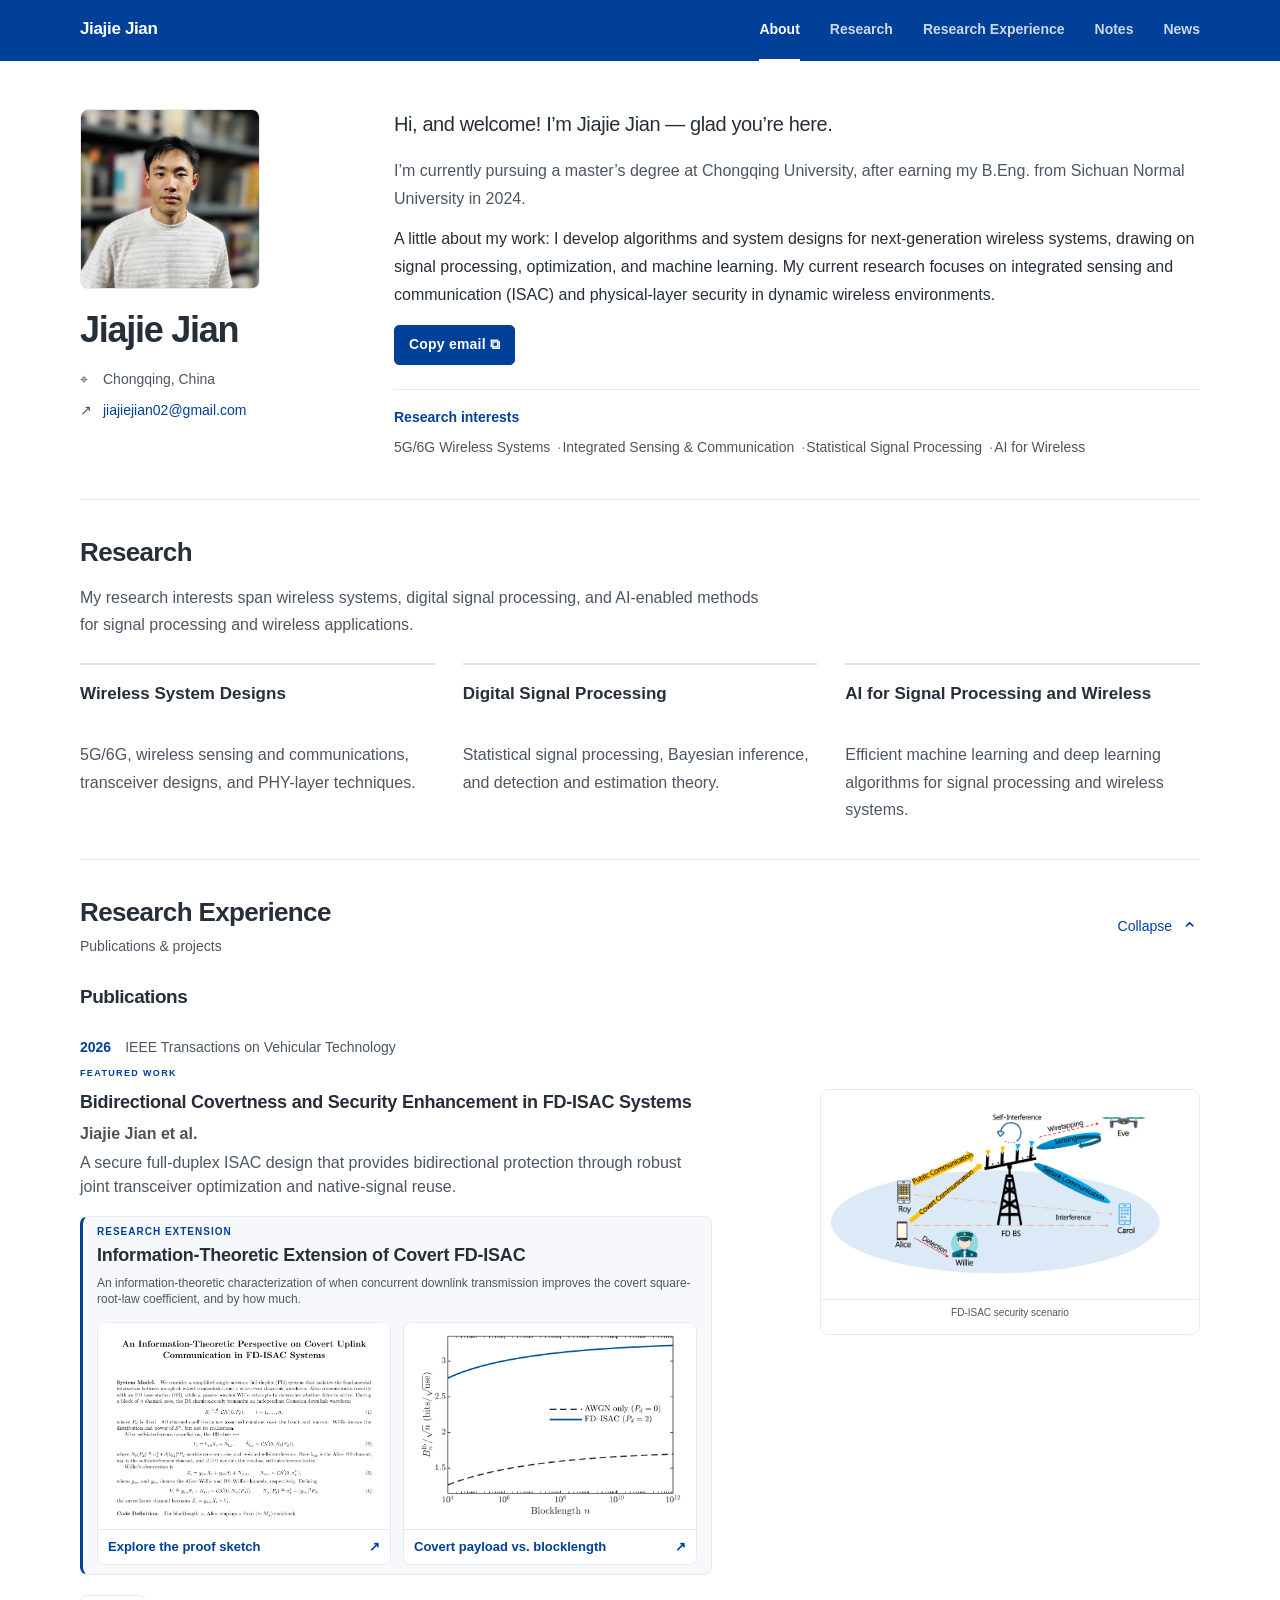
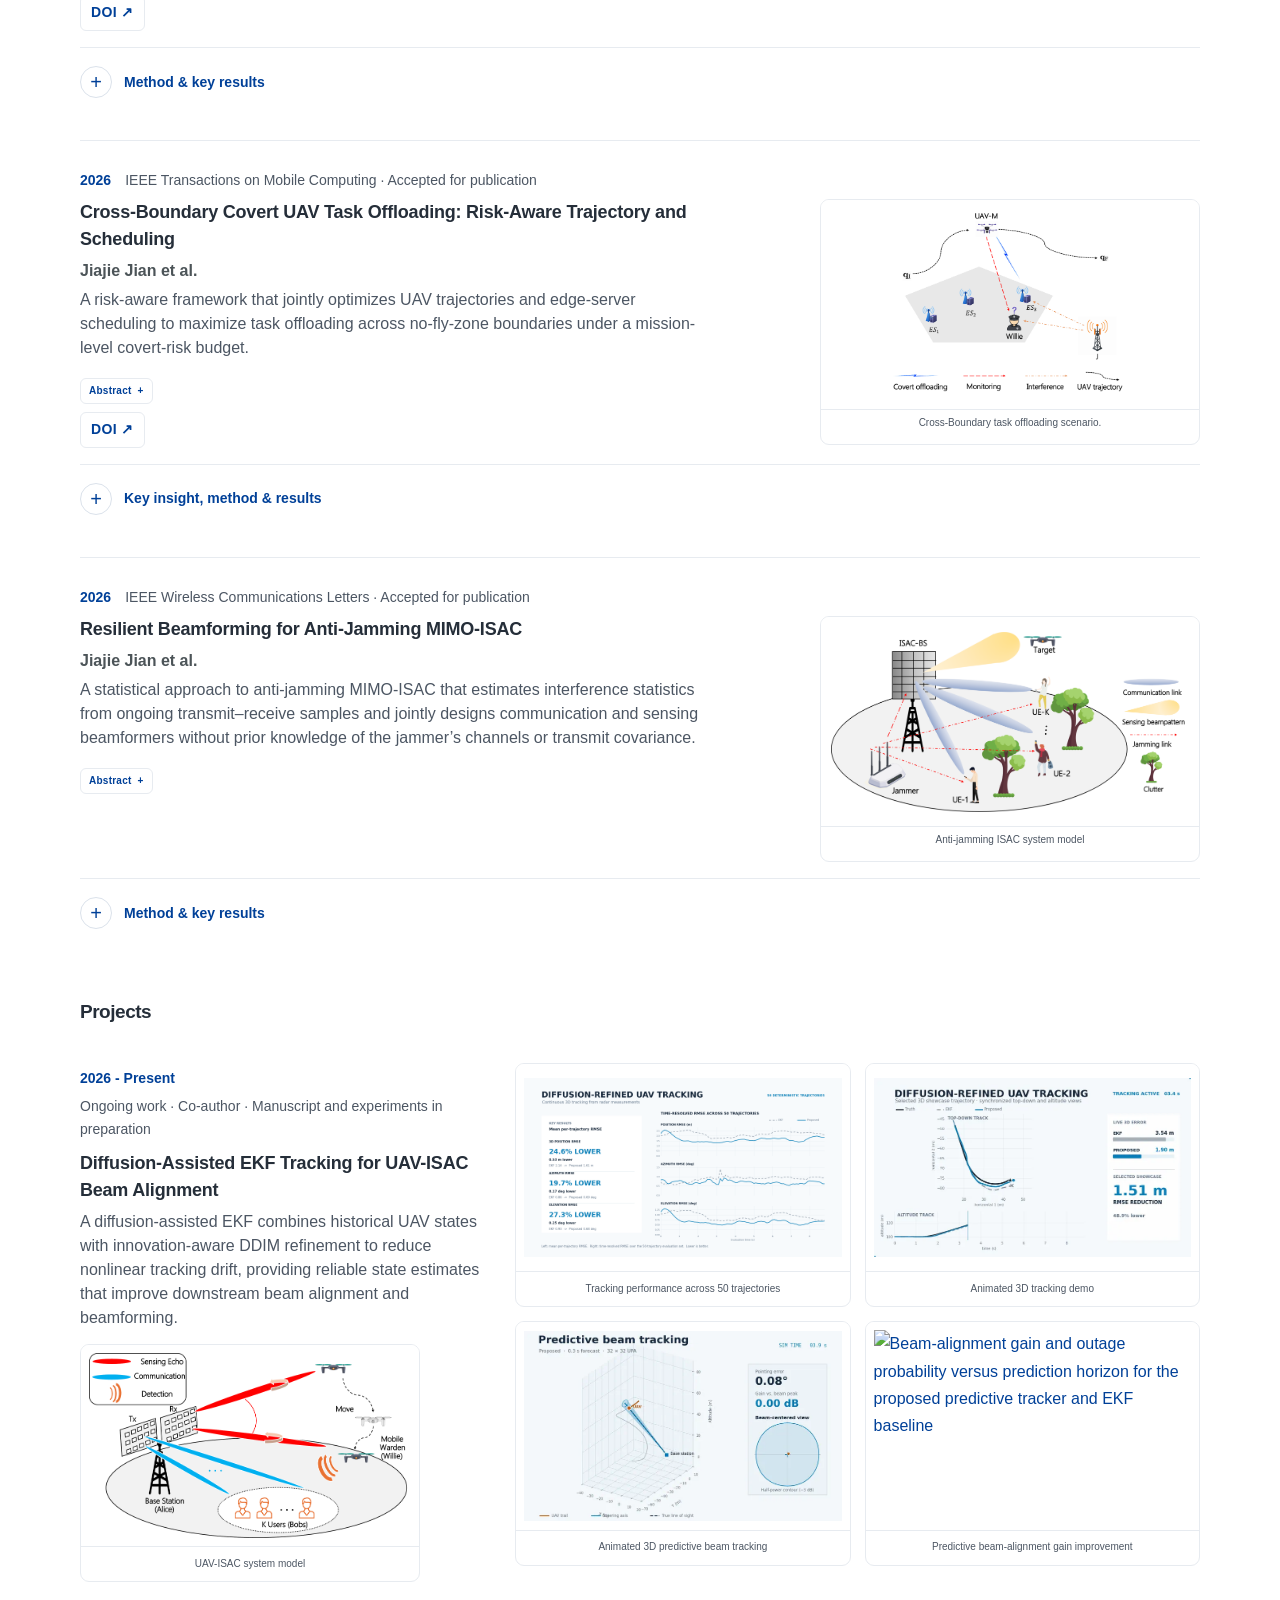
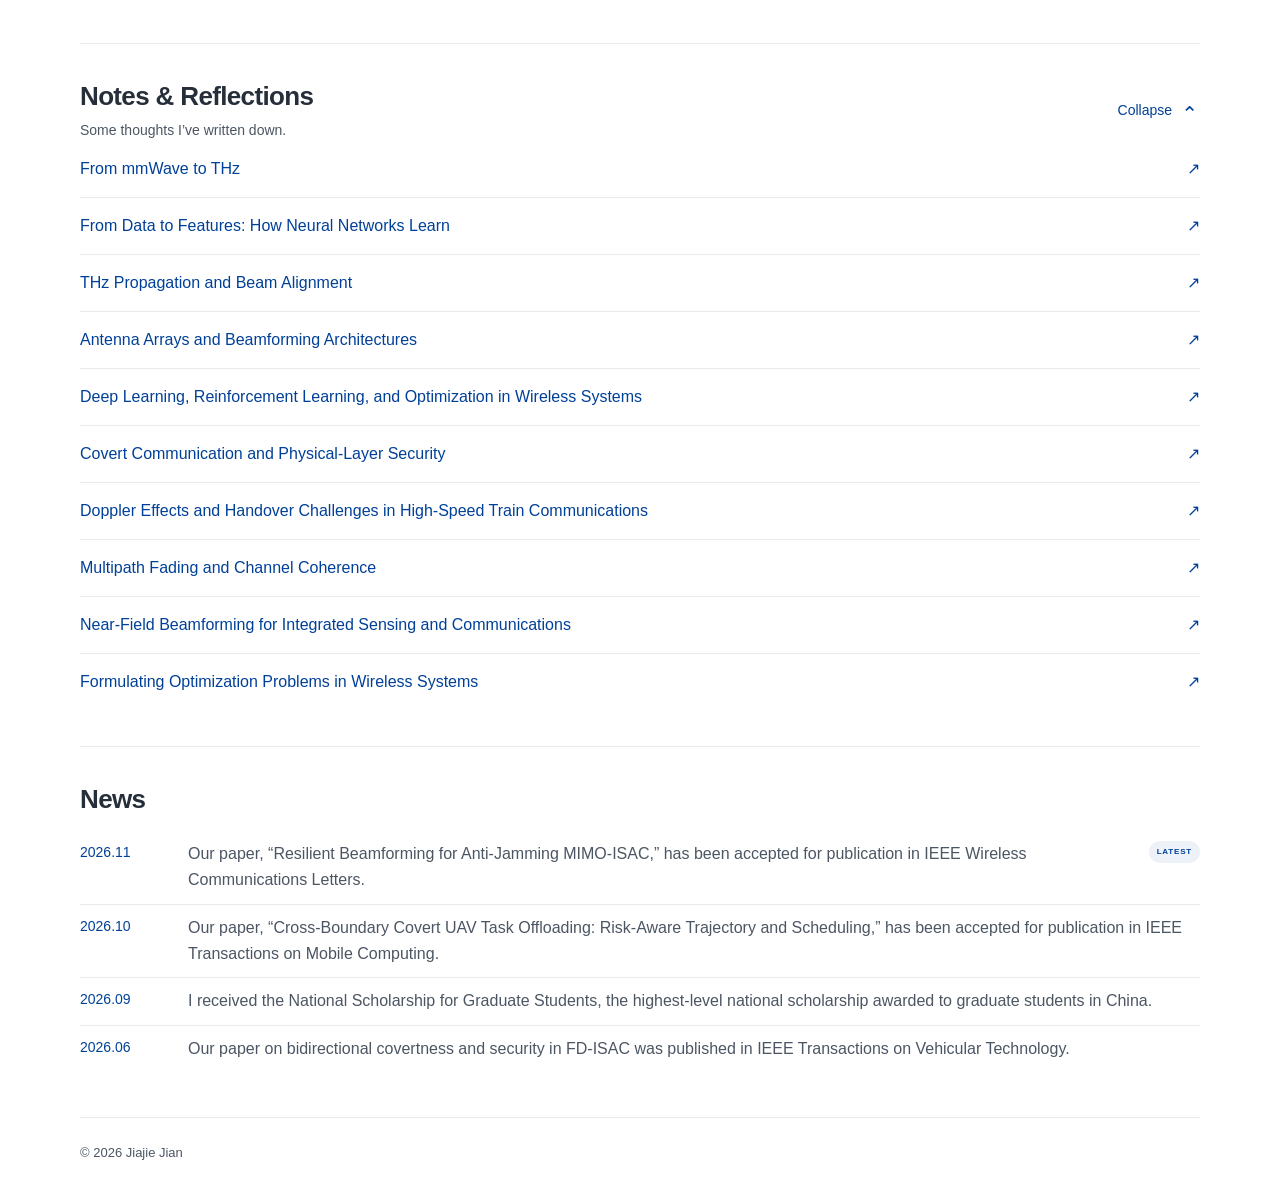
==== index.html @ 9125ae27 "Balance project galleries, enlarge WCL maps, and compact research insights" ====
<!doctype html>
<html lang="en">
  <head>
    <meta charset="UTF-8" />
    <meta name="viewport" content="width=device-width, initial-scale=1.0" />
    <meta
      name="description"
      content="Academic homepage of Jiajie Jian — wireless systems, signal processing, publications, and research."
    />
    <meta name="robots" content="noindex, nofollow, noarchive, nosnippet, noimageindex" />
    <meta name="theme-color" content="#004098" />
    <title>Jian (Jace)</title>
    <link rel="icon" href="assets/favicon.svg?v=6" type="image/svg+xml" />
    <link rel="stylesheet" href="styles.css?v=9" />
    <link rel="stylesheet" href="publication-gallery.css?v=4" />
    <link rel="stylesheet" href="editorial.css?v=66" />
    <link rel="stylesheet" href="homepage-sections.css?v=20261118-risk-insight" />
    <script src="site-data.js?v=20261122-pdf-first-page" defer></script>
    <link rel="stylesheet" href="academic-layout.css?v=20261124-media-balance" />
    <script src="script.js?v=20261121-layout" data-notes-src="blog-data.js?v=20261118-data-to-features-title" defer></script>
  </head>
  <body class="theme-editorial" data-page="home">
    <a class="skip-link" href="#main-content">Skip to content</a>

    <header class="mobile-header">
      <a class="mobile-brand" href="#top" aria-label="Go to the top">
        <span class="brand-mark" data-initials>JJ</span>
        <span data-short-name>Jiajie Jian</span>
      </a>
      <button
        class="menu-button"
        type="button"
        aria-expanded="false"
        aria-controls="mobile-navigation"
        aria-label="Open navigation"
      >
        <span></span><span></span><span></span>
      </button>
    </header>
    <nav class="mobile-nav" id="mobile-navigation" aria-label="Mobile navigation"></nav>

    <nav class="desktop-nav" aria-label="Main navigation">
      <a class="nav-home" href="#top" aria-label="Homepage" data-short-name>Jiajie Jian</a>
      <div class="nav-links" id="desktop-navigation"></div>
    </nav>

    <div class="page-shell">
      <div class="content-column">
        <main id="main-content">
          <div class="profile-intro" id="about" data-section="about">
            <aside class="sidebar" aria-label="Profile">
              <div class="sidebar-inner">
                <a class="brand" href="#top" aria-label="Go to the top">
                  <span class="brand-mark" data-initials>JJ</span>
                  <span class="brand-wordmark">Academic homepage</span>
                </a>

                <div class="profile">
                  <div class="portrait-frame">
                    <img
                      id="profile-photo"
                      src="assets/jiajie-jian-library-portrait-blurred.webp"
                      alt="Professional headshot of Jiajie Jian"
                      width="480"
                      height="640"
                      decoding="async"
                      fetchpriority="high"
                    />
                  </div>
                  <p class="eyebrow">Hello, I’m</p>
                  <h1 id="profile-name">Jiajie Jian</h1>
                </div>

                <div class="profile-meta" id="profile-meta"></div>
                <div class="profile-links" id="profile-links"></div>

              </div>
            </aside>
            <section class="hero section-block" aria-label="About">
              <p class="hero-greeting" id="hero-heading">Hi, and welcome! I’m Jiajie Jian — glad you’re here.</p>
              <div class="intro-copy" id="intro-copy">
                <p>I’m currently pursuing a master’s degree at Chongqing University, after earning my B.Eng. from Sichuan Normal University in 2024.</p>
                <p>A little about my work: I develop algorithms and system designs for next-generation wireless systems, drawing on signal processing, optimization, and machine learning. My current research focuses on integrated sensing and communication (ISAC) and physical-layer security in dynamic wireless environments.</p>
              </div>
              <div class="hero-actions" id="hero-actions"></div>
              <div class="research-strip" id="research-strip"></div>
            </section>
          </div>

          <div id="dynamic-sections"></div>
        </main>

        <footer>
          <p>© <span id="current-year"></span> <span data-short-name>Jiajie Jian</span></p>
        </footer>
      </div>
    </div>

    <noscript>
      <div class="noscript-message">Enable JavaScript to view the research, projects, and notes.</div>
    </noscript>
  </body>
</html>
---- styles.css ----
:root {
  --ink: #4b5055;
  --heading: #454b50;
  --muted: #6d7479;
  --link: #17559a;
  --line: #e5e7e9;
  --soft: #f5f6f7;
  --page-width: 1240px;
  --sidebar-width: 235px;
  --sans: "Trebuchet MS", "Segoe UI", Arial, sans-serif;
}

* {
  box-sizing: border-box;
}

html {
  scroll-behavior: smooth;
  scroll-padding-top: 76px;
}

body {
  margin: 0;
  color: var(--ink);
  background: #fff;
  font-family: var(--sans);
  font-size: 15px;
  line-height: 1.55;
  text-rendering: optimizeLegibility;
}

a {
  color: var(--link);
  text-decoration: none;
}

a:hover {
  text-decoration: underline;
}

a:focus-visible,
button:focus-visible {
  outline: 2px solid var(--link);
  outline-offset: 3px;
}

img {
  display: block;
  max-width: 100%;
}

h1,
h2,
h3,
p {
  margin-top: 0;
}

.skip-link {
  position: fixed;
  z-index: 1000;
  top: 8px;
  left: 8px;
  padding: 7px 12px;
  color: #fff;
  background: var(--link);
  transform: translateY(-160%);
}

.skip-link:focus {
  transform: none;
}

.desktop-nav {
  display: grid;
  grid-template-columns: var(--sidebar-width) 1fr;
  gap: 30px;
  align-items: center;
  width: min(calc(100% - 40px), var(--page-width));
  min-height: 61px;
  margin: 0 auto;
  border-bottom: 1px solid var(--line);
}

.nav-home {
  color: #596068;
  font-weight: 700;
}

.nav-links {
  display: flex;
  flex-wrap: wrap;
  gap: 32px;
  align-items: center;
}

.nav-link {
  position: relative;
  padding: 20px 0 18px;
  color: #596068;
}

.nav-link:hover {
  color: var(--link);
  text-decoration: none;
}

.nav-link.is-active {
  color: #596068;
}

.mobile-header,
.mobile-nav {
  display: none;
}

.page-shell {
  display: grid;
  grid-template-columns: var(--sidebar-width) minmax(0, 1fr);
  gap: 30px;
  width: min(calc(100% - 40px), var(--page-width));
  margin: 30px auto 0;
}

.sidebar {
  min-width: 0;
}

.sidebar-inner {
  position: sticky;
  top: 82px;
}

.sidebar .brand,
.profile .eyebrow,
.sidebar-note {
  display: none;
}

.portrait-frame {
  display: block;
  width: 174px;
  height: 174px;
  margin: 0 0 17px;
  overflow: hidden;
  border: 1px solid #d8dcdf;
  border-radius: 50%;
  background: var(--soft);
  box-shadow: 0 1px 2px rgb(0 0 0 / 8%);
}

.portrait-frame:hover {
  text-decoration: none;
}

.portrait-frame img {
  width: 100%;
  height: 100%;
  object-fit: cover;
}

.profile h1 {
  margin-bottom: 5px;
  color: var(--heading);
  font-size: 22px;
  font-weight: 700;
  line-height: 1.25;
}

.profile-role,
.profile-affiliation {
  max-width: 215px;
  margin-bottom: 3px;
  color: var(--ink);
  font-size: 14px;
  line-height: 1.55;
}

.profile-affiliation {
  color: var(--muted);
}

.profile-meta {
  display: grid;
  gap: 8px;
  margin-top: 19px;
  font-size: 14px;
}

.meta-item {
  display: grid;
  grid-template-columns: 18px minmax(0, 1fr);
  gap: 3px;
  align-items: start;
}

.meta-icon {
  color: #555c61;
  font-size: 14px;
}

.meta-item a {
  overflow-wrap: anywhere;
}

.profile-links {
  display: grid;
  gap: 7px;
  margin-top: 9px;
  font-size: 14px;
}

.profile-link::before {
  margin-right: 7px;
  color: #555c61;
  content: "▣";
}

.content-column {
  min-width: 0;
}

main {
  width: 100%;
}

.section-block {
  padding: 0 0 15px;
  scroll-margin-top: 76px;
}

.hero {
  padding: 0 0 8px;
}

.hero > .section-kicker,
.section-heading .section-kicker,
.section-index,
.hero-actions,
.research-strip {
  display: none;
}

.hero h2 {
  margin: 0 0 10px;
  color: var(--heading);
  font-size: 18px;
  font-weight: 600;
  line-height: 1.6;
}

.intro-copy {
  max-width: 920px;
  color: var(--ink);
  font-size: 15px;
}

.intro-copy p {
  margin-bottom: 7px;
}

.section-heading {
  display: block;
  margin: 9px 0 8px;
  padding-bottom: 7px;
  border-bottom: 1px solid var(--line);
}

.section-title {
  margin: 0;
  color: var(--heading);
  font-size: 22px;
  font-weight: 700;
  line-height: 1.3;
}

.section-intro {
  max-width: 920px;
  margin: 0 0 7px;
}

.timeline {
  display: block;
}

.timeline-item {
  position: relative;
  display: block;
  margin: 7px 0;
  padding-left: 29px;
}

.timeline-item::before,
.award-item::before,
.news-item::before {
  position: absolute;
  left: 11px;
  content: "•";
}

.timeline-date {
  display: inline;
  margin: 0;
  font-style: italic;
}

.timeline-date::after,
.award-year::after {
  content: ", ";
}

.timeline-body {
  display: inline;
}

.timeline-body h3 {
  display: inline;
  margin: 0;
  color: var(--ink);
  font-size: 15px;
  font-weight: 400;
}

.timeline-body h3::after,
.timeline-school::after {
  content: ", ";
}

.timeline-school,
.timeline-location {
  display: inline;
  margin: 0;
}

.timeline-school {
  font-weight: 700;
}

.detail-list {
  margin: 3px 0 4px 29px;
  padding-left: 15px;
  color: #5d6469;
  font-size: 14px;
}

.research-grid,
.simple-list {
  margin: 0;
  padding-left: 29px;
}

.research-card {
  margin: 6px 0;
  padding-left: 0;
}

.research-card strong {
  font-weight: 700;
}

.research-description {
  color: var(--ink);
}

.publication-list {
  display: grid;
}

.publication {
  display: grid;
  grid-template-columns: 112px minmax(0, 1fr);
  gap: 20px;
  padding: 18px 0;
  border-bottom: 1px solid var(--line);
}

.publication:first-child {
  padding-top: 13px;
}

.publication-meta {
  display: flex;
  flex-direction: column;
  gap: 3px;
}

.publication-year {
  color: var(--heading);
  font-size: 14px;
  font-weight: 700;
}

.publication-venue {
  color: var(--muted);
  font-size: 11px;
  font-weight: 700;
  line-height: 1.45;
  text-transform: uppercase;
}

.featured-label {
  display: none;
}

.publication h3 {
  margin: 0 0 7px;
  color: var(--heading);
  font-size: 16px;
  font-weight: 700;
  line-height: 1.42;
}

.publication-authors,
.publication-description {
  margin-bottom: 7px;
  color: var(--ink);
  font-size: 14px;
  line-height: 1.55;
}

.publication-description {
  color: var(--muted);
  font-style: italic;
}

.publication-extension {
  margin: 12px 0;
  padding: 9px 14px;
  border: 1px solid var(--line);
  border-left: 3px solid var(--palette-accent, #315a91);
  border-radius: 8px;
  background: rgba(70, 110, 170, 0.055);
}

.publication-extension .publication-extension-kicker {
  margin: 0 0 4px;
  color: var(--palette-accent, #315a91);
  font-size: 10px;
  line-height: 1.2;
  font-weight: 750;
  letter-spacing: 0.1em;
  text-transform: uppercase;
}

.publication-extension .publication-extension-title {
  margin: 0 0 4px;
  color: var(--palette-primary, #243852);
  font-size: 14px;
  font-weight: 700;
  line-height: 1.3;
}

.publication-extension .publication-extension-description {
  margin: 0 0 5px;
  color: var(--palette-secondary, #43536a);
  font-size: 12px;
  line-height: 1.4;
}

.publication-extension .publication-extension-link {
  display: inline-flex;
  align-items: center;
  min-height: 0;
  line-height: 1.4;
  padding: 0;
  border: 0;
  border-radius: 5px;
  color: var(--palette-accent, #315a91);
  font-size: 12px;
  font-weight: 700;
}

.publication-extension-link:hover,
.publication-extension-link:focus-visible {
  background: rgba(70, 110, 170, 0.1);
  text-decoration: underline;
}

.publication-supplementary {
  margin: 7px 0 1px;
  padding-left: 9px;
  border-left: 2px solid var(--line);
  color: var(--muted);
  font-size: 12px;
  line-height: 1.5;
}

.publication-supplementary-label {
  color: var(--heading);
  font-weight: 700;
}

.publication-supplementary-link {
  font-weight: 700;
  white-space: nowrap;
}

.publication-links {
  display: flex;
  flex-wrap: wrap;
  gap: 5px 12px;
  margin-top: 6px;
  font-size: 14px;
}

.publication-figures {
  display: grid;
  grid-template-columns: repeat(2, minmax(0, 1fr));
  gap: 10px;
  margin: 12px 0 10px;
}

.publication-figures-single {
  grid-template-columns: minmax(0, calc(50% - 5px));
  justify-content: center;
}

.publication-figure {
  min-width: 0;
  margin: 0;
  overflow: hidden;
  border: 1px solid #e0e4e7;
  border-radius: 8px;
  background: #fff;
}

.publication-figure a {
  display: flex;
  min-height: 154px;
  padding: 8px;
  align-items: center;
  justify-content: center;
  border-bottom: 1px solid #edf0f2;
  background: #fafbfc;
}

.publication-figure a:hover {
  background: #f6f8f9;
  text-decoration: none;
}

.publication-figure img {
  display: block;
  width: 100%;
  height: 148px;
  object-fit: contain;
}

.publication-figures-single .publication-figure a {
  min-height: 154px;
  padding: 8px;
}

.publication-figures-single .publication-figure img {
  height: 148px;
  max-height: none;
}

.publication-figure figcaption {
  padding: 7px 9px 8px;
  color: var(--muted);
  font-size: 11px;
  line-height: 1.35;
  text-align: center;
}

.project-list {
  display: grid;
}

.project {
  display: grid;
  grid-template-columns: 112px minmax(0, 1fr);
  gap: 20px;
  padding: 13px 0 18px;
  border-bottom: 1px solid var(--line);
}

.project-meta {
  display: flex;
  flex-direction: column;
  gap: 3px;
}

.project-period {
  color: var(--heading);
  font-size: 14px;
  font-weight: 700;
}

.project-status {
  color: var(--muted);
  font-size: 11px;
  font-weight: 700;
  line-height: 1.45;
  text-transform: uppercase;
}

.project h3 {
  margin: 0 0 7px;
  color: var(--heading);
  font-size: 16px;
  font-weight: 700;
  line-height: 1.42;
}

.project-description {
  margin-bottom: 7px;
  color: var(--muted);
  font-size: 14px;
  font-style: italic;
  line-height: 1.55;
}

.project-figures {
  display: grid;
  grid-template-columns: repeat(3, minmax(0, 1fr));
  gap: 10px;
  margin: 12px 0 0;
}

.project-figure {
  min-width: 0;
  margin: 0;
  overflow: hidden;
  border: 1px solid #e0e4e7;
  border-radius: 8px;
  background: #fff;
}

.project-figure a {
  display: flex;
  min-height: 126px;
  padding: 6px;
  align-items: center;
  justify-content: center;
  border-bottom: 1px solid #edf0f2;
  background: #fafbfc;
}

.project-figure a:hover {
  background: #f6f8f9;
  text-decoration: none;
}

.project-figure img {
  width: 100%;
  height: 120px;
  object-fit: contain;
}

.image-preview-trigger {
  cursor: zoom-in;
}

.image-hover-preview {
  position: fixed;
  z-index: 200;
  overflow: hidden;
  padding: 8px;
  pointer-events: none;
  border: 1px solid #d8dcdf;
  border-radius: 10px;
  background: #fff;
  box-shadow: 0 18px 48px rgb(31 38 45 / 20%), 0 3px 12px rgb(31 38 45 / 12%);
  opacity: 0;
  transform: scale(0.96);
  transform-origin: center;
  transition: opacity 0.16s ease, transform 0.2s ease;
}

.image-hover-preview.is-visible {
  opacity: 1;
  transform: scale(1);
}

.image-hover-preview img {
  width: 100%;
  height: 100%;
  border-radius: 5px;
  object-fit: contain;
}

.image-hover-preview.is-portrait,
.image-hover-preview.is-portrait img {
  border-radius: 50%;
}

.project-figure figcaption {
  padding: 7px 9px 8px;
  color: var(--muted);
  font-size: 11px;
  line-height: 1.35;
  text-align: center;
}

.section-note {
  margin: 7px 0 0;
  color: var(--muted);
  font-size: 13px;
  font-style: italic;
}

.award-list {
  display: block;
}

.award-item {
  position: relative;
  display: block;
  margin: 7px 0;
  padding-left: 29px;
}

.award-year,
.award-item > div,
.award-item h3,
.award-item p {
  display: inline;
  margin: 0;
  font-size: 15px;
}

.award-year {
  font-style: italic;
}

.award-item h3 {
  font-weight: 400;
}

.award-item h3::after {
  content: ", ";
}

.award-item p {
  font-weight: 700;
}

.news-list {
  display: block;
}

.news-item {
  position: relative;
  display: grid;
  grid-template-columns: 78px minmax(0, 1fr);
  gap: 12px;
  margin: 7px 0;
  padding-left: 29px;
}

.news-date {
  color: var(--ink);
  font-style: italic;
}

.news-item p {
  margin: 0;
}

.new-badge {
  display: none;
}

footer {
  display: flex;
  justify-content: center;
  gap: 5px;
  margin-top: 6px;
  padding: 17px 0 20px;
  border-top: 1px solid var(--line);
  color: var(--muted);
  font-size: 12px;
}

footer p {
  margin: 0;
}

footer p:last-child::before {
  content: "· ";
}

.noscript-message {
  position: fixed;
  z-index: 100;
  right: 16px;
  bottom: 16px;
  padding: 10px 14px;
  color: #fff;
  background: #7d2d20;
}

@media (max-width: 820px) {
  html {
    scroll-padding-top: 66px;
  }

  body.menu-open {
    overflow: hidden;
  }

  .desktop-nav {
    display: none;
  }

  .mobile-header {
    position: sticky;
    z-index: 50;
    top: 0;
    display: flex;
    align-items: center;
    justify-content: space-between;
    height: 57px;
    padding: 0 20px;
    border-bottom: 1px solid var(--line);
    background: rgb(255 255 255 / 96%);
    backdrop-filter: blur(10px);
  }

  .mobile-brand {
    display: inline-flex;
    align-items: center;
    gap: 9px;
    color: var(--heading);
    font-size: 13px;
    font-weight: 700;
  }

  .mobile-brand:hover {
    text-decoration: none;
  }

  .brand-mark {
    display: inline-grid;
    width: 30px;
    height: 30px;
    place-items: center;
    border: 1px solid #aeb4b8;
    border-radius: 50%;
    color: #596068;
    font-size: 10px;
  }

  .menu-button {
    display: grid;
    width: 38px;
    height: 38px;
    padding: 10px;
    border: 0;
    background: transparent;
    cursor: pointer;
  }

  .menu-button span {
    display: block;
    height: 2px;
    margin: auto 0;
    background: #697076;
    transition: transform 0.2s ease, opacity 0.2s ease;
  }

  .menu-button[aria-expanded="true"] span:nth-child(1) {
    transform: translateY(6px) rotate(45deg);
  }

  .menu-button[aria-expanded="true"] span:nth-child(2) {
    opacity: 0;
  }

  .menu-button[aria-expanded="true"] span:nth-child(3) {
    transform: translateY(-6px) rotate(-45deg);
  }

  .mobile-nav {
    position: fixed;
    z-index: 40;
    top: 57px;
    right: 0;
    bottom: 0;
    left: 0;
    display: flex;
    flex-direction: column;
    padding: 20px 26px;
    visibility: hidden;
    background: #fff;
    opacity: 0;
    transform: translateY(-5px);
    transition: opacity 0.2s ease, transform 0.2s ease, visibility 0.2s ease;
  }

  .mobile-nav.is-open {
    visibility: visible;
    opacity: 1;
    transform: none;
  }

  .mobile-nav .nav-link {
    padding: 12px 2px;
    border-bottom: 1px solid var(--line);
    color: var(--heading);
    font-size: 17px;
  }

  .mobile-nav .nav-link::after {
    display: none;
  }

  .page-shell {
    display: block;
    width: min(calc(100% - 36px), 720px);
    margin-top: 23px;
  }

  .sidebar-inner {
    position: static;
    padding-bottom: 24px;
    border-bottom: 1px solid var(--line);
  }

  .profile {
    display: grid;
    grid-template-columns: 126px minmax(0, 1fr);
    column-gap: 19px;
    align-items: start;
  }

  .portrait-frame {
    grid-row: 1 / 5;
    width: 126px;
    height: 126px;
    margin: 0;
  }

  .profile h1,
  .profile-role,
  .profile-affiliation {
    grid-column: 2;
  }

  .profile h1 {
    align-self: end;
    margin: 7px 0 4px;
    font-size: 21px;
  }

  .profile-role,
  .profile-affiliation {
    max-width: none;
  }

  .profile-meta {
    grid-template-columns: repeat(2, minmax(0, max-content));
    gap: 8px 22px;
    margin-top: 15px;
  }

  .profile-links {
    margin-top: 8px;
  }

  .content-column {
    margin-top: 22px;
  }

  .section-block {
    scroll-margin-top: 66px;
  }
}

@media (max-width: 520px) {
  body {
    font-size: 14px;
  }

  .page-shell {
    width: calc(100% - 30px);
  }

  .profile {
    grid-template-columns: 98px minmax(0, 1fr);
    column-gap: 15px;
  }

  .portrait-frame {
    width: 98px;
    height: 98px;
  }

  .profile h1 {
    margin-top: 0;
    font-size: 19px;
  }

  .profile-role,
  .profile-affiliation,
  .profile-meta,
  .profile-links {
    font-size: 13px;
  }

  .profile-meta {
    grid-template-columns: 1fr;
  }

  .hero h2,
  .intro-copy,
  .timeline-body h3,
  .award-year,
  .award-item h3,
  .award-item p {
    font-size: 14px;
  }

  .hero h2 {
    font-size: 16px;
  }

  .section-title {
    font-size: 20px;
  }

  .timeline-item,
  .research-grid,
  .simple-list,
  .award-item,
  .news-item {
    padding-left: 24px;
  }

  .timeline-item::before,
  .award-item::before,
  .news-item::before {
    left: 8px;
  }

  .detail-list {
    margin-left: 10px;
    font-size: 13px;
  }

  .publication {
    display: block;
    padding: 15px 0;
  }

  .publication-meta {
    display: flex;
    flex-direction: row;
    gap: 8px;
    align-items: baseline;
    margin-bottom: 5px;
  }

  .publication h3 {
    font-size: 15px;
  }

  .publication-authors,
  .publication-description,
  .publication-links,
  .project-description {
    font-size: 13px;
  }

  .publication-supplementary {
    font-size: 12px;
  }

  .project {
    display: block;
    padding: 15px 0;
  }

  .project-meta {
    display: flex;
    flex-direction: row;
    gap: 8px;
    align-items: baseline;
    margin-bottom: 5px;
  }

  .project h3 {
    font-size: 15px;
  }

  .project-figures {
    grid-template-columns: minmax(0, 1fr);
  }

  .project-figure a {
    min-height: 0;
  }

  .project-figure img {
    height: auto;
    max-height: 270px;
  }

  .news-item {
    grid-template-columns: 65px minmax(0, 1fr);
    gap: 8px;
  }

  footer {
    display: block;
    text-align: center;
  }

  footer p:last-child::before {
    content: "";
  }
}

@media (prefers-reduced-motion: reduce) {
  *,
  *::before,
  *::after {
    scroll-behavior: auto !important;
    transition-duration: 0.01ms !important;
  }
}
---- publication-gallery.css ----
@media (max-width: 560px) {
  .publication-figures,
  .project-figures {
    grid-template-columns: minmax(0, 1fr);
  }

  .publication-figure a,
  .project-figure a {
    min-height: 0;
  }

  .publication-figure img,
  .project-figure img {
    height: auto;
    max-height: 270px;
  }
}

/* Equal-width, equal-height panels with Tx and Rx stacked on the right. */
.theme-editorial .content-column .publication-figures:has(a[href*="wcl-transmit-receive-beampatterns.png"]) {
  grid-template-columns: repeat(2, minmax(0, 1fr));
  align-items: stretch;
}
.theme-editorial .content-column .publication-figures:has(a[href*="wcl-transmit-receive-beampatterns.png"]) .publication-figure {
  display: flex;
  flex-direction: column;
}
.theme-editorial .content-column .publication-figures:has(a[href*="wcl-transmit-receive-beampatterns.png"]) .publication-figure a {
  height: auto;
  min-height: 0;
  padding: 0;
  aspect-ratio: 1.9;
}
.theme-editorial .content-column .publication-figures:has(a[href*="wcl-transmit-receive-beampatterns.png"]) .publication-figure a[href*="wcl-transmit-receive-beampatterns.png"] {
  aspect-ratio: 1.9;
}
.theme-editorial .content-column .publication-figures:has(a[href*="wcl-transmit-receive-beampatterns.png"]) .publication-figure img {
  width: 100%;
  height: 100%;
  max-height: none;
  object-fit: contain;
}
.theme-editorial .content-column .publication-figures:has(a[href*="wcl-transmit-receive-beampatterns.png"]) figcaption {
  flex: 1;
}
---- editorial.css ----
/*
 * Fresh academic theme.
 * Keeps the editorial information hierarchy while restoring the light,
 * approachable character of the original homepage.
 */

:root {
  --palette-bg: #fdfdfc;
  --palette-surface: #ffffff;
  --palette-primary: #3f4549;
  --palette-secondary: #596267;
  --palette-accent: #224b8d;
  --palette-highlight: #224b8d;
  --palette-bg-rgb: 253 253 252;
  --palette-surface-rgb: 255 255 255;
  --palette-primary-rgb: 63 69 73;
  --palette-secondary-rgb: 89 98 103;
  --palette-accent-rgb: 34 75 141;
  --palette-highlight-rgb: 34 75 141;
  --paper: var(--palette-bg);
  --paper-deep: #f2f3f3;
  --surface: var(--palette-surface);
  --surface-muted: #f7f8f8;
  --ink: var(--palette-primary);
  --heading: var(--palette-primary);
  --muted: var(--palette-secondary);
  --link: var(--palette-accent);
  --accent: var(--palette-accent);
  --accent-dark: var(--palette-accent);
  --accent-soft: rgb(var(--palette-accent-rgb) / 12%);
  --line: #eef0f1;
  --line-strong: #dfe2e3;
  --page-width: 1280px;
  --sidebar-width: 190px;
  --sans: "Segoe UI", "Trebuchet MS", Arial, sans-serif;
  --display: var(--sans);
  --shadow-soft: 0 14px 36px rgb(var(--palette-primary-rgb) / 7%);
}

body.theme-editorial {
  min-height: 100vh;
  color: var(--ink);
  background:
    radial-gradient(circle at 8% 2%, rgb(var(--palette-surface-rgb) / 94%), transparent 31rem),
    linear-gradient(180deg, var(--palette-surface) 0, var(--paper) 28rem, #f3f1eb 100%);
  font-size: 15px;
  line-height: 1.68;
}

body.theme-editorial::before {
  position: fixed;
  z-index: 90;
  top: 0;
  right: 0;
  left: 0;
  height: 2px;
  background: linear-gradient(90deg, var(--palette-highlight), var(--accent) 48%, transparent 82%);
  content: "";
}

.theme-editorial a {
  text-underline-offset: 3px;
  text-decoration-thickness: 1px;
}

.theme-editorial a:hover {
  color: var(--accent-dark);
}

.theme-editorial .desktop-nav {
  position: sticky;
  z-index: 50;
  top: 0;
  grid-template-columns: var(--sidebar-width) minmax(0, 1fr);
  gap: 38px;
  min-height: 72px;
  border-bottom-color: rgb(189 181 170 / 72%);
  background: rgb(247 244 238 / 90%);
  box-shadow: 0 -18px 0 18px rgb(247 244 238 / 90%);
  backdrop-filter: blur(18px);
}

.theme-editorial .nav-home {
  color: var(--heading);
  font-family: var(--display);
  font-size: 16px;
  letter-spacing: 0.01em;
}

.theme-editorial .nav-links {
  gap: clamp(18px, 2.4vw, 34px);
}

.theme-editorial .nav-link {
  padding: 25px 0 20px;
  color: #58666f;
  font-size: 11px;
  font-weight: 700;
  letter-spacing: 0.09em;
  text-transform: uppercase;
}

.theme-editorial .nav-link::after {
  position: absolute;
  right: 0;
  bottom: -1px;
  left: 0;
  height: 2px;
  background: var(--accent);
  content: "";
  opacity: 0;
  transform: scaleX(0.45);
  transition: opacity 0.2s ease, transform 0.25s ease;
}

.theme-editorial .nav-link:hover,
.theme-editorial .nav-link.is-active {
  color: var(--heading);
  text-decoration: none;
}

.theme-editorial .nav-link:hover::after,
.theme-editorial .nav-link.is-active::after {
  opacity: 1;
  transform: scaleX(1);
}

.theme-editorial .page-shell {
  grid-template-columns: var(--sidebar-width) minmax(0, 1fr);
  gap: 38px;
  margin-top: 42px;
}

.theme-editorial .sidebar-inner {
  position: static;
  overflow: hidden;
  padding: 22px;
  border: 1px solid var(--line);
  border-radius: 3px;
  background: rgb(255 254 250 / 82%);
  box-shadow: var(--shadow-soft);
  backdrop-filter: blur(8px);
}

.theme-editorial .sidebar-inner::before {
  position: absolute;
  top: 0;
  right: 0;
  left: 0;
  height: 4px;
  background: linear-gradient(90deg, var(--heading) 0 70%, var(--accent) 70%);
  content: "";
}

.theme-editorial .portrait-frame {
  width: calc(100% - 10px);
  height: auto;
  aspect-ratio: 1;
  margin: 2px auto 22px;
  border-color: #c9c0b5;
  border-radius: 50%;
  background: var(--paper-deep);
  box-shadow: none;
}

.theme-editorial .portrait-frame img {
  object-position: center 50%;
  filter: saturate(0.92) contrast(1.02);
  transition: filter 0.35s ease, transform 0.45s ease;
}

.theme-editorial .portrait-frame:hover img {
  filter: saturate(1) contrast(1.02);
  transform: scale(1.018);
}

.theme-editorial .profile h1 {
  margin-bottom: 8px;
  color: var(--heading);
  font-family: var(--display);
  font-size: 28px;
  font-weight: 600;
  letter-spacing: -0.025em;
  line-height: 1.12;
}

.theme-editorial .profile-role {
  margin-bottom: 6px;
  color: #59676e;
  font-size: 13px;
  line-height: 1.55;
}

.theme-editorial .profile-affiliation {
  color: var(--accent-dark);
  font-size: 12px;
  font-weight: 700;
  letter-spacing: 0.035em;
  text-transform: uppercase;
}

.theme-editorial .profile-meta {
  gap: 9px;
  margin-top: 19px;
  padding-top: 17px;
  border-top: 1px solid var(--line);
  font-size: 12px;
}

.theme-editorial .meta-item {
  grid-template-columns: 17px minmax(0, 1fr);
  gap: 6px;
}

.theme-editorial .meta-icon {
  color: var(--accent);
}

.theme-editorial .profile-links {
  margin-top: 16px;
  font-size: 12px;
}

.theme-editorial .profile-link {
  display: flex;
  align-items: center;
  justify-content: space-between;
  padding: 9px 11px;
  border: 1px solid var(--line);
  color: var(--heading);
  font-weight: 700;
  letter-spacing: 0.02em;
  transition: border-color 0.2s ease, background 0.2s ease, transform 0.2s ease;
}

.theme-editorial .profile-link::before {
  display: none;
}

.theme-editorial .profile-link::after {
  color: var(--accent);
  content: "↗";
}

.theme-editorial .profile-link:hover {
  border-color: var(--accent);
  background: var(--surface-muted);
  text-decoration: none;
  transform: translateY(-1px);
}

.theme-editorial .sidebar-note {
  display: block;
  margin: 17px 0 0;
  padding-top: 15px;
  border-top: 1px solid var(--line);
  color: var(--muted);
  font-family: var(--display);
  font-size: 12px;
  font-style: italic;
  line-height: 1.55;
}

.theme-editorial .content-column {
  padding-bottom: 8px;
}

.theme-editorial .section-block {
  padding-bottom: 58px;
  scroll-margin-top: 14px;
}

.theme-editorial .hero {
  position: relative;
  overflow: hidden;
  margin-bottom: 56px;
  padding: clamp(32px, 4.5vw, 58px);
  border: 1px solid var(--line);
  background:
    linear-gradient(135deg, rgb(255 255 255 / 78%), transparent 55%),
    var(--surface);
  box-shadow: var(--shadow-soft);
  animation: editorial-rise 0.55s ease-out both;
}

.theme-editorial .hero::before {
  position: absolute;
  top: 0;
  bottom: 0;
  left: 0;
  width: 5px;
  background: var(--accent);
  content: "";
}

.theme-editorial .hero::after {
  position: absolute;
  top: -78px;
  right: -65px;
  width: 210px;
  height: 210px;
  border: 1px solid rgb(164 95 60 / 18%);
  border-radius: 50%;
  content: "";
}

.theme-editorial .hero > .section-kicker,
.theme-editorial .section-heading .section-kicker {
  display: block;
}

.theme-editorial .hero > .section-kicker {
  margin-bottom: 15px;
  color: var(--accent-dark);
  font-size: 10px;
  font-weight: 700;
  letter-spacing: 0.18em;
  text-transform: uppercase;
}

.theme-editorial .hero h2 {
  position: relative;
  z-index: 1;
  max-width: 790px;
  margin: 0 0 22px;
  color: var(--heading);
  font-family: var(--display);
  font-size: clamp(31px, 3.45vw, 46px);
  font-weight: 500;
  letter-spacing: -0.032em;
  line-height: 1.17;
}

.theme-editorial .intro-copy {
  position: relative;
  z-index: 1;
  max-width: 820px;
  color: #43515a;
  font-size: 15px;
  line-height: 1.72;
}

.theme-editorial .intro-copy p {
  margin-bottom: 10px;
}

.theme-editorial .intro-copy p:last-child {
  margin-bottom: 0;
  color: var(--heading);
  font-weight: 700;
}

.theme-editorial .hero-actions {
  position: relative;
  z-index: 1;
  display: flex;
  flex-wrap: wrap;
  gap: 10px;
  margin-top: 25px;
}

.theme-editorial .button {
  appearance: none;
  display: inline-flex;
  min-height: 40px;
  padding: 10px 15px;
  align-items: center;
  justify-content: center;
  border: 1px solid var(--heading);
  color: var(--heading);
  background: transparent;
  cursor: pointer;
  font-family: var(--sans);
  font-size: 11px;
  font-weight: 700;
  letter-spacing: 0.075em;
  text-transform: uppercase;
  transition: color 0.2s ease, background 0.2s ease, transform 0.2s ease;
}

.theme-editorial .button-primary {
  color: #fff;
  background: var(--heading);
}

.theme-editorial .button.is-copied {
  border-color: #4f725f;
  color: #fff;
  background: #4f725f;
}

.theme-editorial .button:disabled {
  cursor: default;
}

.theme-editorial .button:hover {
  color: #fff;
  background: var(--accent-dark);
  text-decoration: none;
  transform: translateY(-2px);
}

.theme-editorial .research-strip {
  position: relative;
  z-index: 1;
  display: grid;
  grid-template-columns: 120px minmax(0, 1fr);
  gap: 18px;
  margin-top: 29px;
  padding-top: 20px;
  border-top: 1px solid var(--line);
}

.theme-editorial .strip-label {
  margin: 0;
  color: var(--accent-dark);
  font-size: 10px;
  font-weight: 700;
  letter-spacing: 0.11em;
  text-transform: uppercase;
}

.theme-editorial .interest-tags {
  display: flex;
  flex-wrap: wrap;
  gap: 4px 18px;
}

.theme-editorial .interest-tag {
  position: relative;
  color: #47555e;
  font-family: var(--display);
  font-size: 12px;
}

.theme-editorial .interest-tag:not(:last-child)::after {
  position: absolute;
  right: -11px;
  color: var(--accent);
  content: "·";
}

.theme-editorial .section-heading {
  display: grid;
  grid-template-columns: minmax(0, 1fr) auto;
  gap: 24px;
  align-items: end;
  margin: 0 0 24px;
  padding: 0 0 13px;
  border-bottom: 1px solid var(--line-strong);
}

.theme-editorial .section-heading > div {
  display: flex;
  gap: 16px;
  align-items: baseline;
}

.theme-editorial .section-heading .section-kicker {
  min-width: 82px;
  margin: 0;
  color: var(--accent-dark);
  font-size: 9px;
  font-weight: 700;
  letter-spacing: 0.17em;
  text-transform: uppercase;
}

.theme-editorial .section-title {
  margin: 0;
  color: var(--heading);
  font-family: var(--display);
  font-size: 31px;
  font-weight: 500;
  letter-spacing: -0.025em;
  line-height: 1.15;
}

.theme-editorial .section-index {
  display: inline-block;
  padding-bottom: 3px;
  color: var(--accent);
  font-size: 10px;
  font-weight: 700;
  letter-spacing: 0.12em;
}

.theme-editorial .section-intro {
  max-width: 780px;
  margin: -4px 0 22px 98px;
  color: var(--muted);
  font-family: var(--display);
  font-size: 14px;
  font-style: italic;
  line-height: 1.62;
}

.theme-editorial .timeline {
  border-top: 1px solid var(--line);
}

.theme-editorial .timeline-item {
  display: grid;
  grid-template-columns: 190px minmax(0, 1fr);
  gap: 28px;
  margin: 0;
  padding: 23px 0;
  border-bottom: 1px solid var(--line);
}

.theme-editorial .timeline-item::before,
.theme-editorial .award-item::before,
.theme-editorial .news-item::before {
  display: none;
}

.theme-editorial .timeline-date {
  display: block;
  margin: 2px 0 0;
  color: var(--accent-dark);
  font-size: 10px;
  font-style: normal;
  font-weight: 700;
  letter-spacing: 0.075em;
  line-height: 1.55;
  text-transform: uppercase;
}

.theme-editorial .timeline-date::after,
.theme-editorial .timeline-body h3::after,
.theme-editorial .timeline-school::after,
.theme-editorial .award-year::after,
.theme-editorial .award-item h3::after {
  content: none;
}

.theme-editorial .timeline-body {
  display: block;
}

.theme-editorial .timeline-body h3 {
  display: block;
  margin: 0 0 6px;
  color: var(--heading);
  font-family: var(--display);
  font-size: 18px;
  font-weight: 600;
  line-height: 1.35;
}

.theme-editorial .timeline-school,
.theme-editorial .timeline-location {
  display: inline;
  color: #64727a;
  font-size: 13px;
}

.theme-editorial .timeline-school::after {
  content: " · ";
}

.theme-editorial .detail-list {
  margin: 10px 0 0;
  padding-left: 18px;
  color: var(--muted);
  font-size: 12px;
}

.theme-editorial .research-grid {
  display: grid;
  grid-template-columns: repeat(3, minmax(0, 1fr));
  gap: 14px;
  margin: 0;
  padding: 0;
  list-style: none;
}

.theme-editorial .research-card {
  min-width: 0;
  min-height: 190px;
  margin: 0;
  padding: 21px 20px 19px;
  border: 1px solid var(--line);
  border-top: 3px solid var(--heading);
  background: rgb(255 254 250 / 70%);
  transition: border-color 0.25s ease, box-shadow 0.25s ease, transform 0.25s ease;
}

.theme-editorial .research-card:hover {
  border-color: #c1b6aa;
  box-shadow: 0 12px 34px rgb(48 40 31 / 7%);
  transform: translateY(-3px);
}

.theme-editorial .research-number {
  display: block;
  margin-bottom: 28px;
  color: var(--accent);
  font-family: var(--display);
  font-size: 12px;
  font-style: italic;
}

.theme-editorial .research-card strong {
  display: block;
  margin-bottom: 9px;
  color: var(--heading);
  font-family: var(--display);
  font-size: 17px;
  font-weight: 600;
  line-height: 1.3;
}

.theme-editorial .research-description {
  color: var(--muted);
  font-size: 12px;
  line-height: 1.62;
}

.theme-editorial .publication-list,
.theme-editorial .project-list {
  border-top: 1px solid var(--line);
}

.theme-editorial .publication,
.theme-editorial .project {
  grid-template-columns: 104px minmax(0, 1fr);
  gap: 30px;
  padding: 29px 0 31px;
  border-bottom-color: var(--line);
}

.theme-editorial .publication:first-child {
  padding-top: 29px;
}

.theme-editorial .publication-meta,
.theme-editorial .project-meta {
  gap: 5px;
  padding-top: 4px;
}

.theme-editorial .publication-year,
.theme-editorial .project-period {
  color: var(--accent-dark);
  font-family: var(--display);
  font-size: 19px;
  font-weight: 500;
}

.theme-editorial .publication-venue,
.theme-editorial .project-status {
  color: var(--muted);
  font-size: 9px;
  letter-spacing: 0.08em;
}

.theme-editorial .featured-label {
  display: block;
  margin: 0 0 7px;
  color: var(--accent);
  font-size: 9px;
  font-weight: 700;
  letter-spacing: 0.15em;
  text-transform: uppercase;
}

.theme-editorial .publication h3,
.theme-editorial .project h3 {
  margin-bottom: 10px;
  color: var(--heading);
  font-family: var(--display);
  font-size: 21px;
  font-weight: 600;
  letter-spacing: -0.012em;
  line-height: 1.34;
}

.theme-editorial .publication-authors,
.theme-editorial .publication-description,
.theme-editorial .project-description {
  margin-bottom: 8px;
  font-size: 12px;
  line-height: 1.65;
}

.theme-editorial .publication-description,
.theme-editorial .project-description {
  color: var(--muted);
  font-family: var(--display);
  font-style: italic;
}

.theme-editorial .publication-supplementary {
  margin: 7px 0 1px;
  padding-left: 9px;
  border-left-color: rgb(var(--palette-accent-rgb) / 28%);
  color: var(--muted);
  font-size: 11px;
  line-height: 1.55;
}

.theme-editorial .publication-supplementary-label {
  color: var(--palette-secondary);
  font-weight: 650;
}

.theme-editorial .publication-supplementary-link {
  color: var(--palette-accent);
  font-weight: 650;
}

.theme-editorial .publication-links {
  gap: 7px 9px;
  margin-top: 12px;
  font-size: 10px;
}

.theme-editorial .publication-links a {
  padding: 5px 8px;
  border: 1px solid var(--line);
  color: var(--heading);
  font-weight: 700;
  letter-spacing: 0.06em;
  text-transform: uppercase;
  transition: border-color 0.2s ease, background 0.2s ease;
}

.theme-editorial .publication-links a:hover {
  border-color: var(--accent);
  background: var(--surface);
  text-decoration: none;
}

.theme-editorial .publication-figures,
.theme-editorial .project-figures {
  gap: 12px;
  margin: 17px 0 12px;
}

.theme-editorial .publication-figure,
.theme-editorial .project-figure {
  border-color: var(--line);
  border-radius: 2px;
  background: var(--surface);
  box-shadow: 0 6px 22px rgb(48 40 31 / 5%);
}

.theme-editorial .publication-figure a,
.theme-editorial .project-figure a {
  border-bottom-color: var(--line);
  background:
    linear-gradient(135deg, rgb(255 255 255 / 70%), transparent),
    var(--surface-muted);
  transition: background 0.2s ease;
}

.theme-editorial .publication-figure a:hover,
.theme-editorial .project-figure a:hover {
  background: var(--surface);
}

.theme-editorial .publication-figure figcaption,
.theme-editorial .project-figure figcaption {
  padding: 9px 10px 10px;
  color: var(--muted);
  font-family: var(--display);
  font-size: 10px;
  font-style: italic;
}

.theme-editorial .image-hover-preview {
  border-color: var(--line-strong);
  border-radius: 3px;
  background: var(--surface);
  box-shadow: 0 26px 70px rgb(29 40 48 / 22%), 0 5px 18px rgb(29 40 48 / 12%);
}

.theme-editorial .image-hover-preview img,
.theme-editorial .image-hover-preview.is-portrait,
.theme-editorial .image-hover-preview.is-portrait img {
  border-radius: 1px;
}

.theme-editorial .award-list {
  display: grid;
  grid-template-columns: repeat(2, minmax(0, 1fr));
  gap: 14px;
}

.theme-editorial .award-item {
  display: block;
  margin: 0;
  padding: 22px;
  border: 1px solid var(--line);
  background: rgb(255 254 250 / 62%);
}

.theme-editorial .award-year,
.theme-editorial .award-item > div,
.theme-editorial .award-item h3,
.theme-editorial .award-item p {
  display: block;
}

.theme-editorial .award-year {
  margin: 0 0 23px;
  color: var(--accent);
  font-family: var(--display);
  font-size: 13px;
  font-style: italic;
}

.theme-editorial .award-item h3 {
  margin: 0 0 6px;
  color: var(--heading);
  font-family: var(--display);
  font-size: 17px;
  font-weight: 600;
  line-height: 1.35;
}

.theme-editorial .award-item p {
  color: var(--muted);
  font-size: 11px;
  font-weight: 400;
}

.theme-editorial .news-list {
  border-top: 1px solid var(--line);
}

.theme-editorial .news-item {
  grid-template-columns: 92px minmax(0, 1fr) auto;
  gap: 22px;
  margin: 0;
  padding: 21px 0;
  border-bottom: 1px solid var(--line);
}

.theme-editorial .news-date {
  color: var(--accent-dark);
  font-size: 10px;
  font-style: normal;
  font-weight: 700;
  letter-spacing: 0.08em;
}

.theme-editorial .news-item p {
  color: #606e75;
  font-family: var(--display);
  font-size: 13px;
  line-height: 1.55;
}

.theme-editorial .new-badge {
  display: inline-flex;
  height: 22px;
  padding: 0 8px;
  align-items: center;
  border: 1px solid var(--accent-soft);
  color: var(--accent-dark);
  font-size: 8px;
  font-weight: 700;
  letter-spacing: 0.1em;
  text-transform: uppercase;
}

.theme-editorial footer {
  justify-content: space-between;
  margin-top: 8px;
  padding: 23px 0 30px;
  border-top-color: var(--line-strong);
  color: var(--muted);
  font-size: 10px;
  letter-spacing: 0.025em;
}

.theme-editorial footer p:last-child::before {
  content: "";
}

@keyframes editorial-rise {
  from {
    opacity: 0;
    transform: translateY(10px);
  }

  to {
    opacity: 1;
    transform: none;
  }
}

@media (max-width: 1080px) {
  :root {
    --sidebar-width: 176px;
  }

  .theme-editorial .desktop-nav,
  .theme-editorial .page-shell {
    gap: 30px;
  }

  .theme-editorial .sidebar-inner {
    padding: 18px;
  }

  .theme-editorial .research-card {
    min-height: 210px;
  }
}

@media (max-width: 820px) {
  body.theme-editorial {
    background: var(--paper);
  }

  body.theme-editorial::before {
    z-index: 60;
  }

  .theme-editorial .mobile-header {
    height: 64px;
    padding: 0 18px;
    border-bottom-color: var(--line);
    background: rgb(247 244 238 / 94%);
    backdrop-filter: blur(16px);
  }

  .theme-editorial .mobile-brand {
    color: var(--heading);
    font-family: var(--display);
    font-size: 14px;
  }

  .theme-editorial .brand-mark {
    border-color: var(--accent);
    border-radius: 2px;
    color: var(--accent-dark);
    font-family: var(--sans);
    letter-spacing: 0.06em;
  }

  .theme-editorial .menu-button span {
    background: var(--heading);
  }

  .theme-editorial .mobile-nav {
    top: 64px;
    padding: 18px 22px;
    background: var(--surface);
  }

  .theme-editorial .mobile-nav .nav-link {
    padding: 13px 2px;
    border-bottom-color: var(--line);
    color: var(--heading);
    font-family: var(--display);
    font-size: 18px;
    text-transform: none;
  }

  .theme-editorial .page-shell {
    width: min(calc(100% - 34px), 720px);
    margin-top: 25px;
  }

  .theme-editorial .sidebar-inner {
    overflow: visible;
    padding: 19px;
    border-color: var(--line);
    background: rgb(255 254 250 / 72%);
  }

  .theme-editorial .profile {
    grid-template-columns: 120px minmax(0, 1fr);
    column-gap: 20px;
  }

  .theme-editorial .portrait-frame {
    width: 120px;
    height: 120px;
    aspect-ratio: 1;
  }

  .theme-editorial .profile h1 {
    font-size: 25px;
  }

  .theme-editorial .profile-role,
  .theme-editorial .profile-affiliation {
    font-size: 12px;
  }

  .theme-editorial .profile-meta {
    grid-template-columns: repeat(2, minmax(0, max-content));
    margin-top: 17px;
  }

  .theme-editorial .sidebar-note {
    display: none;
  }

  .theme-editorial .content-column {
    margin-top: 28px;
  }

  .theme-editorial .hero {
    margin-bottom: 47px;
    padding: 34px;
  }

  .theme-editorial .section-block {
    padding-bottom: 49px;
    scroll-margin-top: 12px;
  }

  .theme-editorial .research-grid {
    grid-template-columns: minmax(0, 1fr);
  }

  .theme-editorial .research-card {
    min-height: 0;
  }

  .theme-editorial .research-number {
    margin-bottom: 16px;
  }
}

@media (max-width: 560px) {
  .theme-editorial .page-shell {
    width: calc(100% - 26px);
  }

  .theme-editorial .sidebar-inner {
    padding: 15px;
  }

  .theme-editorial .profile {
    grid-template-columns: 96px minmax(0, 1fr);
    column-gap: 15px;
  }

  .theme-editorial .portrait-frame {
    width: 96px;
    height: 96px;
  }

  .theme-editorial .profile h1 {
    font-size: 21px;
  }

  .theme-editorial .profile-role,
  .theme-editorial .profile-affiliation,
  .theme-editorial .profile-meta,
  .theme-editorial .profile-links {
    font-size: 11px;
  }

  .theme-editorial .profile-meta {
    grid-template-columns: minmax(0, 1fr);
  }

  .theme-editorial .hero {
    margin-bottom: 42px;
    padding: 28px 23px 25px;
  }

  .theme-editorial .hero h2 {
    margin-bottom: 17px;
    font-size: 29px;
  }

  .theme-editorial .intro-copy {
    font-size: 13px;
  }

  .theme-editorial .research-strip {
    display: block;
    margin-top: 23px;
    padding-top: 16px;
  }

  .theme-editorial .interest-tags {
    margin-top: 10px;
  }

  .theme-editorial .section-heading {
    gap: 12px;
    margin-bottom: 20px;
  }

  .theme-editorial .section-heading > div {
    display: block;
  }

  .theme-editorial .section-heading .section-kicker {
    margin-bottom: 5px;
  }

  .theme-editorial .section-title {
    font-size: 27px;
  }

  .theme-editorial .section-intro {
    margin: -3px 0 19px;
    font-size: 13px;
  }

  .theme-editorial .timeline-item {
    display: block;
    padding: 20px 0;
  }

  .theme-editorial .timeline-date {
    margin-bottom: 8px;
  }

  .theme-editorial .publication,
  .theme-editorial .project {
    display: block;
    padding: 25px 0 27px;
  }

  .theme-editorial .publication-meta,
  .theme-editorial .project-meta {
    flex-direction: row;
    gap: 10px;
    align-items: baseline;
    margin-bottom: 9px;
  }

  .theme-editorial .publication-year,
  .theme-editorial .project-period {
    font-size: 17px;
  }

  .theme-editorial .publication h3,
  .theme-editorial .project h3 {
    font-size: 19px;
  }

  .theme-editorial .publication-figures,
  .theme-editorial .project-figures {
    grid-template-columns: minmax(0, 1fr);
  }

  .theme-editorial .award-list {
    grid-template-columns: minmax(0, 1fr);
  }

  .theme-editorial .news-item {
    grid-template-columns: 72px minmax(0, 1fr);
    gap: 13px;
  }

  .theme-editorial .new-badge {
    display: none;
  }

  .theme-editorial footer {
    display: block;
    text-align: left;
  }
}

@media (prefers-reduced-motion: reduce) {
  .theme-editorial .hero {
    animation: none;
  }
}

/*
 * Fresh academic refinement
 * A visual midpoint between the original minimal site and the editorial layout.
 */

.theme-editorial .desktop-nav {
  min-height: 68px;
  border-bottom-color: rgb(229 235 237 / 80%);
  background: rgb(255 255 255 / 94%);
  box-shadow: 0 -18px 0 18px rgb(255 255 255 / 94%);
}

.theme-editorial .nav-home {
  font-size: 15px;
  font-weight: 700;
}

.theme-editorial .nav-link {
  padding: 23px 0 19px;
  color: #748289;
  font-size: 12px;
  font-weight: 600;
  letter-spacing: 0.015em;
  text-transform: none;
}

.theme-editorial .sidebar-inner {
  overflow: hidden;
  border-color: var(--line);
  border-radius: 12px;
  background: rgb(255 255 255 / 91%);
  box-shadow: var(--shadow-soft);
}

.theme-editorial .sidebar-inner::before {
  display: none;
}

.theme-editorial .portrait-frame {
  border-color: #eaf0f1;
  border-radius: 50%;
  background: var(--paper-deep);
  box-shadow: 0 7px 20px rgb(37 75 97 / 7%);
}

.theme-editorial .profile h1 {
  font-size: 27px;
  font-weight: 700;
  letter-spacing: -0.025em;
}

.theme-editorial .profile-affiliation {
  color: var(--accent-dark);
  font-weight: 650;
  letter-spacing: 0.015em;
  text-transform: none;
}

.theme-editorial .profile-link {
  border-radius: 7px;
  background: var(--surface-muted);
  font-weight: 650;
}

.theme-editorial .profile-link:hover {
  border-color: #dfeaed;
  background: #fafcfc;
}

.theme-editorial .sidebar-note {
  font-style: normal;
}

.theme-editorial .hero {
  margin-bottom: 52px;
  padding: clamp(31px, 4vw, 50px);
  border-color: #eef2f3;
  border-radius: 14px;
  background:
    radial-gradient(circle at 95% 8%, rgb(245 249 250 / 78%), transparent 18rem),
    linear-gradient(135deg, #ffffff 0%, #fefefe 68%, #fafcfc 100%);
  box-shadow: 0 16px 42px rgb(37 75 97 / 7%);
}

.theme-editorial .hero::before,
.theme-editorial .hero::after {
  display: none;
}

.theme-editorial .hero > .section-kicker {
  margin-bottom: 12px;
  color: var(--accent-dark);
  font-size: 10px;
  letter-spacing: 0.11em;
}

.theme-editorial .hero h2 {
  max-width: 760px;
  margin-bottom: 19px;
  font-size: clamp(30px, 3.1vw, 40px);
  font-weight: 720;
  letter-spacing: -0.035em;
  line-height: 1.18;
}

.theme-editorial .intro-copy {
  color: #5f6e75;
}

.theme-editorial .button {
  min-height: 39px;
  border-color: var(--accent-dark);
  border-radius: 7px;
  color: var(--accent-dark);
  font-size: 12px;
  font-weight: 650;
  letter-spacing: 0.015em;
  text-transform: none;
}

.theme-editorial .button-primary {
  border-color: #d8e7eb;
  color: var(--heading);
  background: #f2f7f8;
}

.theme-editorial .button:hover {
  border-color: #cddfe4;
  color: var(--heading);
  background: #eaf3f5;
  box-shadow: 0 7px 18px rgb(117 153 166 / 8%);
}

.theme-editorial .strip-label {
  letter-spacing: 0.07em;
}

.theme-editorial .interest-tag {
  color: #69777e;
  font-size: 12px;
  font-weight: 500;
}

.theme-editorial .section-heading {
  margin-bottom: 22px;
  padding-bottom: 12px;
  border-bottom-color: var(--line);
}

.theme-editorial .section-heading .section-kicker {
  color: var(--muted);
  letter-spacing: 0.11em;
}

.theme-editorial .section-title {
  font-size: 29px;
  font-weight: 710;
  letter-spacing: -0.025em;
}

.theme-editorial .section-index {
  min-width: 29px;
  padding: 4px 7px;
  border-radius: 999px;
  color: var(--accent-dark);
  background: var(--accent-soft);
  font-size: 9px;
  letter-spacing: 0.06em;
  text-align: center;
}

.theme-editorial .section-intro {
  color: #738188;
  font-size: 13px;
  font-style: normal;
}

.theme-editorial .timeline-date {
  color: var(--accent-dark);
  letter-spacing: 0.045em;
}

.theme-editorial .timeline-body h3 {
  font-weight: 680;
}

.theme-editorial .research-card {
  min-height: 184px;
  border-color: var(--line);
  border-top: 3px solid #69a7c1;
  border-radius: 10px;
  background: rgb(255 255 255 / 86%);
  box-shadow: 0 5px 18px rgb(37 75 97 / 4%);
}

.theme-editorial .research-card:hover {
  border-color: #bdd2dd;
  box-shadow: 0 13px 30px rgb(37 75 97 / 9%);
}

.theme-editorial .research-number {
  margin-bottom: 24px;
  color: var(--accent-dark);
  font-size: 11px;
  font-style: normal;
  font-weight: 650;
}

.theme-editorial .research-card strong {
  font-weight: 680;
}

.theme-editorial .publication-year,
.theme-editorial .project-period {
  color: var(--accent-dark);
  font-size: 18px;
  font-weight: 650;
}

.theme-editorial .publication h3,
.theme-editorial .project h3 {
  font-size: 20px;
  font-weight: 680;
}

.theme-editorial .publication-description,
.theme-editorial .project-description {
  font-style: normal;
}

.theme-editorial .publication-links a {
  border-radius: 6px;
  color: var(--accent-dark);
  font-weight: 650;
  letter-spacing: 0.025em;
  text-transform: none;
}

.theme-editorial .publication-links a:hover {
  border-color: #dfeaed;
  background: #fafcfc;
}

.theme-editorial .publication-figure,
.theme-editorial .project-figure {
  overflow: hidden;
  border-radius: 9px;
  box-shadow: 0 6px 20px rgb(37 75 97 / 6%);
}

.theme-editorial .publication-figure figcaption,
.theme-editorial .project-figure figcaption {
  font-family: var(--sans);
  font-style: normal;
}

.theme-editorial .image-hover-preview,
.theme-editorial .image-hover-preview img {
  border-radius: 10px;
}

.theme-editorial .image-hover-preview.is-portrait,
.theme-editorial .image-hover-preview.is-portrait img {
  border-radius: 50%;
}

.theme-editorial .image-hover-preview.is-portrait img {
  object-fit: cover;
  object-position: center 50%;
}

.theme-editorial .award-item {
  border-radius: 10px;
  background: rgb(255 255 255 / 82%);
  box-shadow: 0 5px 18px rgb(37 75 97 / 4%);
}

.theme-editorial .award-year {
  margin-bottom: 19px;
  color: var(--accent-dark);
  font-style: normal;
  font-weight: 650;
}

.theme-editorial .award-item h3 {
  font-weight: 680;
}

.theme-editorial .news-item p {
  font-family: var(--sans);
}

.theme-editorial .new-badge {
  border: 0;
  border-radius: 999px;
  background: var(--accent-soft);
}

@media (max-width: 820px) {
  .theme-editorial .mobile-header {
    background: rgb(255 255 255 / 97%);
  }

  .theme-editorial .brand-mark {
    border-color: #8bb8cb;
    border-radius: 6px;
  }

  .theme-editorial .mobile-nav .nav-link {
    font-family: var(--sans);
    font-size: 16px;
    font-weight: 650;
  }

  .theme-editorial .sidebar-inner {
    border-radius: 12px;
    background: rgb(255 255 255 / 88%);
  }
}

@media (max-width: 560px) {
  .theme-editorial .hero {
    border-radius: 12px;
  }

  .theme-editorial .hero h2 {
    font-size: 28px;
  }

  .theme-editorial .section-title {
    font-size: 26px;
  }
}

/*
 * Reduced-chrome refinement.
 * Preserve the hierarchy, but let whitespace do more of the separating.
 */

.theme-editorial .sidebar-inner {
  overflow: visible;
  padding: 12px 4px;
  border-color: transparent;
  border-radius: 0;
  background: transparent;
  box-shadow: none;
  backdrop-filter: none;
}

.theme-editorial .profile-meta,
.theme-editorial .sidebar-note {
  border-top: 0;
}

.theme-editorial .profile-link {
  padding-right: 2px;
  padding-left: 2px;
  border-color: transparent;
  background: transparent;
}

.theme-editorial .profile-link:hover {
  border-color: transparent;
  background: transparent;
  transform: translateX(2px);
}

.theme-editorial .hero {
  border-color: var(--line);
  background:
    radial-gradient(circle at 96% 8%, rgb(245 249 250 / 62%), transparent 18rem),
    linear-gradient(135deg, rgb(255 255 255 / 88%) 0%, rgb(254 254 254 / 80%) 72%, rgb(250 252 252 / 84%) 100%);
  box-shadow: none;
}

.theme-editorial .research-strip {
  margin-top: 24px;
  padding-top: 9px;
  border-top: 0;
}

.theme-editorial .section-heading {
  padding-bottom: 0;
  border-bottom: 0;
}

.theme-editorial .section-index {
  min-width: 0;
  padding: 0;
  border-radius: 0;
  color: #a4bdc5;
  background: transparent;
}

.theme-editorial .timeline,
.theme-editorial .publication-list,
.theme-editorial .project-list,
.theme-editorial .news-list {
  border-top: 0;
}

.theme-editorial .timeline-item,
.theme-editorial .publication,
.theme-editorial .project,
.theme-editorial .news-item {
  border-bottom-color: var(--line);
}

.theme-editorial .timeline-item:last-child,
.theme-editorial .publication:last-child,
.theme-editorial .project:last-child,
.theme-editorial .news-item:last-child {
  border-bottom-color: transparent;
}

.theme-editorial .research-card {
  border: 1px solid var(--line);
  background: rgb(255 255 255 / 52%);
  box-shadow: none;
}

.theme-editorial .research-card:hover {
  border-color: var(--line-strong);
  background: rgb(255 255 255 / 82%);
  box-shadow: 0 10px 26px rgb(37 75 97 / 6%);
}

.theme-editorial .award-item {
  border: 1px solid var(--line);
  background: rgb(255 255 255 / 42%);
  box-shadow: none;
}

@media (max-width: 820px) {
  .theme-editorial .sidebar-inner {
    padding: 4px 0;
    border-color: transparent;
    background: transparent;
  }
}

@media (max-width: 560px) {
  .theme-editorial .research-card {
    padding: 17px 15px;
  }

  .theme-editorial .award-item {
    padding: 17px 15px;
  }
}

/*
 * Main supporting copy is one step larger for easier reading.
 * Labels, buttons, captions, and navigation retain their compact scale.
 */

.theme-editorial .section-intro {
  font-size: 15px;
}

.theme-editorial .timeline-school,
.theme-editorial .timeline-location {
  font-size: 14px;
}

.theme-editorial .detail-list {
  font-size: 13px;
}

.theme-editorial .publication-authors {
  font-size: 14px;
}

.theme-editorial .research-description,
.theme-editorial .publication-description,
.theme-editorial .project-description {
  font-size: 15px;
}

.theme-editorial .publication-supplementary {
  font-size: 11px;
}

.theme-editorial .award-item p {
  font-size: 12px;
}

.theme-editorial .news-item p {
  font-size: 14px;
}

/*
 * The profile rail is a primary identity area, so it keeps stronger contrast
 * than the supporting copy in the main content.
 */

.theme-editorial .sidebar-inner .profile h1 {
  color: #1f3946;
}

.theme-editorial .sidebar-inner .profile-role {
  color: #354852;
}

.theme-editorial .sidebar-inner .profile-affiliation {
  color: #2e687e;
}

.theme-editorial .sidebar-inner .meta-item {
  color: #3c505a;
}

.theme-editorial .sidebar-inner .meta-item a {
  color: #316f88;
}

.theme-editorial .sidebar-inner .meta-icon {
  color: #5b91a2;
}

.theme-editorial .sidebar-inner .profile-link {
  color: #223f4c;
}

.theme-editorial .sidebar-inner .profile-link::after {
  color: #56889a;
}

.theme-editorial .sidebar-inner .sidebar-note {
  color: #4e626c;
}

/*
 * Reference-led academic palette: neutral first, blue used sparingly.
 * Paper: #fdfdfc · Surface: #ffffff · Ink: #3f4549
 * Secondary: #596267 · Accent: #224b8d
 */

body.theme-editorial {
  color: var(--palette-primary);
  background: var(--palette-bg);
}

body.theme-editorial::before {
  background: linear-gradient(
    90deg,
    var(--palette-highlight),
    rgb(var(--palette-accent-rgb) / 38%) 48%,
    transparent 82%
  );
}

.theme-editorial a {
  color: var(--palette-accent);
}

.theme-editorial a:hover {
  color: var(--palette-primary);
}

.theme-editorial .desktop-nav,
.theme-editorial .mobile-header {
  border-color: var(--line);
  background: rgb(var(--palette-surface-rgb) / 96%);
  box-shadow: 0 -18px 0 18px rgb(var(--palette-surface-rgb) / 96%);
}

.theme-editorial .nav-home,
.theme-editorial .mobile-brand {
  color: var(--palette-primary);
}

.theme-editorial .nav-link {
  color: var(--palette-secondary);
}

.theme-editorial .nav-link:hover,
.theme-editorial .nav-link.is-active {
  color: var(--palette-primary);
}

.theme-editorial .nav-link::after,
.theme-editorial .menu-button span {
  background: var(--palette-highlight);
}

.theme-editorial .brand-mark {
  border-color: var(--palette-highlight);
  color: var(--palette-highlight);
}

.theme-editorial .mobile-nav {
  background: var(--palette-surface);
}

.theme-editorial .mobile-nav .nav-link {
  border-color: var(--line);
  color: var(--palette-primary);
}

.theme-editorial .sidebar-inner {
  background: transparent;
}

.theme-editorial .portrait-frame {
  border-color: var(--line);
  background: rgb(var(--palette-accent-rgb) / 8%);
  box-shadow: 0 7px 20px rgb(var(--palette-primary-rgb) / 7%);
}

.theme-editorial .sidebar-inner .profile h1,
.theme-editorial .sidebar-inner .profile-role,
.theme-editorial .sidebar-inner .meta-item,
.theme-editorial .sidebar-inner .profile-link {
  color: var(--palette-primary);
}

.theme-editorial .sidebar-inner .profile-affiliation,
.theme-editorial .sidebar-inner .meta-item a,
.theme-editorial .sidebar-inner .meta-icon,
.theme-editorial .sidebar-inner .profile-link::after {
  color: var(--palette-highlight);
}

.theme-editorial .sidebar-inner .sidebar-note {
  color: var(--palette-secondary);
}

.theme-editorial .profile-meta,
.theme-editorial .sidebar-note {
  border-color: var(--line);
}

.theme-editorial .profile-link:hover {
  border-color: var(--line);
  color: var(--palette-primary);
  background: rgb(var(--palette-accent-rgb) / 6%);
}

.theme-editorial .hero {
  border-color: var(--line);
  background:
    radial-gradient(circle at 96% 8%, rgb(var(--palette-highlight-rgb) / 4%), transparent 18rem),
    linear-gradient(
      135deg,
      rgb(var(--palette-surface-rgb) / 98%),
      rgb(var(--palette-accent-rgb) / 4%)
    );
  box-shadow: none;
}

.theme-editorial .hero > .section-kicker,
.theme-editorial .strip-label,
.theme-editorial .timeline-date,
.theme-editorial .publication-year,
.theme-editorial .project-period,
.theme-editorial .featured-label,
.theme-editorial .research-number,
.theme-editorial .award-year,
.theme-editorial .news-date,
.theme-editorial .section-index {
  color: var(--palette-highlight);
}

.theme-editorial .hero h2,
.theme-editorial .intro-copy p:last-child,
.theme-editorial .section-title,
.theme-editorial .timeline-body h3,
.theme-editorial .research-card strong,
.theme-editorial .publication h3,
.theme-editorial .project h3,
.theme-editorial .award-item h3 {
  color: var(--palette-primary);
}

.theme-editorial .intro-copy,
.theme-editorial .interest-tag,
.theme-editorial .section-heading .section-kicker,
.theme-editorial .section-intro,
.theme-editorial .timeline-school,
.theme-editorial .timeline-location,
.theme-editorial .detail-list,
.theme-editorial .research-description,
.theme-editorial .publication-authors,
.theme-editorial .publication-description,
.theme-editorial .publication-supplementary,
.theme-editorial .project-description,
.theme-editorial .award-item p,
.theme-editorial .news-item p,
.theme-editorial footer {
  color: var(--palette-secondary);
}

.theme-editorial .interest-tag:not(:last-child)::after {
  color: rgb(var(--palette-accent-rgb) / 62%);
}

.theme-editorial .button {
  border-color: var(--palette-accent);
  color: var(--palette-primary);
  background: var(--palette-surface);
}

.theme-editorial .button-primary {
  border-color: var(--palette-accent);
  color: #fff;
  background: var(--palette-accent);
}

.theme-editorial .button:hover,
.theme-editorial .button.is-copied {
  border-color: var(--palette-accent);
  color: var(--palette-primary);
  background: rgb(var(--palette-accent-rgb) / 18%);
  box-shadow: 0 7px 18px rgb(var(--palette-primary-rgb) / 8%);
}

.theme-editorial .button-primary:hover,
.theme-editorial .button-primary.is-copied {
  border-color: var(--palette-highlight);
  color: #fff;
  background: var(--palette-highlight);
}

.theme-editorial .research-strip,
.theme-editorial .section-heading,
.theme-editorial .timeline,
.theme-editorial .timeline-item,
.theme-editorial .publication-list,
.theme-editorial .publication,
.theme-editorial .project-list,
.theme-editorial .project,
.theme-editorial .news-list,
.theme-editorial .news-item,
.theme-editorial footer {
  border-color: var(--line);
}

.theme-editorial .research-card,
.theme-editorial .award-item {
  border-color: var(--line);
  background: rgb(var(--palette-surface-rgb) / 88%);
  box-shadow: none;
}

.theme-editorial .research-card:hover {
  border-color: var(--line-strong);
  background: var(--palette-surface);
  box-shadow: 0 10px 26px rgb(var(--palette-primary-rgb) / 6%);
}

.theme-editorial .publication-venue,
.theme-editorial .project-status {
  color: var(--palette-secondary);
}

.theme-editorial .publication-links a {
  border-color: var(--line);
  color: var(--palette-accent);
  background: transparent;
}

.theme-editorial .publication-links a:hover {
  border-color: var(--line-strong);
  color: var(--palette-primary);
  background: rgb(var(--palette-accent-rgb) / 8%);
}

.theme-editorial .publication-figure,
.theme-editorial .project-figure,
.theme-editorial .image-hover-preview {
  border-color: var(--line);
  background: var(--palette-surface);
}

.theme-editorial .publication-figure a,
.theme-editorial .project-figure a {
  border-color: var(--line);
  background: rgb(var(--palette-accent-rgb) / 4%);
}

.theme-editorial .publication-figure a:hover,
.theme-editorial .project-figure a:hover {
  background: rgb(var(--palette-accent-rgb) / 8%);
}

.theme-editorial .publication-figure figcaption,
.theme-editorial .project-figure figcaption {
  color: var(--palette-secondary);
}

.theme-editorial .image-hover-preview {
  box-shadow:
    0 26px 70px rgb(var(--palette-primary-rgb) / 18%),
    0 5px 18px rgb(var(--palette-primary-rgb) / 10%);
}

.theme-editorial .new-badge {
  border-color: rgb(var(--palette-highlight-rgb) / 35%);
  color: var(--palette-highlight);
  background: rgb(var(--palette-highlight-rgb) / 7%);
}

/* Keep each profile-rail block internally consistent in color. */

.theme-editorial .sidebar-inner .profile-affiliation {
  color: var(--palette-primary);
  font-weight: 600;
}

.theme-editorial .sidebar-inner .profile-meta .meta-item,
.theme-editorial .sidebar-inner .profile-meta .meta-item a,
.theme-editorial .sidebar-inner .profile-meta .meta-icon {
  color: var(--palette-primary);
}

.theme-editorial .sidebar-inner .profile-link,
.theme-editorial .sidebar-inner .profile-link::after {
  color: var(--palette-primary);
}

.theme-editorial .sidebar-inner .profile h1 {
  margin-bottom: 0;
}

.theme-editorial .sidebar-inner .profile-meta {
  gap: 12px;
  margin-top: 17px;
  padding-top: 0;
}

.theme-editorial .sidebar-inner .meta-item {
  grid-template-columns: 18px minmax(0, 1fr);
  gap: 9px;
  align-items: center;
}

.theme-editorial .sidebar-inner .profile-links {
  margin-top: 19px;
}

.theme-editorial .sidebar-inner .sidebar-note {
  margin-top: 23px;
  padding-top: 0;
}

.theme-editorial .timeline-school,
.theme-editorial .timeline-location {
  color: #555d62;
}

.theme-editorial .publication-authors {
  color: #4c5458;
  font-weight: 600;
}

.theme-editorial .publication-author-self {
  color: inherit;
  font-weight: 700;
}

.theme-editorial .publication-description {
  color: var(--palette-secondary);
}

.theme-editorial .publication-manuscript-note {
  margin: 3px 0 0;
  color: var(--palette-secondary);
  font-size: 12px;
  font-weight: 500;
  line-height: 1.5;
}

.theme-editorial .publication-abstract {
  margin: 10px 0 0;
}

.theme-editorial .publication-abstract-toggle {
  display: inline-flex;
  gap: 6px;
  align-items: center;
  padding: 5px 8px;
  border: 1px solid var(--line);
  border-radius: 6px;
  color: var(--palette-accent);
  background: transparent;
  font-size: 10px;
  font-weight: 650;
  letter-spacing: 0.025em;
  line-height: 1.35;
  cursor: pointer;
  list-style: none;
  user-select: none;
}

.theme-editorial .publication-abstract-toggle::-webkit-details-marker {
  display: none;
}

.theme-editorial .publication-abstract-toggle::marker {
  content: "";
}

.theme-editorial .publication-abstract-toggle::after {
  color: var(--palette-accent);
  content: "+";
}

.theme-editorial .publication-abstract[open] .publication-abstract-toggle::after {
  content: "−";
}

.theme-editorial .publication-abstract-toggle:hover {
  border-color: var(--line-strong);
  color: var(--palette-primary);
  background: rgb(var(--palette-accent-rgb) / 8%);
}

.theme-editorial .publication-abstract-toggle:focus-visible {
  outline: 2px solid rgb(var(--palette-accent-rgb) / 42%);
  outline-offset: 2px;
}

.theme-editorial .publication-abstract-copy {
  margin: 10px 0 0;
  padding: 12px 14px;
  border-left: 2px solid rgb(var(--palette-accent-rgb) / 58%);
  color: var(--palette-secondary);
  background: rgb(var(--palette-accent-rgb) / 5%);
  font-size: 14px;
  line-height: 1.65;
}

/*
 * Compact desktop reading flow.
 * Every selector is scoped to the right content column so the profile remains unchanged.
 */

@media (min-width: 821px) {
  .theme-editorial .content-column .hero {
    margin-bottom: 16px;
    padding: 20px 30px 16px;
  }

  .theme-editorial .content-column .hero > .section-kicker {
    margin-bottom: 7px;
  }

  .theme-editorial .content-column .hero-actions {
    margin-top: 10px;
  }

  .theme-editorial .content-column .research-strip {
    margin-top: 9px;
    padding-top: 4px;
  }

  .theme-editorial .content-column .hero h2 {
    margin-bottom: 10px;
  }

  .theme-editorial .content-column .section-block {
    padding-bottom: 10px;
  }

  .theme-editorial .content-column .section-heading {
    margin-bottom: 7px;
  }

  .theme-editorial .content-column .section-intro {
    margin-bottom: 9px;
  }

  .theme-editorial .content-column .timeline-item {
    padding: 7px 0;
  }

  .theme-editorial .content-column .research-card {
    min-height: 142px;
    padding: 14px;
  }

  .theme-editorial .content-column .research-number {
    margin-bottom: 11px;
  }

  .theme-editorial .content-column .publication,
  .theme-editorial .content-column .project {
    gap: 22px;
    padding: 9px 0;
  }

  .theme-editorial .content-column .publication:first-child {
    padding-top: 9px;
  }

  .theme-editorial .content-column .publication h3,
  .theme-editorial .content-column .project h3 {
    margin-bottom: 6px;
  }

  .theme-editorial .content-column .publication-authors,
  .theme-editorial .content-column .publication-description,
  .theme-editorial .content-column .project-description {
    margin-bottom: 5px;
    line-height: 1.5;
  }

  .theme-editorial .content-column .publication-links {
    margin-top: 6px;
  }

  .theme-editorial .content-column .project-figure a {
    min-height: 96px;
  }

  .theme-editorial .content-column .project-figure img {
    height: 90px;
  }

  .theme-editorial .content-column .project-figure figcaption {
    padding: 5px 8px 6px;
  }

  .theme-editorial .content-column .award-item {
    padding: 9px 16px;
  }

  .theme-editorial .content-column .news-item {
    padding: 7px 0;
  }
}

@media (min-width: 1100px) {
  .theme-editorial .content-column .publication-body,
  .theme-editorial .content-column .project-body {
    display: grid;
    grid-template-columns: minmax(0, 1fr) 520px;
    column-gap: 22px;
    align-items: start;
  }

  .theme-editorial .content-column .publication-body > :not(.publication-figures),
  .theme-editorial .content-column .project-body > :not(.project-figures) {
    grid-column: 1;
  }

  .theme-editorial .content-column .publication-body > .publication-figures,
  .theme-editorial .content-column .project-body > .project-figures {
    grid-column: 2;
    grid-row: 1 / span 8;
    grid-template-columns: repeat(2, minmax(0, 1fr));
    gap: 10px;
    margin: 0;
  }

  .theme-editorial .content-column .publication-featured .publication-body > .publication-figures {
    grid-row: 2 / span 8;
  }

  .theme-editorial .content-column .publication-figure a,
  .theme-editorial .content-column .project-figure a {
    aspect-ratio: 1.9 / 1;
    min-height: 0;
    padding: 5px;
  }

  .theme-editorial .content-column .publication-figure img,
  .theme-editorial .content-column .project-figure img {
    width: 100%;
    height: 100%;
    object-fit: contain;
  }

  .theme-editorial .content-column .publication-figure figcaption,
  .theme-editorial .content-column .project-figure figcaption {
    min-height: 34px;
    padding: 6px 8px 7px;
  }

  .theme-editorial .content-column .publication-links {
    margin-top: 8px;
  }
}

/* Keep the four project results balanced and equally legible. */

.theme-editorial .content-column .project-figures {
  grid-template-columns: repeat(2, minmax(0, 1fr));
  gap: 10px;
}

.theme-editorial .content-column .project-figure {
  display: flex;
  min-width: 0;
  flex-direction: column;
}

.theme-editorial .content-column .project-figure a {
  aspect-ratio: 1.9 / 1;
  min-height: 0;
  padding: 7px;
}

.theme-editorial .content-column .project-figure img {
  width: 100%;
  height: 100%;
  max-height: none;
  object-fit: contain;
}

.theme-editorial .content-column .project-figure figcaption {
  display: flex;
  min-height: 34px;
  padding: 7px 10px 8px;
  align-items: center;
  justify-content: center;
  text-align: center;
}

@media (max-width: 820px) {
  .theme-editorial .content-column .project-figures {
    grid-template-columns: minmax(0, 1fr);
  }

  .theme-editorial .content-column .project-figure a {
    aspect-ratio: auto;
  }

  .theme-editorial .content-column .project-figure img {
    height: auto;
    max-height: 270px;
  }
}

/*
 * Phone-only density pass.
 * Keep every piece of content while shortening the page through tighter
 * vertical rhythm and compact two-column figure galleries.
 */

@media (max-width: 560px) {
  .theme-editorial .page-shell {
    width: calc(100% - 24px);
    margin-top: 14px;
  }

  .theme-editorial .sidebar-inner {
    padding-bottom: 14px;
  }

  .theme-editorial .profile {
    grid-template-columns: 76px minmax(0, 1fr);
    column-gap: 14px;
  }

  .theme-editorial .portrait-frame {
    width: 76px;
    height: 76px;
    aspect-ratio: 1;
  }

  .theme-editorial .profile-meta {
    grid-template-columns: repeat(2, minmax(0, max-content));
    gap: 6px 12px;
    margin-top: 10px;
  }

  .theme-editorial .profile-links {
    margin-top: 8px;
  }

  .theme-editorial .profile-link {
    padding: 6px 8px;
  }

  .theme-editorial .hero {
    margin-bottom: 26px;
    padding: 22px 20px 20px;
  }

  .theme-editorial .hero-actions {
    margin-top: 10px;
  }

  .theme-editorial .research-strip {
    margin-top: 10px;
    padding-top: 8px;
  }

  .theme-editorial .section-block {
    padding-bottom: 28px;
  }

  .theme-editorial .section-heading {
    margin-bottom: 10px;
  }

  .theme-editorial .timeline-item,
  .theme-editorial .publication,
  .theme-editorial .project,
  .theme-editorial .news-item {
    padding-top: 12px;
    padding-bottom: 12px;
  }

  .theme-editorial .research-card,
  .theme-editorial .award-item {
    min-height: 0;
    padding-top: 13px;
    padding-bottom: 13px;
  }

  .theme-editorial .content-column .publication-figures,
  .theme-editorial .content-column .project-figures {
    grid-template-columns: repeat(2, minmax(0, 1fr));
    gap: 8px;
  }

  .theme-editorial .content-column .publication-figures-single {
    grid-template-columns: minmax(0, 1fr);
  }

  .theme-editorial .content-column .publication-figure a,
  .theme-editorial .content-column .project-figure a {
    height: 116px;
    min-height: 0;
    padding: 5px;
    aspect-ratio: auto;
  }

  .theme-editorial .content-column .publication-figure img,
  .theme-editorial .content-column .project-figure img {
    width: 100%;
    height: 106px;
    max-height: 106px;
    object-fit: contain;
  }

  .theme-editorial .content-column .publication-figure figcaption,
  .theme-editorial .content-column .project-figure figcaption {
    min-height: 30px;
    padding: 5px 4px;
    font-size: 10px;
    line-height: 1.3;
  }
}
---- homepage-sections.css ----
.theme-editorial .disclosure-section { padding-bottom: 24px; scroll-margin-top: 90px; }
.section-disclosure { border: 1px solid var(--line-strong); border-radius: 12px; background: var(--surface); overflow: clip; }
.disclosure-toggle { display: flex; align-items: center; justify-content: space-between; gap: 20px; padding: 22px 24px; cursor: pointer; list-style: none; background: rgb(var(--palette-accent-rgb) / 3%); }
.disclosure-toggle::-webkit-details-marker { display: none; }
.disclosure-toggle::marker { content: ""; }
.disclosure-toggle:hover { background: rgb(var(--palette-accent-rgb) / 6%); }
.disclosure-toggle:focus-visible { outline: 2px solid var(--accent); outline-offset: -4px; border-radius: 10px; }
.disclosure-copy h2 { margin: 0; color: var(--heading); font-size: 23px; line-height: 1.3; font-weight: 650; letter-spacing: -.02em; }
.disclosure-copy p { margin: 6px 0 0; color: var(--muted); font-size: 14px; line-height: 1.5; }
.disclosure-action { display: flex; align-items: center; gap: 12px; min-height: 44px; flex-shrink: 0; color: var(--link); font-size: 16px; font-weight: 600; }
.disclosure-chevron { display: grid; place-items: center; width: 38px; height: 38px; border: 1px solid rgb(var(--palette-accent-rgb) / 20%); border-radius: 50%; font-size: 24px; line-height: 1; padding-bottom: 5px; }
.disclosure-hide, .section-disclosure[open] > summary .disclosure-show { display: none; }
.section-disclosure[open] > summary .disclosure-hide { display: inline; }
.section-disclosure[open] > summary .disclosure-chevron { transform: rotate(180deg); }
.section-disclosure[open] > summary { border-bottom: 1px solid var(--line-strong); }
.disclosure-content { padding: 4px 24px 10px; }
.theme-editorial .disclosure-content .section-block { margin: 0; padding: 24px 0 10px; }
.disclosure-content .section-index { display: none; }
.theme-editorial .disclosure-content .section-title { font-size: 19px; }
.theme-editorial .disclosure-content .publication h4,
.theme-editorial .disclosure-content .project h4 { margin: 0 0 6px; color: var(--heading); font-family: var(--display); font-size: 20px; font-weight: 680; letter-spacing: -.012em; line-height: 1.34; }

.theme-editorial .content-column .project:has(.project-body-with-scene) {
  display: block;
}

.theme-editorial .content-column .project-intro > .project-figure {
  margin-top: 14px;
}

.theme-editorial .content-column .project-intro .project-figure a {
  height: auto;
  aspect-ratio: auto;
}

.theme-editorial .content-column .project-intro .project-figure img {
  height: auto;
  max-height: 300px;
}

@media (min-width: 1100px) {
  .theme-editorial .content-column .project-body-with-scene {
    grid-template-columns: minmax(0, 1fr) minmax(min(540px, 72%), 2fr);
  }

  .theme-editorial .content-column .project-intro .project-meta {
    margin-bottom: 10px;
  }

  .theme-editorial .content-column .project-body-with-scene > .project-figures {
    grid-row: 1;
  }

  .theme-editorial .content-column .project-body-with-scene > .project-figures .project-figure a {
    aspect-ratio: 1.68;
  }
}
.publication-extension-previews {
  display: grid;
  grid-template-columns: repeat(2, minmax(0, 1fr));
  gap: 12px;
  margin-top: 14px;
}
.publication-extension-preview {
  display: flex;
  flex-direction: column;
  border: 1px solid var(--line);
  border-radius: 8px;
  background: var(--surface);
  color: var(--link);
  overflow: hidden;
  text-decoration: none;
}
.publication-extension-preview:hover { border-color: var(--link); }
.publication-extension-preview:focus-visible { outline: 2px solid var(--accent); outline-offset: 2px; }
.publication-extension-preview img {
  display: block;
  width: 100%;
  height: auto;
  aspect-ratio: 1.42;
  object-fit: contain;
  padding: 8px;
  background: #fff;
}
.publication-extension-preview-caption {
  display: flex;
  align-items: baseline;
  justify-content: space-between;
  flex: 1;
  gap: 8px;
  padding: 8px 10px;
  border-top: 1px solid var(--line);
  font-size: 13px;
  font-weight: 650;
  line-height: 1.4;
}
.publication-extension-preview:hover .publication-extension-preview-caption { text-decoration: underline; }
.theme-editorial .content-column .publication-body > .publication-highlights { grid-column: 1 / -1; grid-row: 12; margin-top: 16px; border-top: 1px solid var(--line); }
.publication-highlights-toggle { padding: 12px 0; color: var(--link); font-size: 13px; font-weight: 600; cursor: pointer; }
.publication-highlights-toggle:focus-visible { outline: 2px solid var(--accent); outline-offset: 3px; }
.publication-highlights-intro { margin: 0 0 16px; color: var(--muted); font-size: 14px; line-height: 1.6; }
.publication-highlights-grid { display: grid; grid-template-columns: repeat(2, minmax(0, 1fr)); gap: 18px; align-items: start; padding-bottom: 8px; }
.theme-editorial .content-column .publication-highlights .highlight-figure { margin: 0; min-width: 0; }
.theme-editorial .content-column .publication-highlights .highlight-figure a { display: flex; align-items: center; justify-content: center; height: auto; min-height: 0; aspect-ratio: auto; padding: 12px; background: #fff; }
.theme-editorial .content-column .publication-highlights .highlight-figure img { width: 100%; height: auto; max-height: none; object-fit: contain; }
.theme-editorial .content-column .publication-highlights .highlight-figure figcaption { padding: 12px; font-size: 13px; line-height: 1.6; text-align: left; }
.highlight-title { display: block; color: var(--heading); font-size: 14px; font-weight: 600; line-height: 1.5; }
.highlight-figure figcaption p { margin: 6px 0; }
.highlight-source { color: var(--muted); font-size: 11px; }
.method-flow { margin: 0; padding: 18px; border: 1px solid var(--line); border-radius: 8px; background: rgb(var(--palette-accent-rgb) / 3%); }
.method-flow-steps { list-style: none; counter-reset: method-step; margin: 18px 0 0; padding: 0; }
.method-flow-steps li { position: relative; counter-increment: method-step; padding: 0 0 22px 40px; font-size: 13px; line-height: 1.6; }
.method-flow-steps li::before { content: counter(method-step); position: absolute; left: 0; top: 0; width: 27px; height: 27px; display: grid; place-items: center; border-radius: 50%; background: var(--surface); border: 1px solid var(--line-strong); color: var(--link); font-weight: 600; }
.method-flow-steps li:not(:last-child)::after { content: "↓"; position: absolute; left: 8px; bottom: 0; color: var(--muted); }
.method-flow-steps strong, .method-flow-steps span { display: block; }
.method-flow-steps strong { color: var(--heading); }
.method-flow-steps span { color: var(--muted); margin-top: 3px; }
@media (max-width: 700px) { .publication-highlights-grid { grid-template-columns: minmax(0, 1fr); } }
/* One scene above the fold; a cohesive methods/results gallery below. */
.theme-editorial .content-column .publication-body { grid-template-columns: minmax(0, 1fr) minmax(260px, 38%); }
.theme-editorial .content-column .publication-body > .publication-figures-single { grid-template-columns: minmax(0, 1fr); width: 100%; max-width: 380px; justify-self: end; }
.theme-editorial .content-column .publication-figures-single .publication-figure a { height: 210px; padding: 10px; aspect-ratio: auto; }
.theme-editorial .content-column .publication-figures-single .publication-figure img { height: 100%; max-height: none; width: 100%; object-fit: contain; }
.publication-highlights-toggle { display: flex; align-items: center; gap: 12px; list-style: none; padding: 18px 0; min-height: 44px; font-size: 16px; line-height: 1.5; }
.publication-highlights-toggle::-webkit-details-marker { display: none; }
.publication-highlights-toggle::before { content: "+"; display: grid; place-items: center; width: 30px; height: 30px; flex-shrink: 0; border: 1px solid var(--line-strong); border-radius: 50%; font-size: 20px; font-weight: 400; }
.publication-highlights[open] > summary::before { content: "−"; }
.publication-highlights-content { padding: 4px 0 12px; }
.publication-highlights-grid { align-items: stretch; gap: 20px; }
.theme-editorial .content-column .publication-highlights .highlight-figure { display: flex; flex-direction: column; border: 1px solid var(--line); border-radius: 10px; overflow: hidden; box-shadow: none; background: var(--surface); }
.theme-editorial .content-column .publication-highlights .highlight-figure a { height: 250px; padding: 16px; flex-shrink: 0; border: 0; }
.theme-editorial .content-column .publication-highlights .highlight-figure img { height: 100%; max-height: 100%; width: 100%; }
.theme-editorial .content-column .publication-highlights .highlight-figure figcaption { padding: 16px 18px; border-top: 1px solid var(--line); flex: 1; }
.theme-editorial .content-column .publication-highlights .highlight-featured { grid-column: 1 / -1; display: grid; grid-template-columns: minmax(0, 1.7fr) minmax(0, 1fr); align-items: center; }
.theme-editorial .content-column .publication-highlights .highlight-featured a { height: 330px; }
.theme-editorial .content-column .publication-highlights .highlight-featured figcaption { border-top: 0; border-left: 1px solid var(--line); padding: 24px; }
.method-flow { border-radius: 10px; padding: 20px; }
@media (max-width: 1099px) {
  .theme-editorial .content-column .publication-body > .publication-figures-single { margin: 16px 0; max-width: 360px; }
}
@media (max-width: 700px) {
  .theme-editorial .content-column .publication-highlights .highlight-featured { display: flex; }
  .theme-editorial .content-column .publication-highlights .highlight-featured a { height: auto; }
  .theme-editorial .content-column .publication-highlights .highlight-featured img { height: auto; }
  .theme-editorial .content-column .publication-highlights .highlight-featured figcaption { border-left: 0; border-top: 1px solid var(--line); padding: 16px 18px; }
  .theme-editorial .content-column .publication-highlights .highlight-figure a { padding: 12px; }
}
.homepage-notes { margin: 0; padding: 0; list-style: none; }
.homepage-notes li + li { border-top: 1px solid var(--line); }
.homepage-notes a { display: flex; align-items: center; justify-content: space-between; gap: 16px; padding: 17px 0; color: var(--link); font-size: 16px; line-height: 1.5; text-decoration: none; }
.homepage-notes a:hover { text-decoration: underline; }
.homepage-notes a:focus-visible { outline: 2px solid var(--accent); outline-offset: 3px; }
.homepage-notes a span { flex-shrink: 0; }
@media (max-width: 560px) {
  .publication-extension-previews { grid-template-columns: minmax(0, 1fr); }
  .disclosure-toggle { padding: 18px 16px; gap: 12px; }
  .disclosure-copy h2 { font-size: 20px; }
  .disclosure-action { gap: 8px; font-size: 14px; }
  .disclosure-chevron { width: 32px; height: 32px; font-size: 22px; }
  .disclosure-content { padding: 2px 16px 8px; }
  .homepage-notes a { font-size: 15px; }
  .theme-editorial .disclosure-content .publication h4,
  .theme-editorial .disclosure-content .project h4 { font-size: 17px; }
}

/* TMC: explain the rare-event insight before the methods gallery. */
.publication-insight { margin: 0 0 28px; padding: 24px; border: 1px solid var(--line-strong); border-radius: 10px; background: rgb(var(--palette-accent-rgb) / 3%); }
.publication-insight-kicker { margin: 0 0 8px; color: var(--link); font-size: 11px; font-weight: 650; letter-spacing: .09em; text-transform: uppercase; }
.theme-editorial .disclosure-content .publication .publication-insight-title { margin: 0 0 10px; font-size: 23px; line-height: 1.3; }
.publication-insight-intro { max-width: 70ch; margin: 0 0 22px; color: var(--muted); font-size: 15px; line-height: 1.7; }
.publication-insight-charts { display: grid; grid-template-columns: repeat(2, minmax(0, 1fr)); gap: 24px; }
.publication-insight-chart { display: flex; flex-direction: column; min-width: 0; margin: 0; padding: 18px; border: 1px solid var(--line); border-radius: 8px; background: var(--surface); }
.publication-insight-chart figcaption { flex: 1; }
.publication-insight-chart h5 { margin: 0 0 8px; color: var(--heading); font-family: var(--display); font-size: 18px; font-weight: 650; line-height: 1.4; }
.publication-insight-chart figcaption p { margin: 0 0 16px; color: var(--muted); font-size: 14px; line-height: 1.65; }
.publication-insight-chart a { display: block; padding: 8px; border-radius: 4px; background: #fff; }
.publication-insight-chart a:focus-visible { outline: 2px solid var(--accent); outline-offset: 3px; }
.publication-insight-chart img { display: block; width: 100%; height: auto; }
.publication-insight-source { margin: 10px 0 0; color: var(--muted); font-size: 11px; }
.publication-insight-takeaway { margin: 22px 0 0; padding-left: 16px; border-left: 3px solid var(--accent); color: var(--heading); font-size: 15px; line-height: 1.75; }
.publication-insight-note { margin: 12px 0 0; color: var(--muted); font-size: 11px; line-height: 1.6; }
@media (max-width: 760px) {
  .publication-insight { padding: 18px 16px; }
  .publication-insight-charts { grid-template-columns: minmax(0, 1fr); gap: 16px; }
  .publication-insight-chart { padding: 16px; }
  .theme-editorial .disclosure-content .publication .publication-insight-title { font-size: 21px; }
}
---- academic-layout.css ----
/* A shared opening composition, followed by full-width research sections. */
html { scroll-padding-top: 88px; }

body.theme-editorial {
  /* Screen palette inspired by CQU's blue; the official standard is CMYK. */
  --palette-bg: #ffffff;
  --palette-surface: #ffffff;
  --palette-primary: #252e39;
  --palette-secondary: #4c5663;
  --palette-accent: #004098;
  --palette-highlight: #004098;
  --palette-bg-rgb: 255 255 255;
  --palette-surface-rgb: 255 255 255;
  --palette-primary-rgb: 37 46 57;
  --palette-secondary-rgb: 76 86 99;
  --palette-accent-rgb: 0 64 152;
  --palette-highlight-rgb: 0 64 152;
  --paper: #ffffff;
  --surface: #ffffff;
  --surface-muted: #f6f8fb;
  --ink: var(--palette-primary);
  --heading: var(--palette-primary);
  --muted: var(--palette-secondary);
  --link: var(--palette-accent);
  --accent: var(--palette-accent);
  --accent-dark: #002d6b;
  --accent-soft: rgb(0 64 152 / 6%);
  --page-width: 1120px;
  --sidebar-width: 190px;
  --line: #e7ebf0;
  --line-strong: #dbe2eb;
  background: #fff;
  font-size: 16px;
  line-height: 1.7;
}

body.theme-editorial::before { display: none; }

.theme-editorial .desktop-nav {
  width: 100%;
  grid-template-columns: auto minmax(0, 1fr);
  min-height: 60px;
  padding-inline: max(28px, calc((100% - var(--page-width)) / 2));
  gap: 40px;
  border-bottom: 1px solid var(--accent);
  background: var(--accent);
  box-shadow: none;
  backdrop-filter: none;
}

.theme-editorial .nav-links { justify-content: flex-end; gap: 30px; }
.theme-editorial .nav-home { font-size: 17px; letter-spacing: -.02em; }
.theme-editorial .nav-link {
  padding: 18px 0;
  color: var(--muted);
  font-size: 14px;
  font-weight: 600;
  letter-spacing: 0;
}
.theme-editorial .nav-link.is-active { color: var(--link); }

.theme-editorial .page-shell {
  width: min(calc(100% - 56px), var(--page-width));
  grid-template-columns: minmax(0, 1fr);
  gap: 0;
  margin-top: 48px;
}

/* Profile and introduction share only the opening row. */
.theme-editorial .profile-intro {
  display: grid;
  grid-template-columns: 250px minmax(0, 1fr);
  align-items: start;
  gap: 64px;
  padding-bottom: 40px;
  scroll-margin-top: 88px;
}
.theme-editorial .sidebar::after { content: none; }
.theme-editorial .sidebar { position: static; }
.theme-editorial .content-column { margin-top: 0; }
.theme-editorial .sidebar-inner .profile-links:empty { display: none; }

.theme-editorial .sidebar-inner {
  position: static;
  padding: 0;
  border: 0;
  background: transparent;
  box-shadow: none;
}
.theme-editorial .portrait-frame {
  width: 180px;
  height: 180px;
  margin: 0 0 20px;
  border: 1px solid var(--line);
  border-radius: 8px;
  box-shadow: none;
}
.theme-editorial .profile h1 { margin-bottom: 12px; font-size: 36px; font-weight: 700; letter-spacing: -.035em; line-height: 1.15; }
.theme-editorial .sidebar-inner .profile-meta {
  gap: 8px;
  margin-top: 18px;
  font-size: 14px;
  line-height: 1.6;
}
.theme-editorial .sidebar-inner .meta-item { grid-template-columns: 17px minmax(0, 1fr); gap: 6px; }
.theme-editorial .sidebar-inner .profile-links { font-size: 14px; }
.theme-editorial .profile-link::after { content: none; }
.theme-editorial .image-hover-preview.is-portrait,
.theme-editorial .image-hover-preview.is-portrait img { border-radius: 8px; }

.theme-editorial .content-column .section-block {
  margin: 0;
  padding: 36px 0;
  scroll-margin-top: 84px;
}
.theme-editorial .content-column .hero {
  margin: 0;
  padding: 0;
  border: 0;
  border-radius: 0;
  background: transparent;
  box-shadow: none;
  animation: none;
}
.theme-editorial .hero-greeting {
  margin: 0 0 18px;
  color: var(--heading);
  font-size: 20px;
  font-weight: 500;
  letter-spacing: -.02em;
  line-height: 1.5;
}
.theme-editorial .intro-copy { max-width: none; font-size: 16px; line-height: 1.75; }
.theme-editorial .intro-copy p { margin-bottom: 12px; }
.theme-editorial .intro-copy p:last-child { font-weight: 400; }
.theme-editorial .content-column .hero-actions { margin-top: 16px; }
.theme-editorial .button { min-height: 40px; padding: 8px 14px; font-size: 14px; border-radius: 5px; }
.theme-editorial .content-column .research-strip { display: block; margin-top: 24px; padding-top: 16px; border-top: 1px solid var(--line); }
.theme-editorial .interest-tags { margin-top: 6px; gap: 6px 12px; }
.theme-editorial .strip-label { font-size: 14px; font-weight: 600; text-transform: none; letter-spacing: 0; }
.theme-editorial .interest-tag { font-size: 14px; }

.theme-editorial #dynamic-sections > .section-block { border-top: 1px solid var(--line); }
.theme-editorial .content-column .section-heading {
  display: block;
  margin: 0 0 14px;
  padding: 0;
  border: 0;
}
.theme-editorial .section-title,
.theme-editorial .disclosure-copy h2 { font-size: 26px; font-weight: 650; letter-spacing: -.025em; line-height: 1.3; }
.theme-editorial .section-index { display: none; }
.theme-editorial .section-heading .section-kicker { display: none; }
.theme-editorial .content-column .section-intro { max-width: 78ch; margin: 0 0 24px; font-size: 16px; line-height: 1.7; }
.theme-editorial .research-grid { display: grid; grid-template-columns: repeat(3, minmax(0, 1fr)); gap: 28px; padding: 0; }
.theme-editorial .content-column .research-card {
  position: relative;
  min-height: 0;
  margin: 0;
  padding: 16px 0 0;
  border: 0;
  border-top: 2px solid var(--line-strong);
  border-radius: 0;
  background: transparent;
  box-shadow: none;
}
.theme-editorial .research-card:hover { background: transparent; box-shadow: none; transform: none; border-color: var(--link); }
.theme-editorial .research-number { display: none; }
.theme-editorial .research-card strong { min-height: 3.1em; margin-bottom: 8px; font-size: 17px; line-height: 1.55; }
.theme-editorial .research-description { font-size: 16px; line-height: 1.65; }

.theme-editorial .section-disclosure { overflow: visible; border: 0; border-radius: 0; background: transparent; }
.theme-editorial .disclosure-toggle { gap: 16px; padding: 0; background: transparent; }
.theme-editorial .disclosure-toggle:hover { background: transparent; }
.theme-editorial .section-disclosure[open] > summary { border: 0; }
.theme-editorial .disclosure-copy p { margin-top: 6px; font-size: 14px; }
.theme-editorial .disclosure-action { min-height: 44px; gap: 6px; font-size: 14px; font-weight: 500; }
.theme-editorial .disclosure-chevron { width: 22px; height: 24px; padding-bottom: 4px; border: 0; border-radius: 0; font-size: 20px; }
.theme-editorial .disclosure-content { padding: 0; }
.theme-editorial .disclosure-content .section-block { padding: 28px 0 0; }
.theme-editorial .disclosure-content .section-title { font-size: 19px; }

.theme-editorial .content-column .publication,
.theme-editorial .content-column .project {
  grid-template-columns: minmax(0, 1fr);
  gap: 8px;
  padding: 24px 0;
}
.theme-editorial .content-column .publication:first-child { padding-top: 8px; }
.theme-editorial .publication-meta,
.theme-editorial .project-meta { flex-direction: row; flex-wrap: wrap; align-items: baseline; gap: 6px 14px; }
.theme-editorial .publication-year,
.theme-editorial .project-period { font-size: 14px; font-weight: 650; line-height: 1.6; }
.theme-editorial .publication-venue,
.theme-editorial .project-status { font-size: 14px; font-weight: 500; line-height: 1.6; letter-spacing: 0; text-transform: none; }
.theme-editorial .disclosure-content .publication h4,
.theme-editorial .disclosure-content .project h4 { font-size: 18px; line-height: 1.5; }
.theme-editorial .publication-authors,
.theme-editorial .publication-description,
.theme-editorial .project-description { font-size: 16px; }
.theme-editorial .publication-links { gap: 8px; }
.theme-editorial .publication-links a { min-height: 36px; padding: 5px 10px; font-size: 14px; }
.theme-editorial .publication-figure,
.theme-editorial .project-figure { box-shadow: none; }
.theme-editorial .publication-highlights-toggle { font-size: 14px; }
.theme-editorial .homepage-notes a { padding: 16px 0; font-size: 16px; }
.theme-editorial .news-item { gap: 16px; grid-template-columns: 92px minmax(0, 1fr) auto; }
.theme-editorial .content-column .news-item { padding: 10px 0; }
.theme-editorial .news-date { font-size: 14px; font-weight: 500; letter-spacing: 0; }
.theme-editorial .news-item p { font-size: 16px; line-height: 1.65; }
.theme-editorial footer { margin-top: 8px; padding: 24px 0; font-size: 13px; letter-spacing: 0; }

/* One blue navigation band, with neutral surfaces throughout the content. */
.theme-editorial .desktop-nav .nav-home,
.theme-editorial .desktop-nav .nav-home:hover,
.theme-editorial .desktop-nav .nav-link,
.theme-editorial .desktop-nav .nav-link:hover,
.theme-editorial .desktop-nav .nav-link.is-active { color: #fff; }
.theme-editorial .desktop-nav .nav-link { opacity: .8; }
.theme-editorial .desktop-nav .nav-link:hover,
.theme-editorial .desktop-nav .nav-link.is-active { opacity: 1; }
.theme-editorial .desktop-nav .nav-link::after { background: #fff; }
.theme-editorial .desktop-nav a:focus-visible { outline-color: #fff; }
.theme-editorial .mobile-header { background: var(--accent); border-color: var(--accent); box-shadow: none; backdrop-filter: none; }
.theme-editorial .mobile-header .mobile-brand,
.theme-editorial .mobile-header .brand-mark { color: #fff; }
.theme-editorial .mobile-header .brand-mark { border-color: rgb(255 255 255 / 55%); }
.theme-editorial .mobile-header .menu-button span { background: #fff; }
.theme-editorial .mobile-header a:focus-visible,
.theme-editorial .mobile-header button:focus-visible { outline-color: #fff; }
.theme-editorial .mobile-nav { background: #fff; }
.theme-editorial .mobile-nav .nav-link.is-active { color: var(--link); }
.theme-editorial .sidebar-inner .profile h1 { color: var(--heading); }
.theme-editorial .sidebar-inner .profile-meta .meta-item { color: var(--muted); }
.theme-editorial .sidebar-inner .profile-meta .meta-item a { color: var(--link); }
.theme-editorial .sidebar-inner .profile-meta .meta-icon { color: var(--muted); }
.theme-editorial .button { box-shadow: none; }
.theme-editorial .button-primary { color: #fff; background: var(--accent); border-color: var(--accent); }
.theme-editorial .button-primary:hover,
.theme-editorial .button-primary.is-copied { color: #fff; background: var(--accent-dark); border-color: var(--accent-dark); box-shadow: none; }
.theme-editorial .publication-extension,
.theme-editorial .publication-insight,
.theme-editorial .method-flow { background: var(--surface-muted); box-shadow: none; }
.theme-editorial .publication-figure a,
.theme-editorial .project-figure a,
.theme-editorial .publication-extension-preview { background: #fff; }
.theme-editorial .publication-figure a:hover,
.theme-editorial .project-figure a:hover { background: var(--surface-muted); }
.theme-editorial .publication-extension-preview-caption { background: #fff; }

/* Match the text and figure proportions across publications and projects. */
@media (min-width: 1100px) {
  .theme-editorial .content-column .publication-body,
  .theme-editorial .content-column .project-body {
    grid-template-columns: minmax(0, 1fr) minmax(0, 40%);
    column-gap: 40px;
  }
}

/* Projects give the results gallery more space than the introductory scene. */
.theme-editorial .content-column .project-intro > .project-figure {
  width: 100%;
  max-width: 340px;
}
.theme-editorial .content-column .project-intro .project-figure a {
  height: auto;
  aspect-ratio: auto;
  padding: 8px;
}
.theme-editorial .content-column .project-intro .project-figure img {
  height: auto;
  max-height: 190px;
  object-fit: contain;
}
@media (min-width: 1100px) {
  .theme-editorial .content-column .project-body.project-body-with-scene {
    grid-template-columns: minmax(0, 36%) minmax(0, 1fr);
    column-gap: 32px;
  }
  .theme-editorial .content-column .project-body-with-scene > .project-figures {
    gap: 14px;
  }
  .theme-editorial .content-column .project-body-with-scene > .project-figures .project-figure a {
    aspect-ratio: 16 / 10;
    padding: 8px;
  }
}

/* The stacked Tx/Rx maps need their natural portrait proportions. */
.theme-editorial .content-column .publication-highlights .highlight-featured:has(img[src*="wcl-transmit-receive-beampatterns"]) {
  width: 100%;
  max-width: 900px;
  grid-template-columns: minmax(0, 430px) minmax(0, 1fr);
}
.theme-editorial .content-column .publication-highlights .highlight-featured:has(img[src*="wcl-transmit-receive-beampatterns"]) a {
  height: auto;
  padding: 16px;
}
.theme-editorial .content-column .publication-highlights .highlight-featured:has(img[src*="wcl-transmit-receive-beampatterns"]) img {
  width: 100%;
  height: auto;
  max-height: none;
}

/* Keep the expanded risk insight compact, with readable charts and copy. */
.theme-editorial .publication-insight {
  max-width: 900px;
  margin-bottom: 22px;
  padding: 18px;
}
.theme-editorial .disclosure-content .publication .publication-insight-title {
  margin-bottom: 8px;
  font-size: 20px;
}
.theme-editorial .publication-insight-intro {
  max-width: none;
  margin-bottom: 16px;
  font-size: 14px;
  line-height: 1.6;
}
.theme-editorial .publication-insight-charts { gap: 16px; }
.theme-editorial .publication-insight-chart { padding: 12px; }
.theme-editorial .publication-insight-chart h5 { margin-bottom: 6px; font-size: 16px; }
.theme-editorial .publication-insight-chart figcaption p { margin-bottom: 10px; }
.theme-editorial .publication-insight-chart a { padding: 0; }
.theme-editorial .publication-insight-chart img {
  width: 100%;
  height: 220px;
  object-fit: contain;
}
.theme-editorial .publication-insight-takeaway { margin-top: 16px; font-size: 14px; line-height: 1.6; }
.theme-editorial .publication-insight-note { margin-top: 10px; }

@media (max-width: 700px) {
  .theme-editorial .publication-insight { padding: 16px; }
  .theme-editorial .publication-insight-charts { grid-template-columns: minmax(0, 1fr); }
  .theme-editorial .publication-insight-chart img { height: auto; max-height: 220px; }
}
@media (max-width: 560px) {
  .theme-editorial .content-column .project-body-with-scene > .project-figures {
    grid-template-columns: minmax(0, 1fr);
    gap: 14px;
  }
  .theme-editorial .content-column .project-body-with-scene > .project-figures .project-figure a {
    height: auto;
    aspect-ratio: 16 / 10;
    padding: 8px;
  }
  .theme-editorial .content-column .project-body-with-scene > .project-figures .project-figure img {
    height: 100%;
    max-height: none;
  }
  .theme-editorial .content-column .project-body-with-scene > .project-figures .project-figure figcaption {
    font-size: 13px;
    line-height: 1.4;
  }
}

@media (min-width: 821px) and (max-width: 1099px) {
  .theme-editorial .desktop-nav { gap: 24px; }
  .theme-editorial .nav-links { gap: 22px; }
  .theme-editorial .profile-intro { grid-template-columns: 220px minmax(0, 1fr); gap: 40px; }
  .theme-editorial .research-grid { gap: 22px; }
}

@media (max-width: 820px) {
  .theme-editorial .page-shell {
    width: min(calc(100% - 40px), 680px);
    margin-top: 28px;
  }
  .theme-editorial .profile-intro { grid-template-columns: minmax(0, 1fr); gap: 28px; padding-bottom: 32px; }
  .theme-editorial .sidebar-inner { position: static; padding: 0; border: 0; }
  .theme-editorial .profile { grid-template-columns: 104px minmax(0, 1fr); gap: 0 22px; }
  .theme-editorial .portrait-frame { grid-column: 1; grid-row: 1; width: 104px; height: 104px; margin: 0; }
  .theme-editorial .profile h1 { grid-column: 2; grid-row: 1; align-self: center; margin: 0; font-size: 32px; }
  .theme-editorial .sidebar-inner .profile-meta { grid-template-columns: repeat(2, minmax(0, max-content)); margin-top: 16px; gap: 6px 20px; }
  .theme-editorial .mobile-header { height: 60px; }
  .theme-editorial .mobile-brand { font-size: 16px; }
  .theme-editorial .mobile-nav { top: 60px; }
  .theme-editorial .content-column .section-block { padding: 28px 0; }
  .theme-editorial .content-column .hero { padding: 0; }
  .theme-editorial .research-grid { grid-template-columns: minmax(0, 1fr); gap: 20px; }
  .theme-editorial .research-card strong { min-height: 0; margin-bottom: 6px; }
  .theme-editorial .disclosure-toggle { align-items: start; }
  .theme-editorial .disclosure-action { min-height: 34px; }
  .theme-editorial .content-column .publication-body > .publication-figures-single { justify-self: start; }
}

@media (max-width: 560px) {
  .theme-editorial .page-shell { width: calc(100% - 40px); margin-top: 24px; }
  .theme-editorial .profile { grid-template-columns: 88px minmax(0, 1fr); gap: 0 20px; }
  .theme-editorial .portrait-frame { width: 88px; height: 88px; }
  .theme-editorial .profile h1 { font-size: 30px; }
  .theme-editorial .sidebar-inner .profile-meta { grid-template-columns: minmax(0, 1fr); gap: 6px; }
  .theme-editorial .hero-greeting { font-size: 19px; }
  .theme-editorial .section-title,
  .theme-editorial .disclosure-copy h2 { font-size: 24px; }
  .theme-editorial .disclosure-copy p { max-width: 26ch; }
  .theme-editorial .disclosure-action { font-size: 14px; }
  .theme-editorial .content-column .publication-body { display: block; }
  .theme-editorial .news-item { grid-template-columns: 76px minmax(0, 1fr); gap: 12px; }
  .theme-editorial .news-date { font-size: 13px; }
  .theme-editorial .publication-venue { font-size: 13px; }
}

@media (prefers-reduced-motion: reduce) {
  html { scroll-behavior: auto; }
  .theme-editorial .portrait-frame img,
  .theme-editorial .nav-link::after { transition: none; }
}
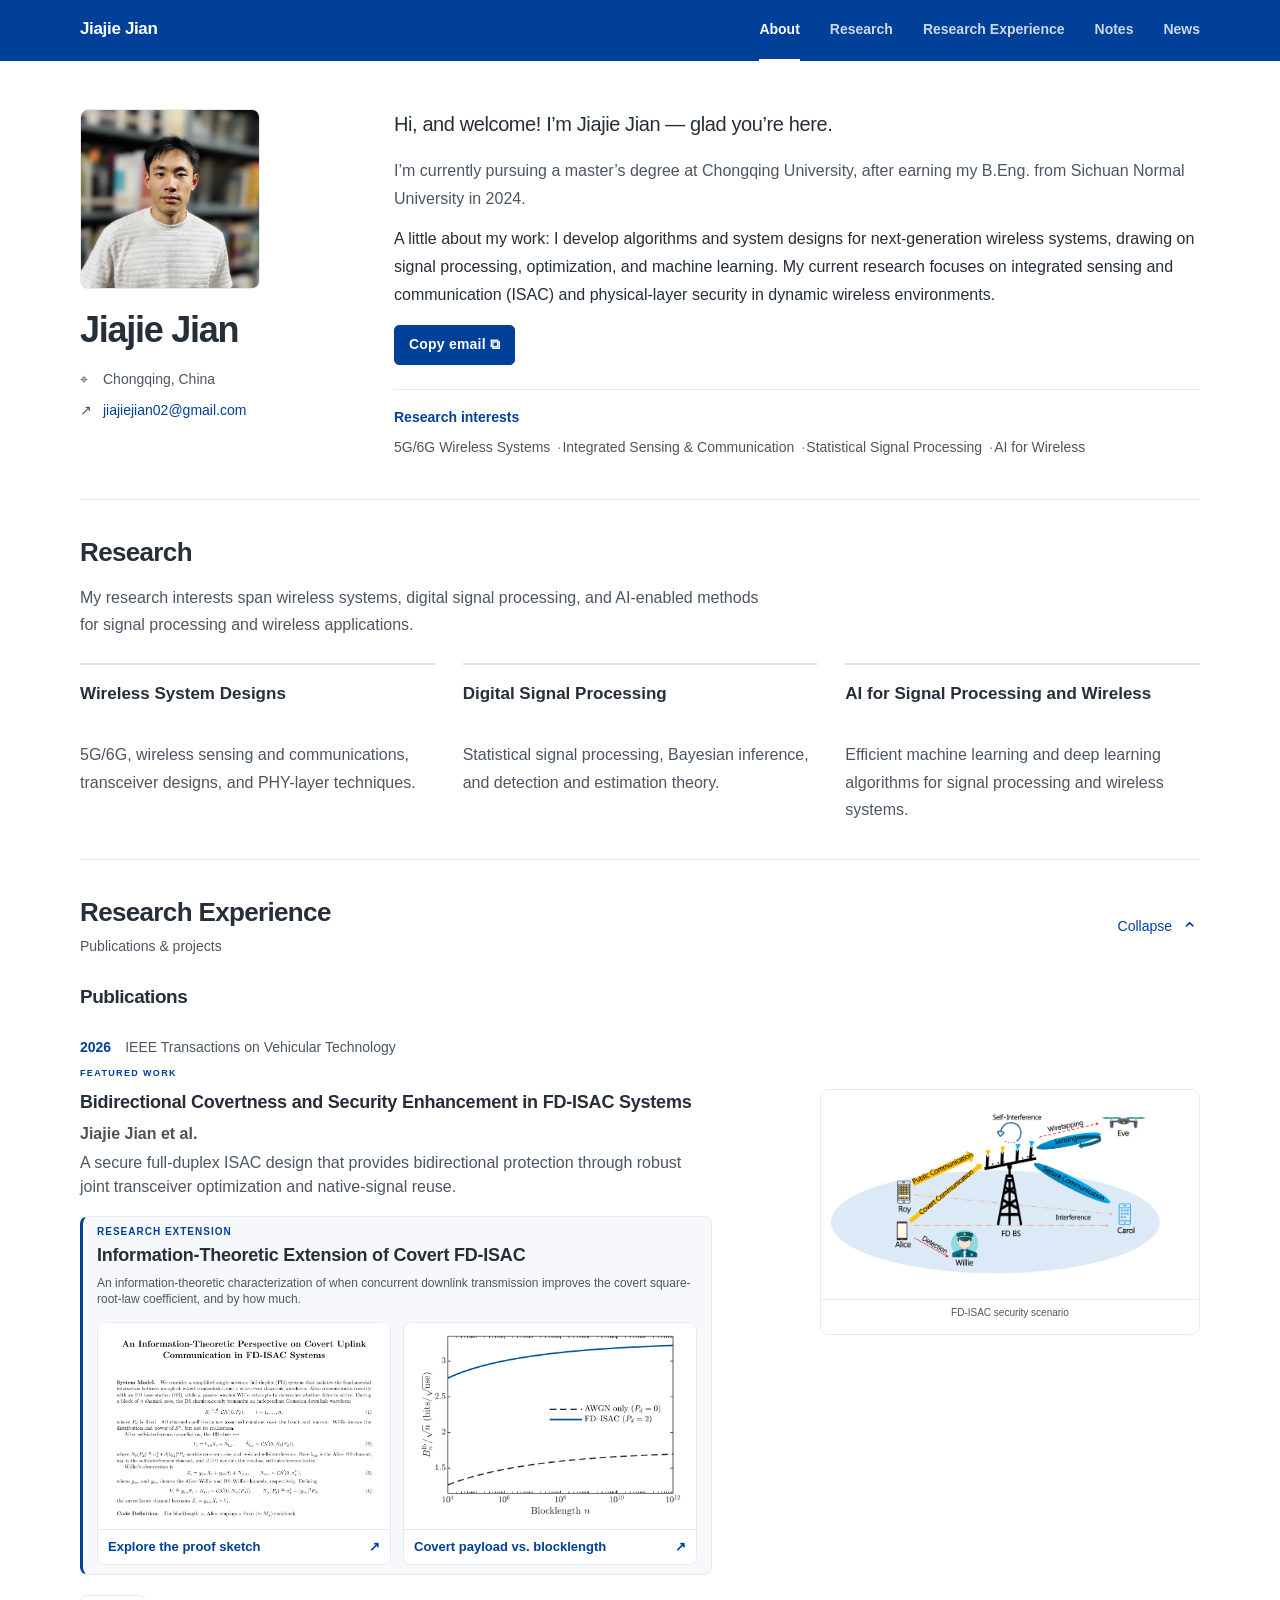
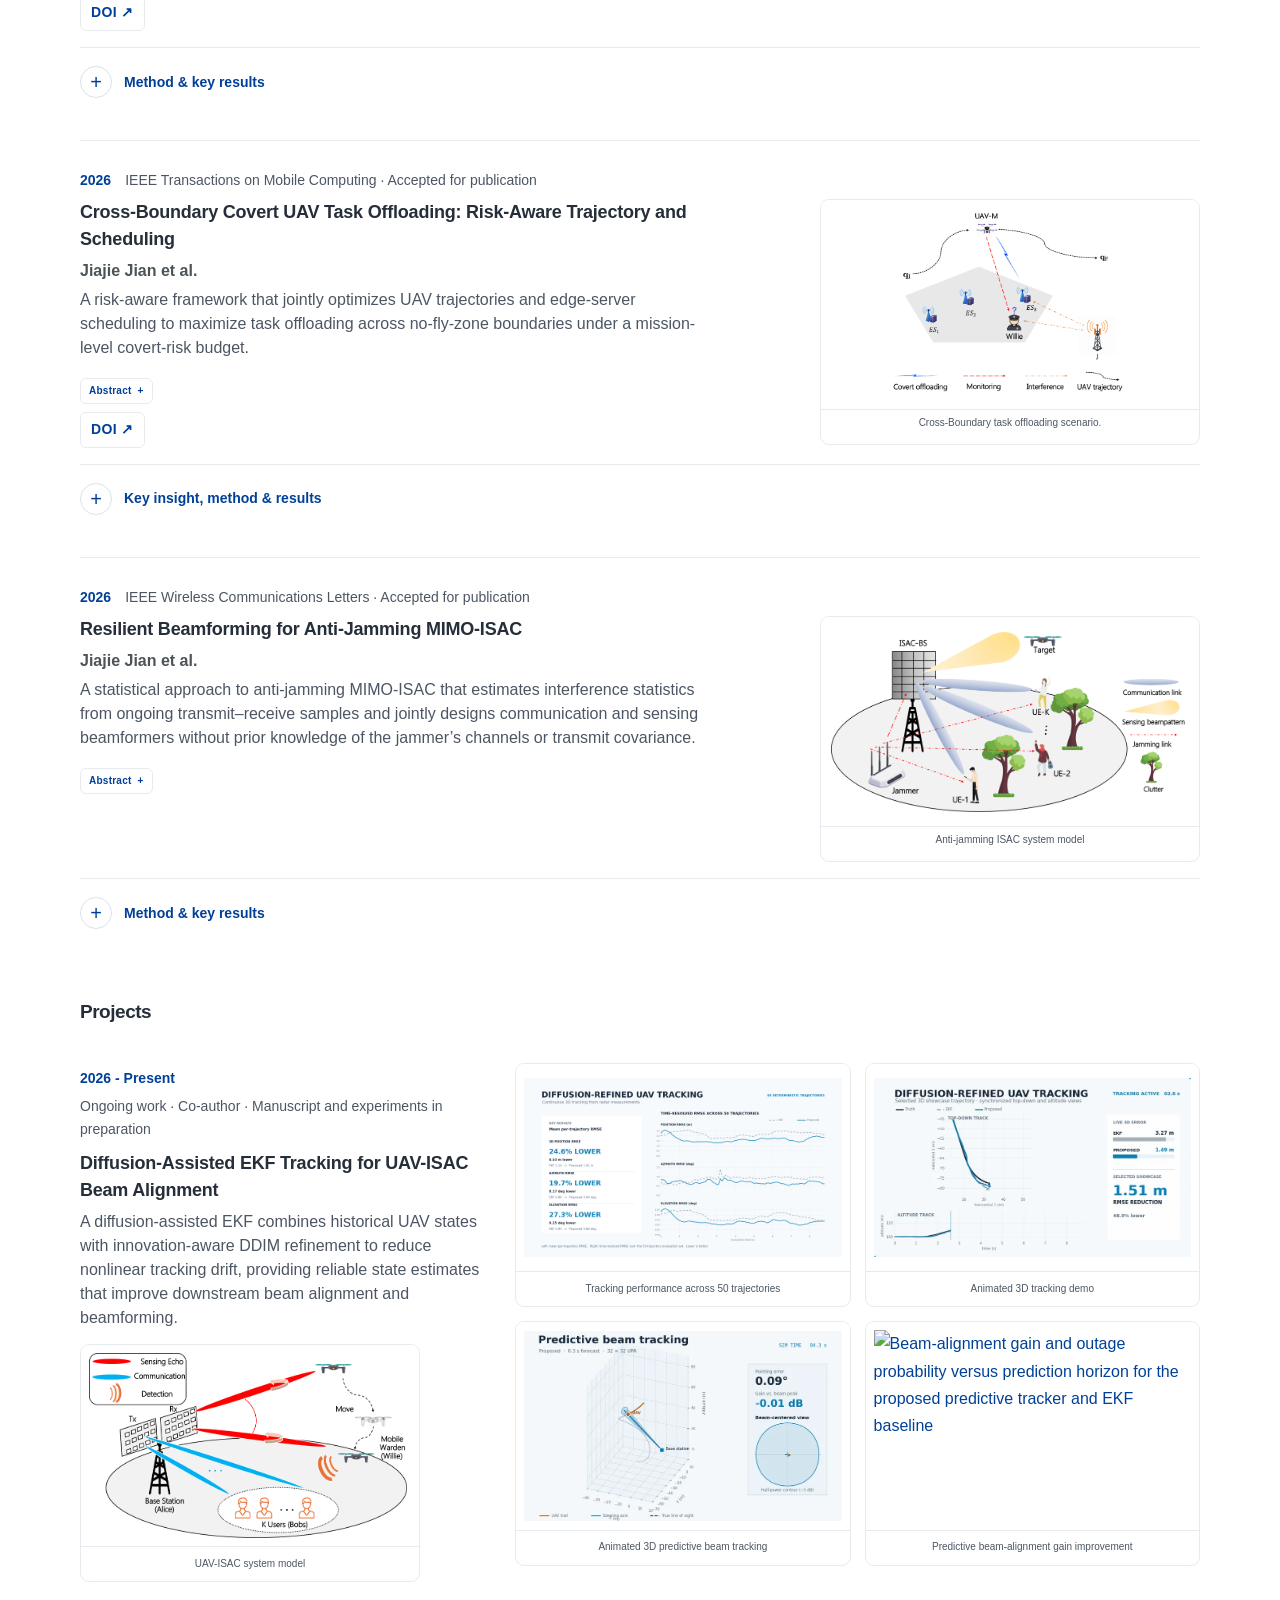
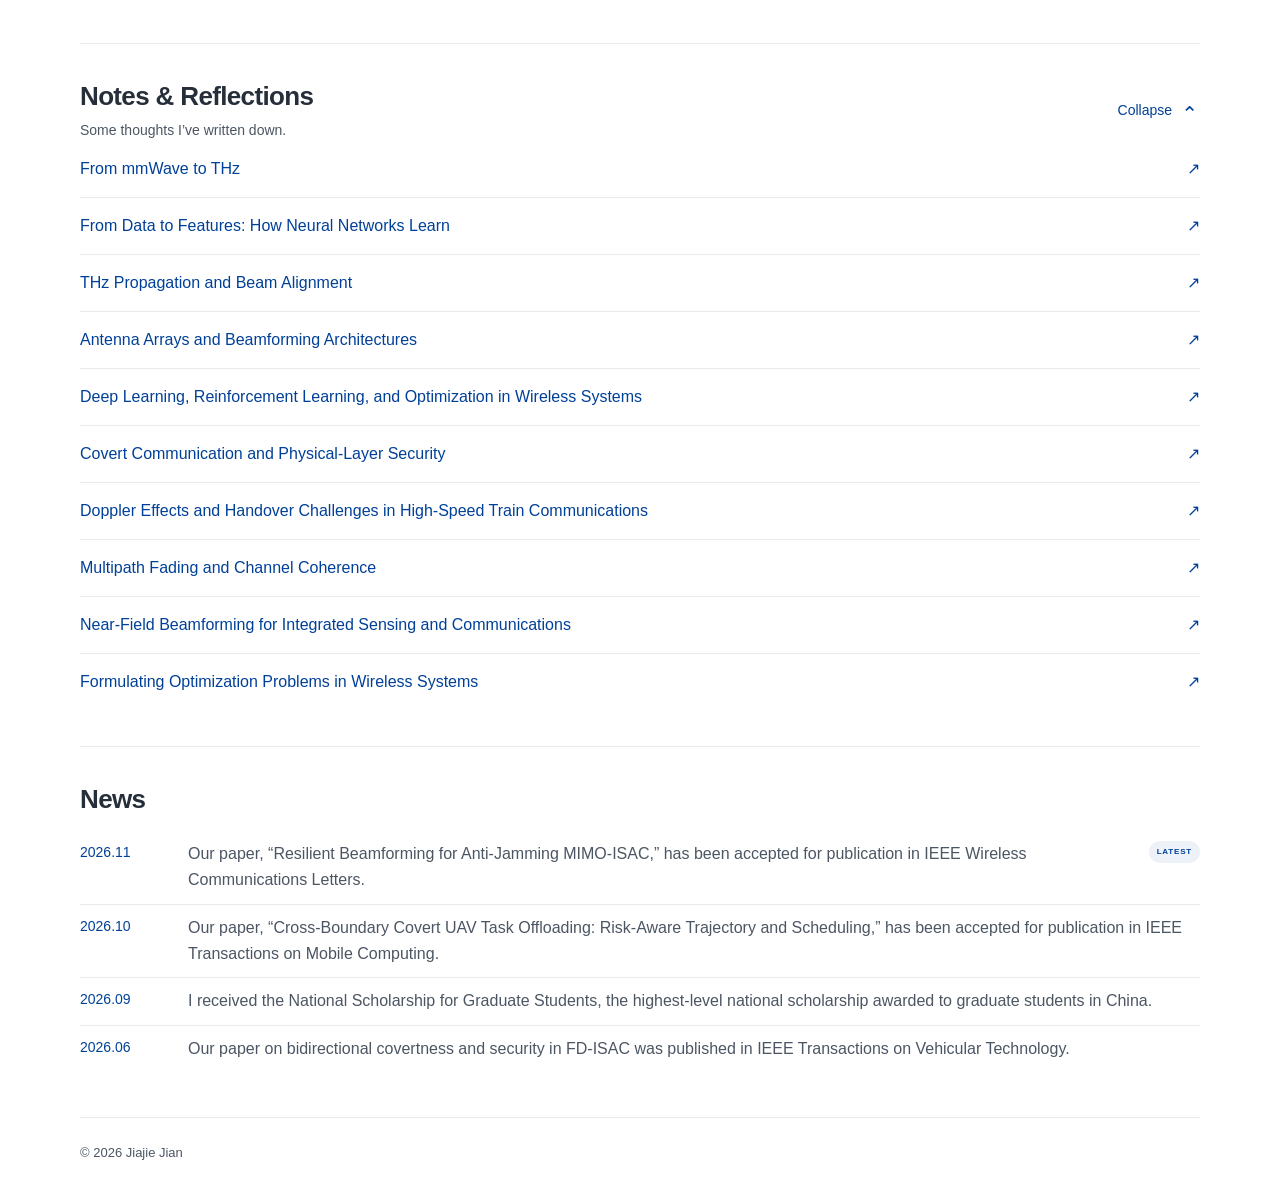
==== commit 696cd4d4: "Align the risk insight panel with the full-width method and results gallery" ====
--- a/index.html
+++ b/index.html
@@ -16,7 +16,7 @@
     <link rel="stylesheet" href="editorial.css?v=66" />
     <link rel="stylesheet" href="homepage-sections.css?v=20261118-risk-insight" />
     <script src="site-data.js?v=20261122-pdf-first-page" defer></script>
-    <link rel="stylesheet" href="academic-layout.css?v=20261124-media-balance" />
+    <link rel="stylesheet" href="academic-layout.css?v=20261124-insight-alignment" />
     <script src="script.js?v=20261121-layout" data-notes-src="blog-data.js?v=20261118-data-to-features-title" defer></script>
   </head>
   <body class="theme-editorial" data-page="home">
--- a/academic-layout.css
+++ b/academic-layout.css
@@ -302,9 +302,10 @@
   max-height: none;
 }
 
-/* Keep the expanded risk insight compact, with readable charts and copy. */
+/* Align the insight panel with the results below while keeping charts compact. */
 .theme-editorial .publication-insight {
-  max-width: 900px;
+  width: 100%;
+  max-width: none;
   margin-bottom: 22px;
   padding: 18px;
 }
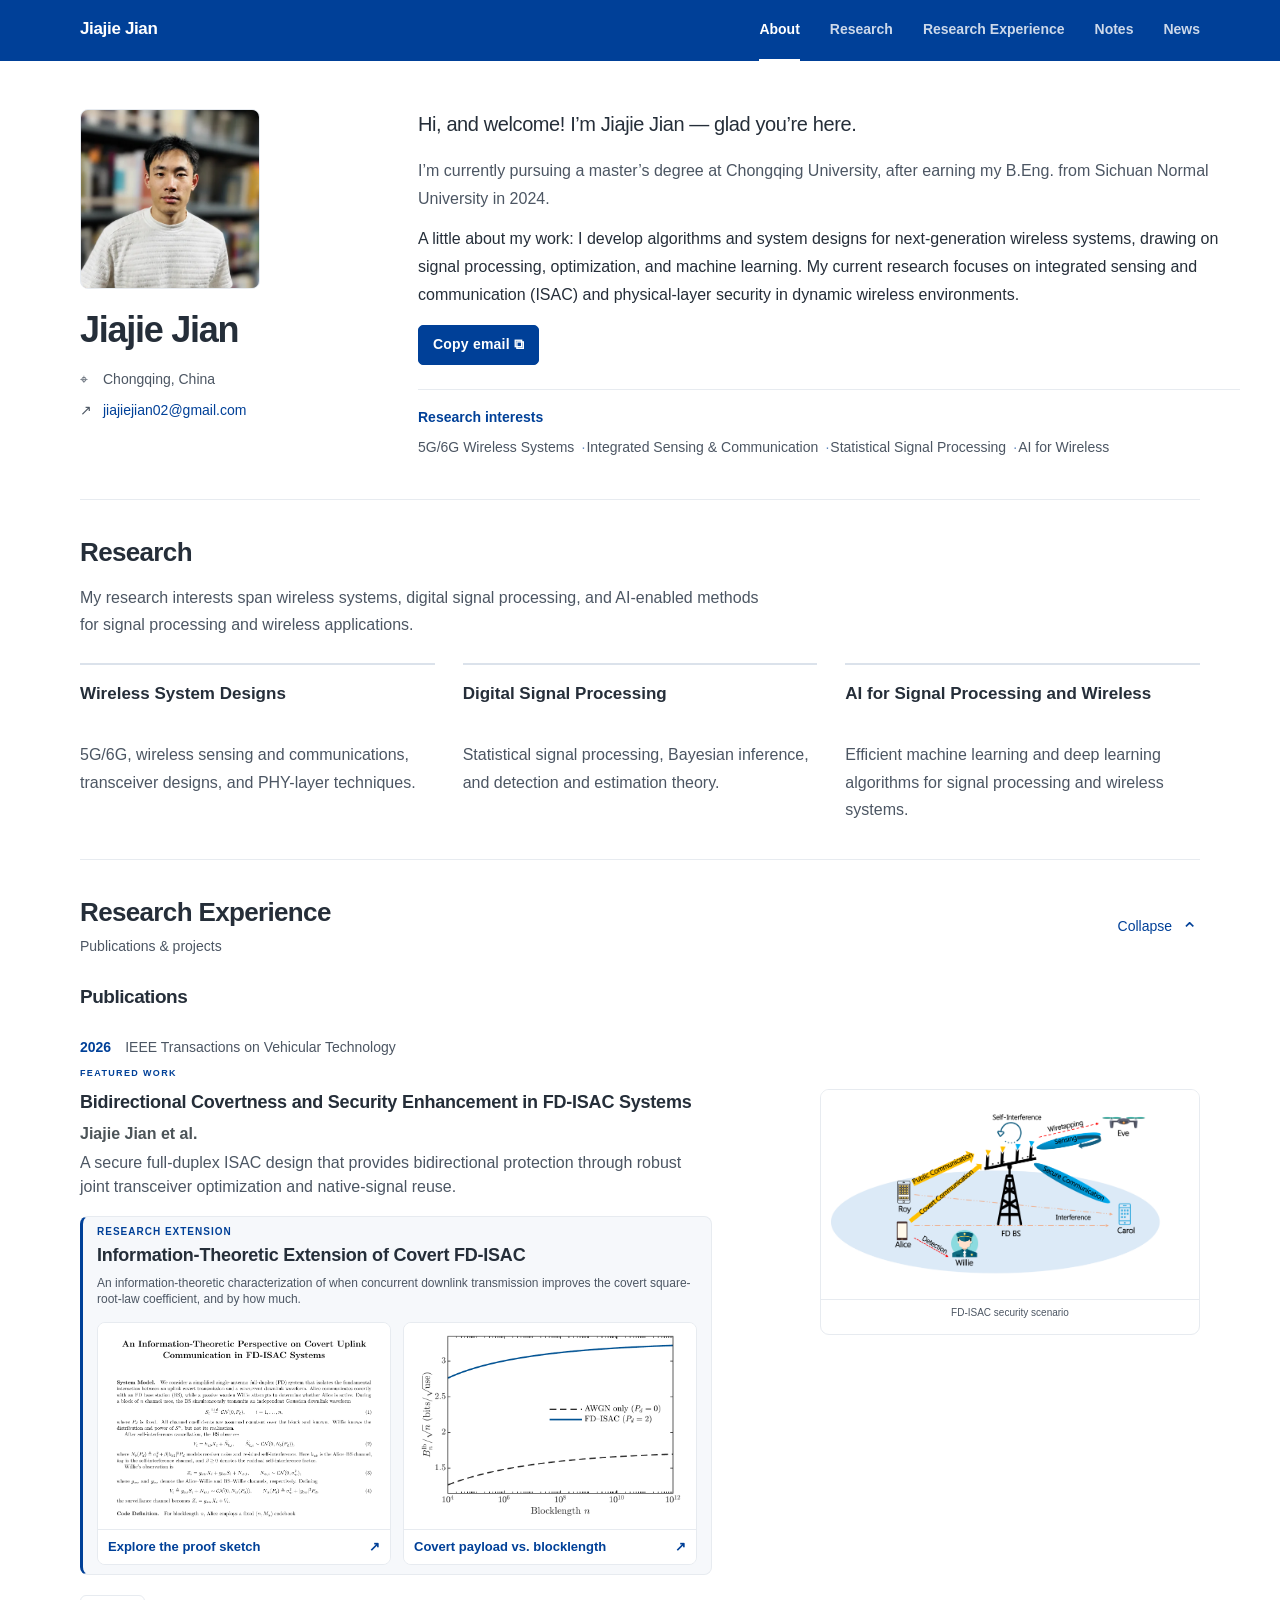
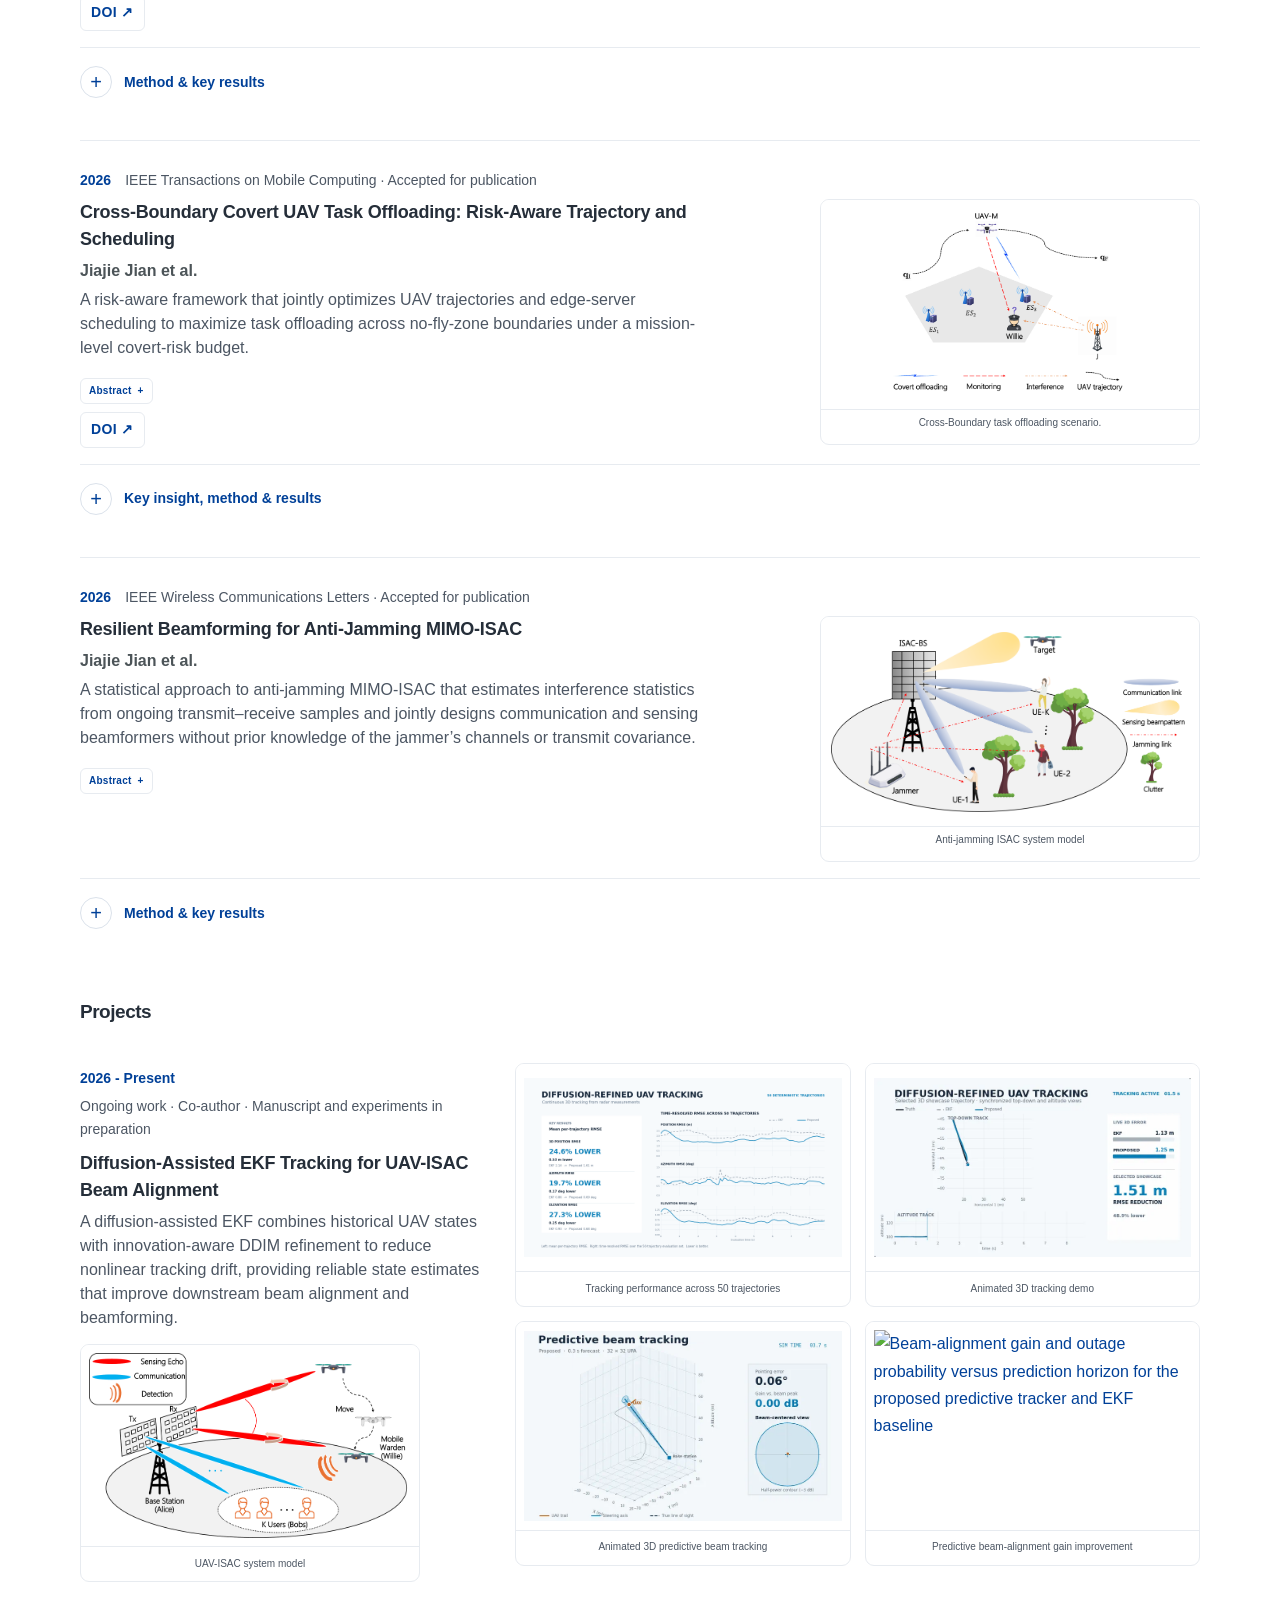
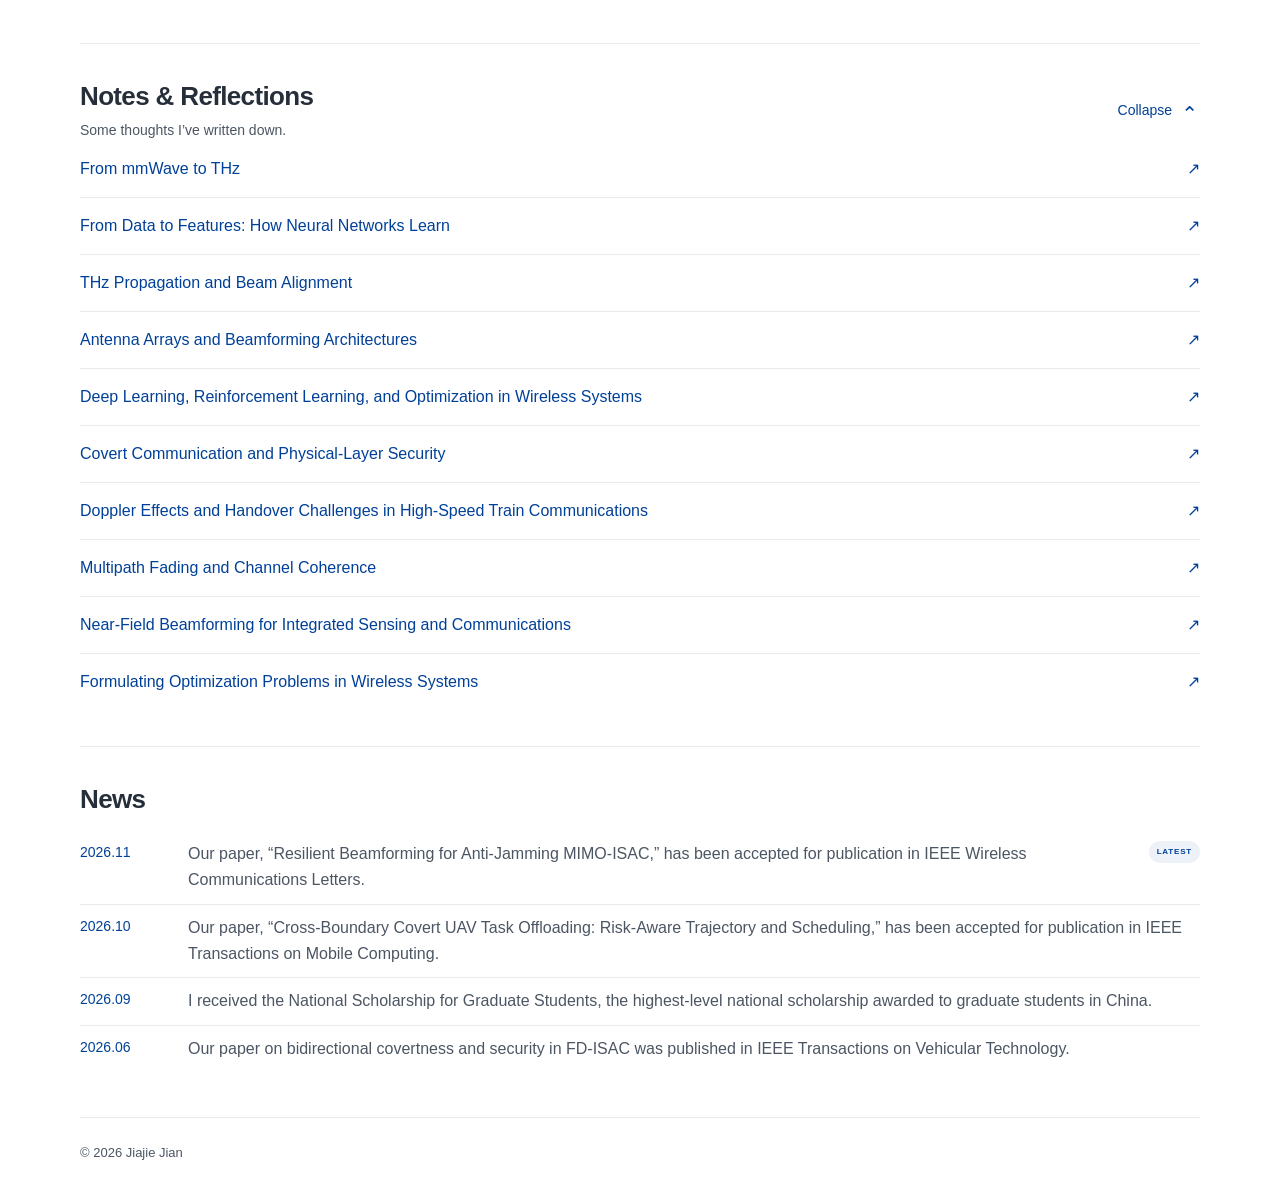
==== commit c3670cfd: "Shift and widen the desktop introduction into the right gutter" ====
--- a/index.html
+++ b/index.html
@@ -16,7 +16,7 @@
     <link rel="stylesheet" href="editorial.css?v=66" />
     <link rel="stylesheet" href="homepage-sections.css?v=20261118-risk-insight" />
     <script src="site-data.js?v=20261122-pdf-first-page" defer></script>
-    <link rel="stylesheet" href="academic-layout.css?v=20261124-insight-alignment" />
+    <link rel="stylesheet" href="academic-layout.css?v=20261124-intro-spread" />
     <script src="script.js?v=20261121-layout" data-notes-src="blog-data.js?v=20261118-data-to-features-title" defer></script>
   </head>
   <body class="theme-editorial" data-page="home">
--- a/academic-layout.css
+++ b/academic-layout.css
@@ -139,6 +139,15 @@
 .theme-editorial .interest-tags { margin-top: 6px; gap: 6px 12px; }
 .theme-editorial .strip-label { font-size: 14px; font-weight: 600; text-transform: none; letter-spacing: 0; }
 .theme-editorial .interest-tag { font-size: 14px; }
+
+/* Use the outer right gutter to give the opening copy more breathing room. */
+@media (min-width: 1280px) {
+  .theme-editorial .profile-intro {
+    --intro-outset: min(128px, max(0px, calc((100vw - var(--page-width)) / 2 - 40px)));
+    width: calc(100% + var(--intro-outset));
+    column-gap: 88px;
+  }
+}
 
 .theme-editorial #dynamic-sections > .section-block { border-top: 1px solid var(--line); }
 .theme-editorial .content-column .section-heading {
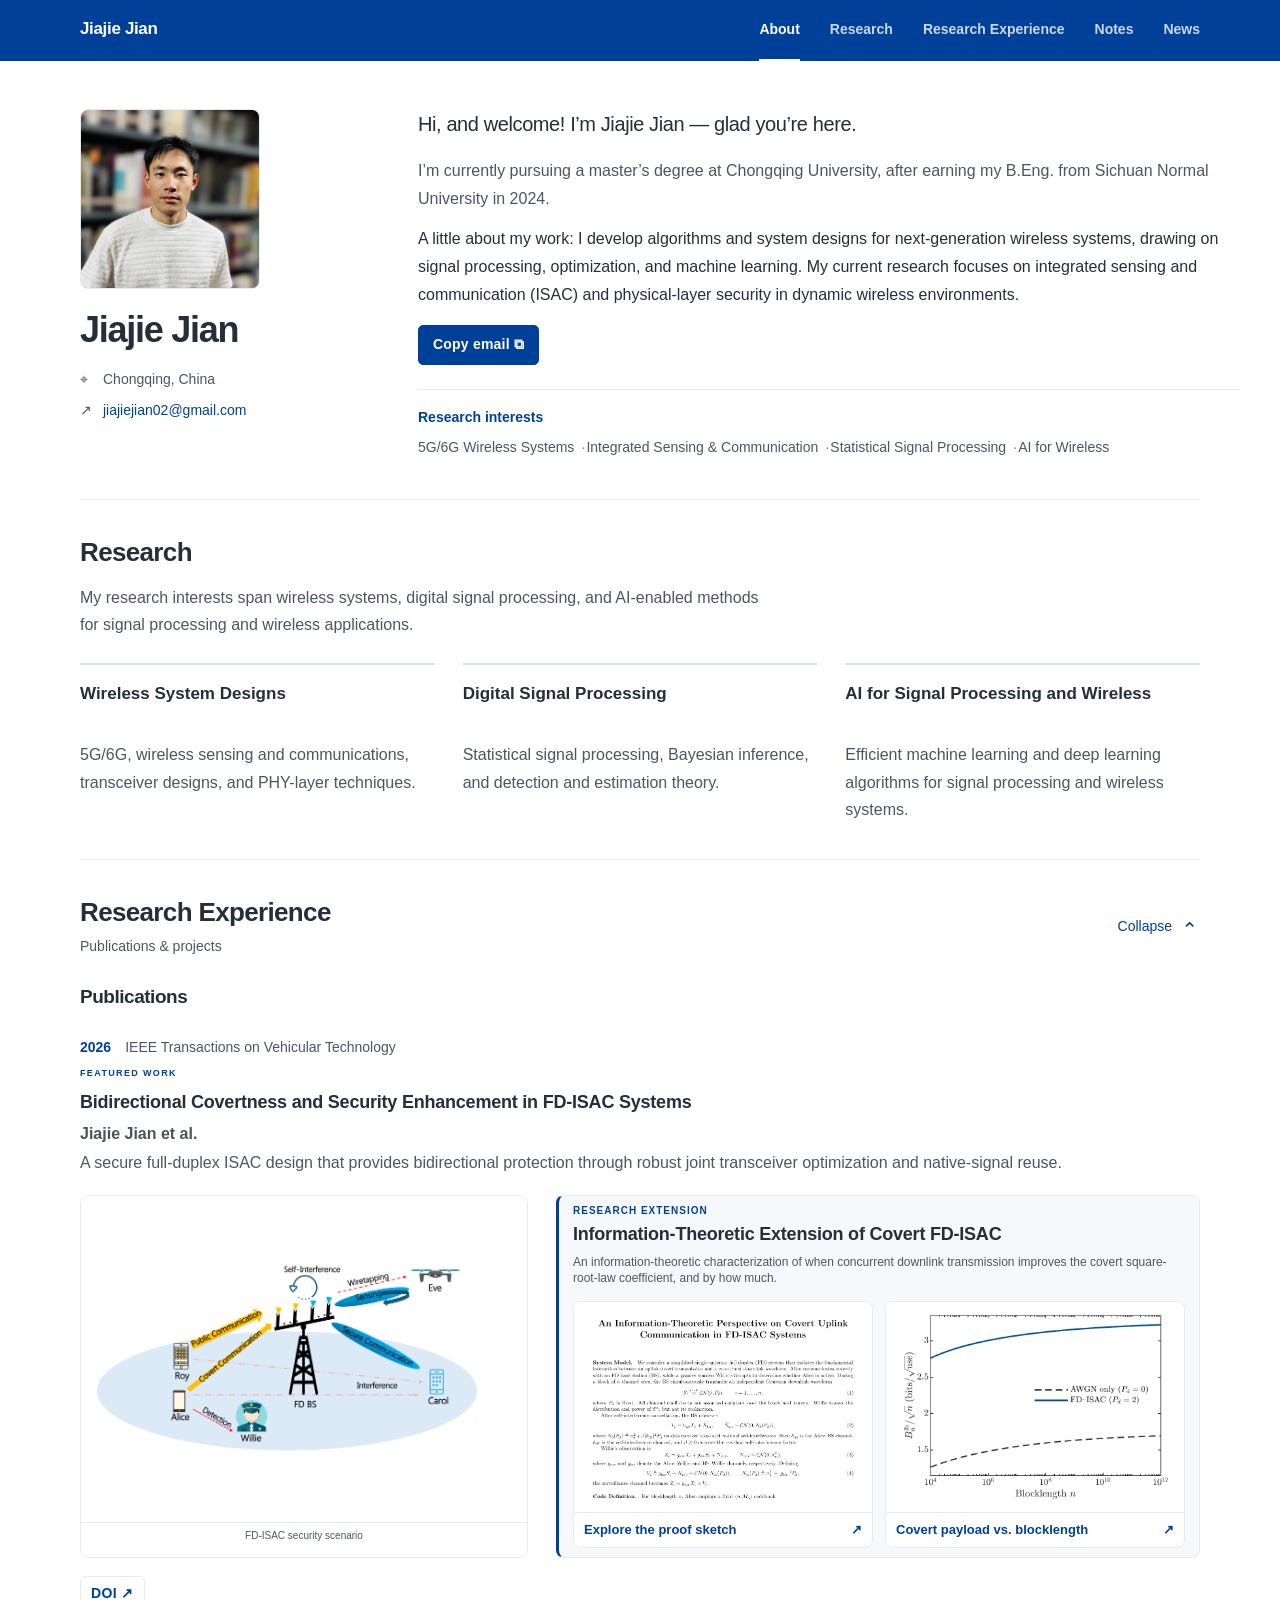
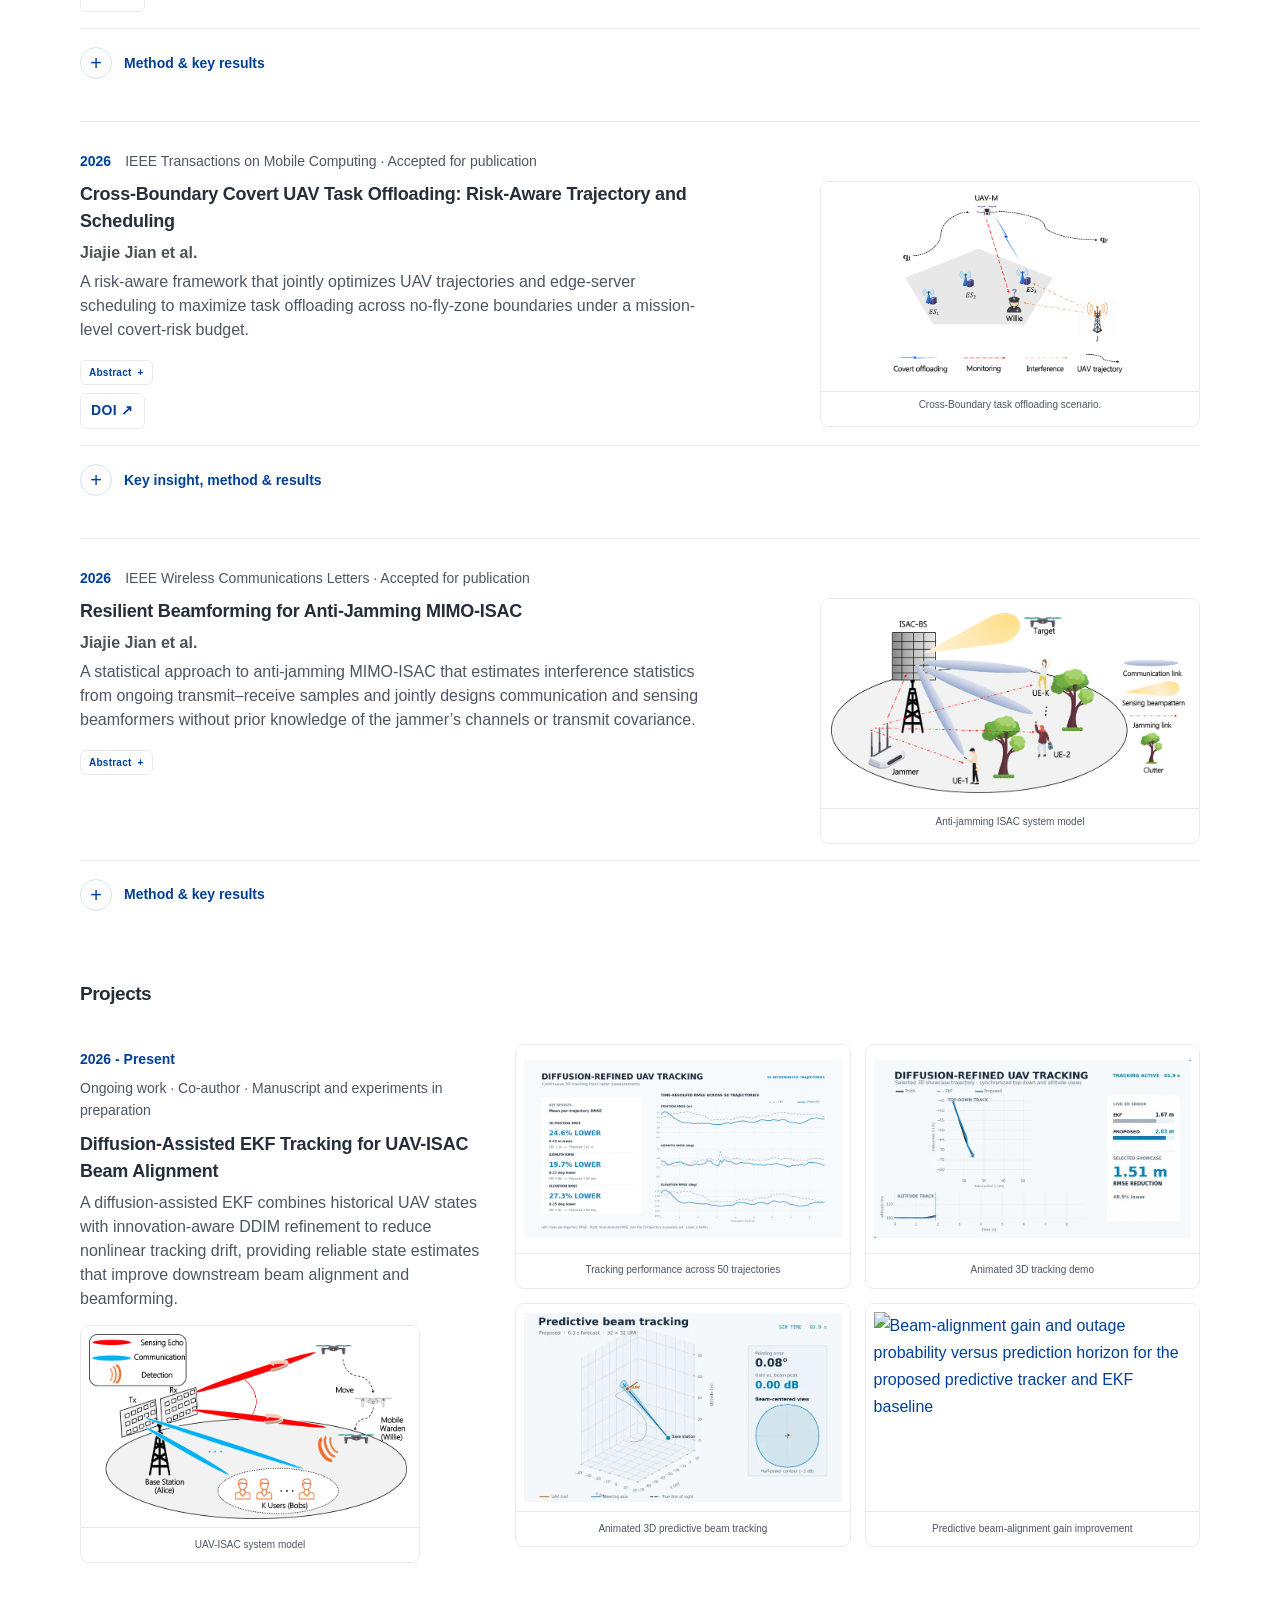
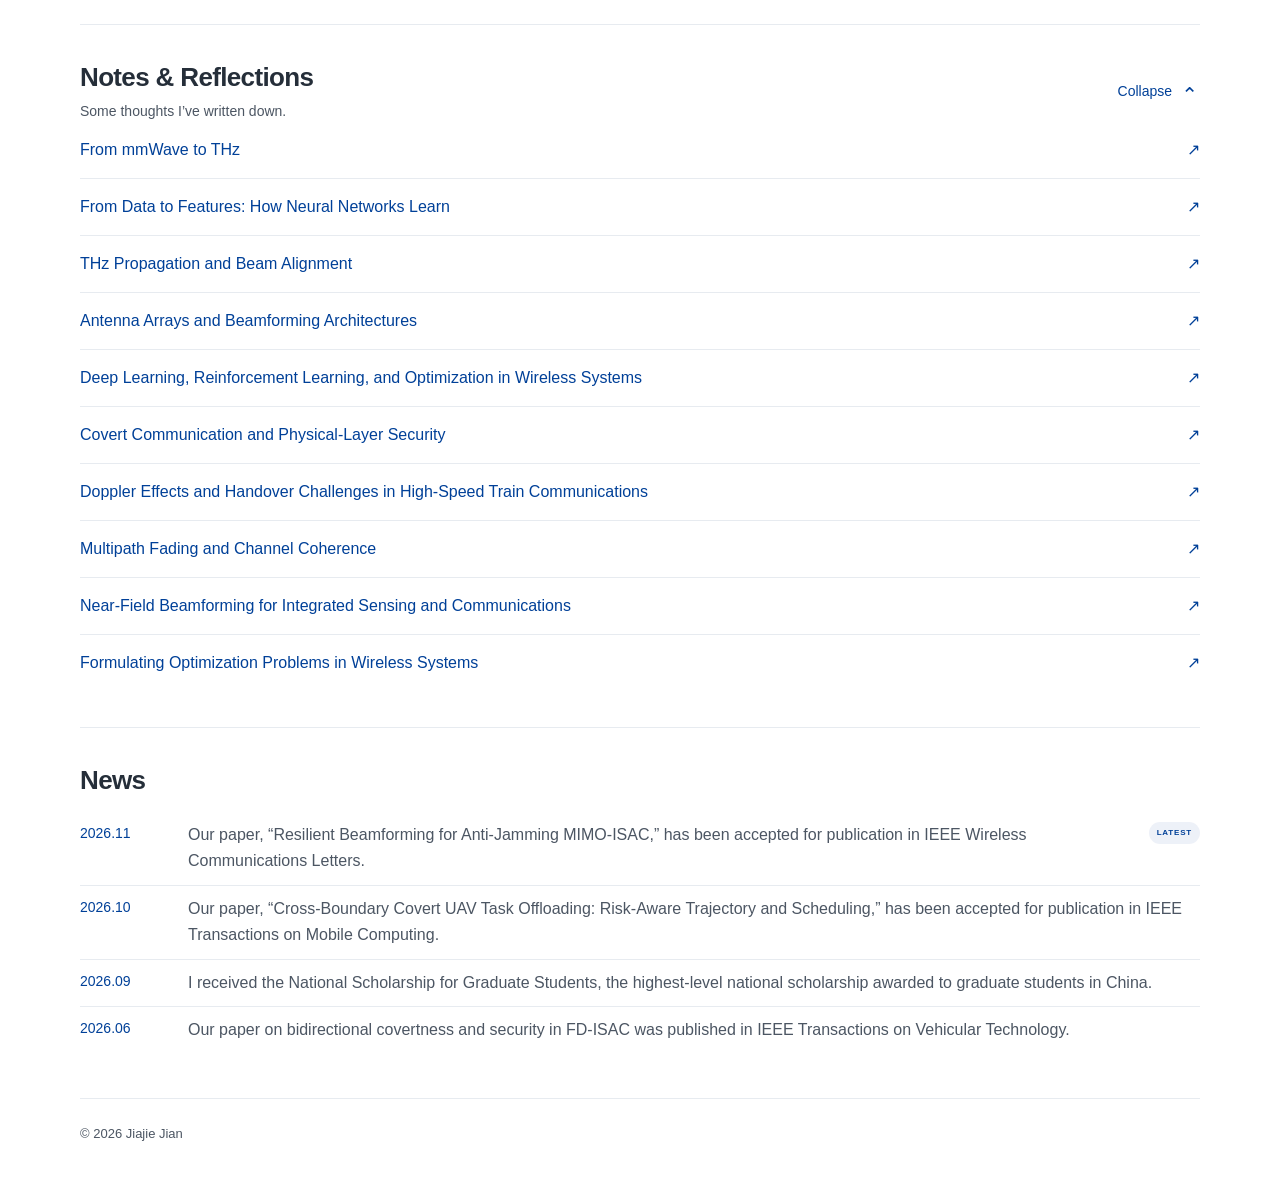
==== commit 18c9748c: "Pair the FD-ISAC scenario with its research extension under a full-width introduction" ====
--- a/index.html
+++ b/index.html
@@ -16,8 +16,8 @@
     <link rel="stylesheet" href="editorial.css?v=66" />
     <link rel="stylesheet" href="homepage-sections.css?v=20261118-risk-insight" />
     <script src="site-data.js?v=20261122-pdf-first-page" defer></script>
-    <link rel="stylesheet" href="academic-layout.css?v=20261124-intro-spread" />
-    <script src="script.js?v=20261121-layout" data-notes-src="blog-data.js?v=20261118-data-to-features-title" defer></script>
+    <link rel="stylesheet" href="academic-layout.css?v=20261124-featured-pair" />
+    <script src="script.js?v=20261124-featured-pair" data-notes-src="blog-data.js?v=20261118-data-to-features-title" defer></script>
   </head>
   <body class="theme-editorial" data-page="home">
     <a class="skip-link" href="#main-content">Skip to content</a>
--- a/academic-layout.css
+++ b/academic-layout.css
@@ -266,6 +266,45 @@
   }
 }
 
+/* Pair the paper's scene and extension below a full-width introduction. */
+.theme-editorial .content-column .publication-body-with-extension { display: block; }
+.theme-editorial .publication-media-pair {
+  display: grid;
+  grid-template-columns: minmax(0, 1fr);
+  gap: 20px;
+  margin-top: 20px;
+}
+.theme-editorial .publication-media-pair > .publication-extension { margin: 0; }
+.theme-editorial .publication-media-pair > .publication-figures-single {
+  grid-template-columns: minmax(0, 1fr);
+  width: 100%;
+  max-width: none;
+  margin: 0;
+}
+.theme-editorial .publication-media-pair .publication-figure {
+  display: flex;
+  flex-direction: column;
+}
+.theme-editorial .publication-media-pair .publication-figures-single .publication-figure a {
+  flex: 1;
+  height: auto;
+  min-height: 220px;
+  padding: 16px;
+}
+.theme-editorial .publication-media-pair .publication-figures-single .publication-figure img {
+  height: auto;
+  max-height: 280px;
+}
+.theme-editorial .publication-media-pair .publication-figure figcaption { flex-shrink: 0; }
+.theme-editorial .publication-body-with-extension > .publication-links { margin-top: 18px; }
+@media (min-width: 900px) {
+  .theme-editorial .publication-media-pair {
+    grid-template-columns: minmax(0, 40%) minmax(0, 1fr);
+    gap: 28px;
+    align-items: stretch;
+  }
+}
+
 /* Projects give the results gallery more space than the introductory scene. */
 .theme-editorial .content-column .project-intro > .project-figure {
   width: 100%;
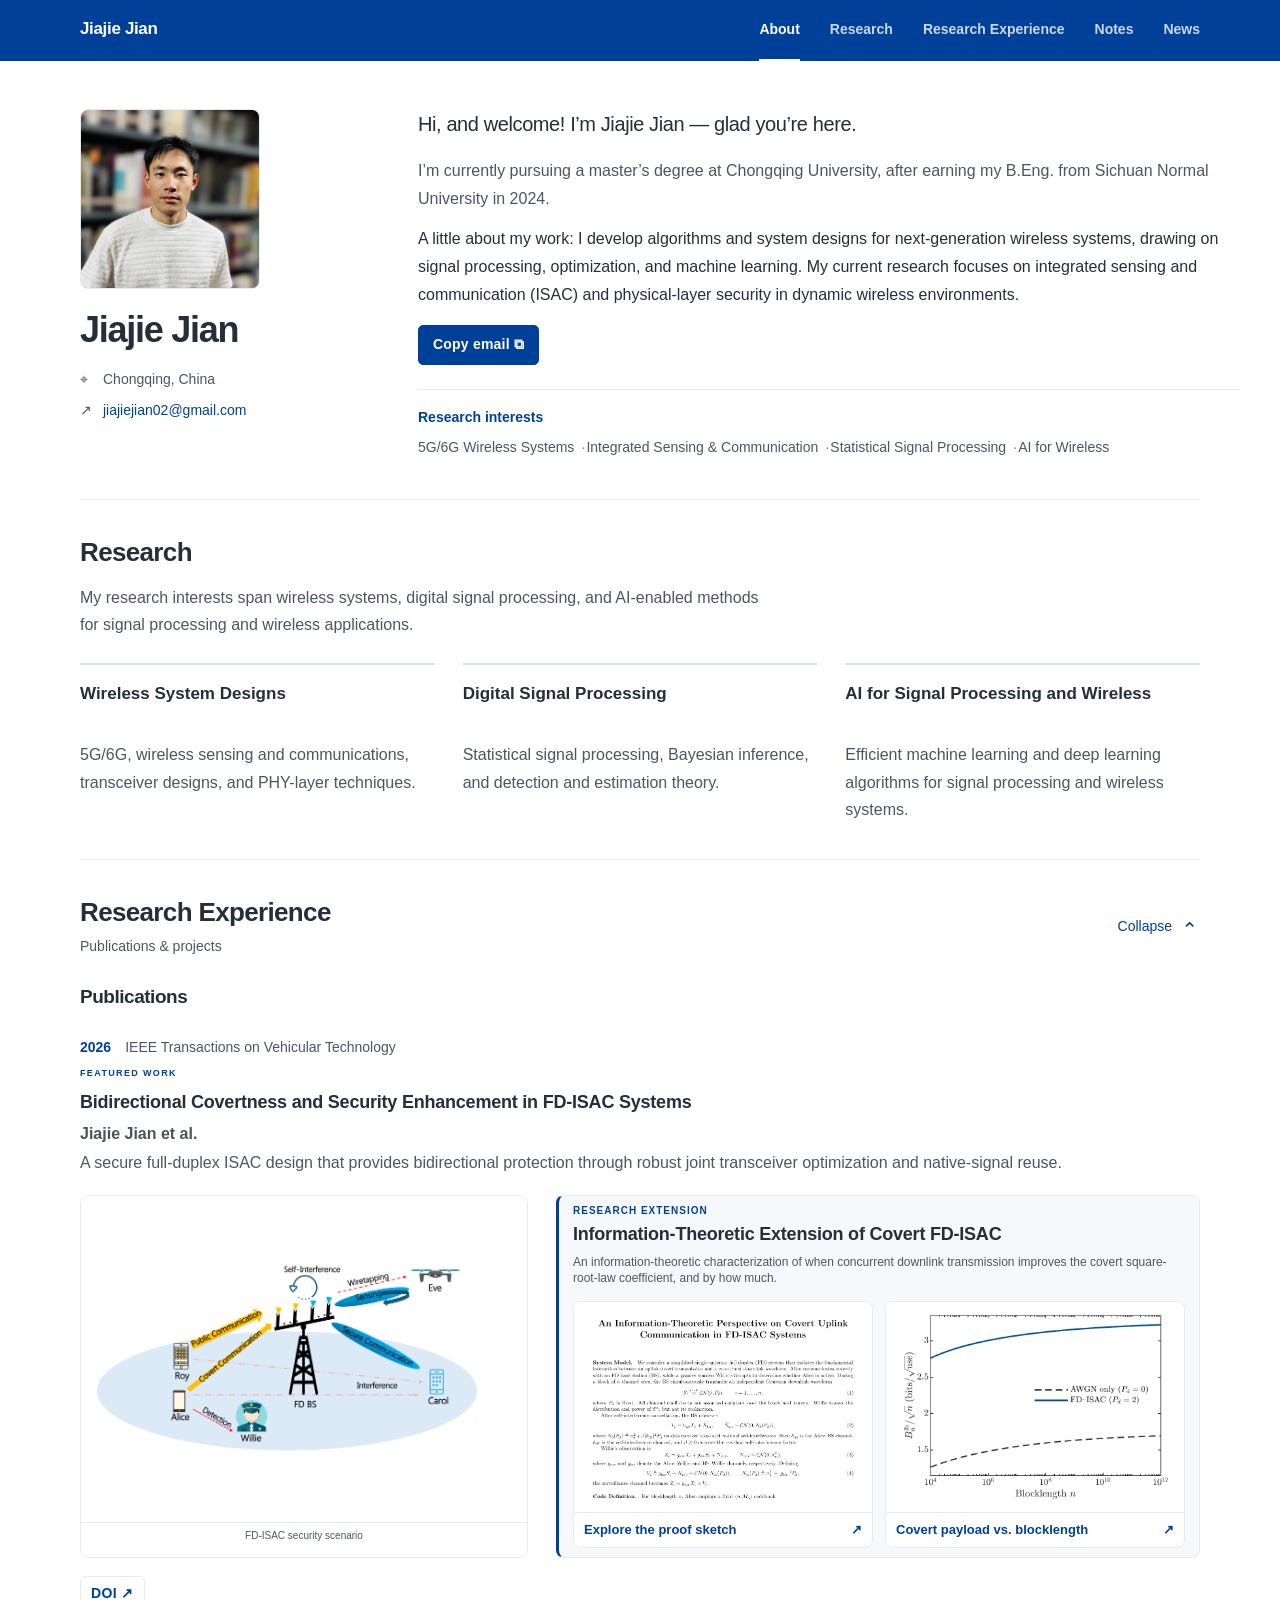
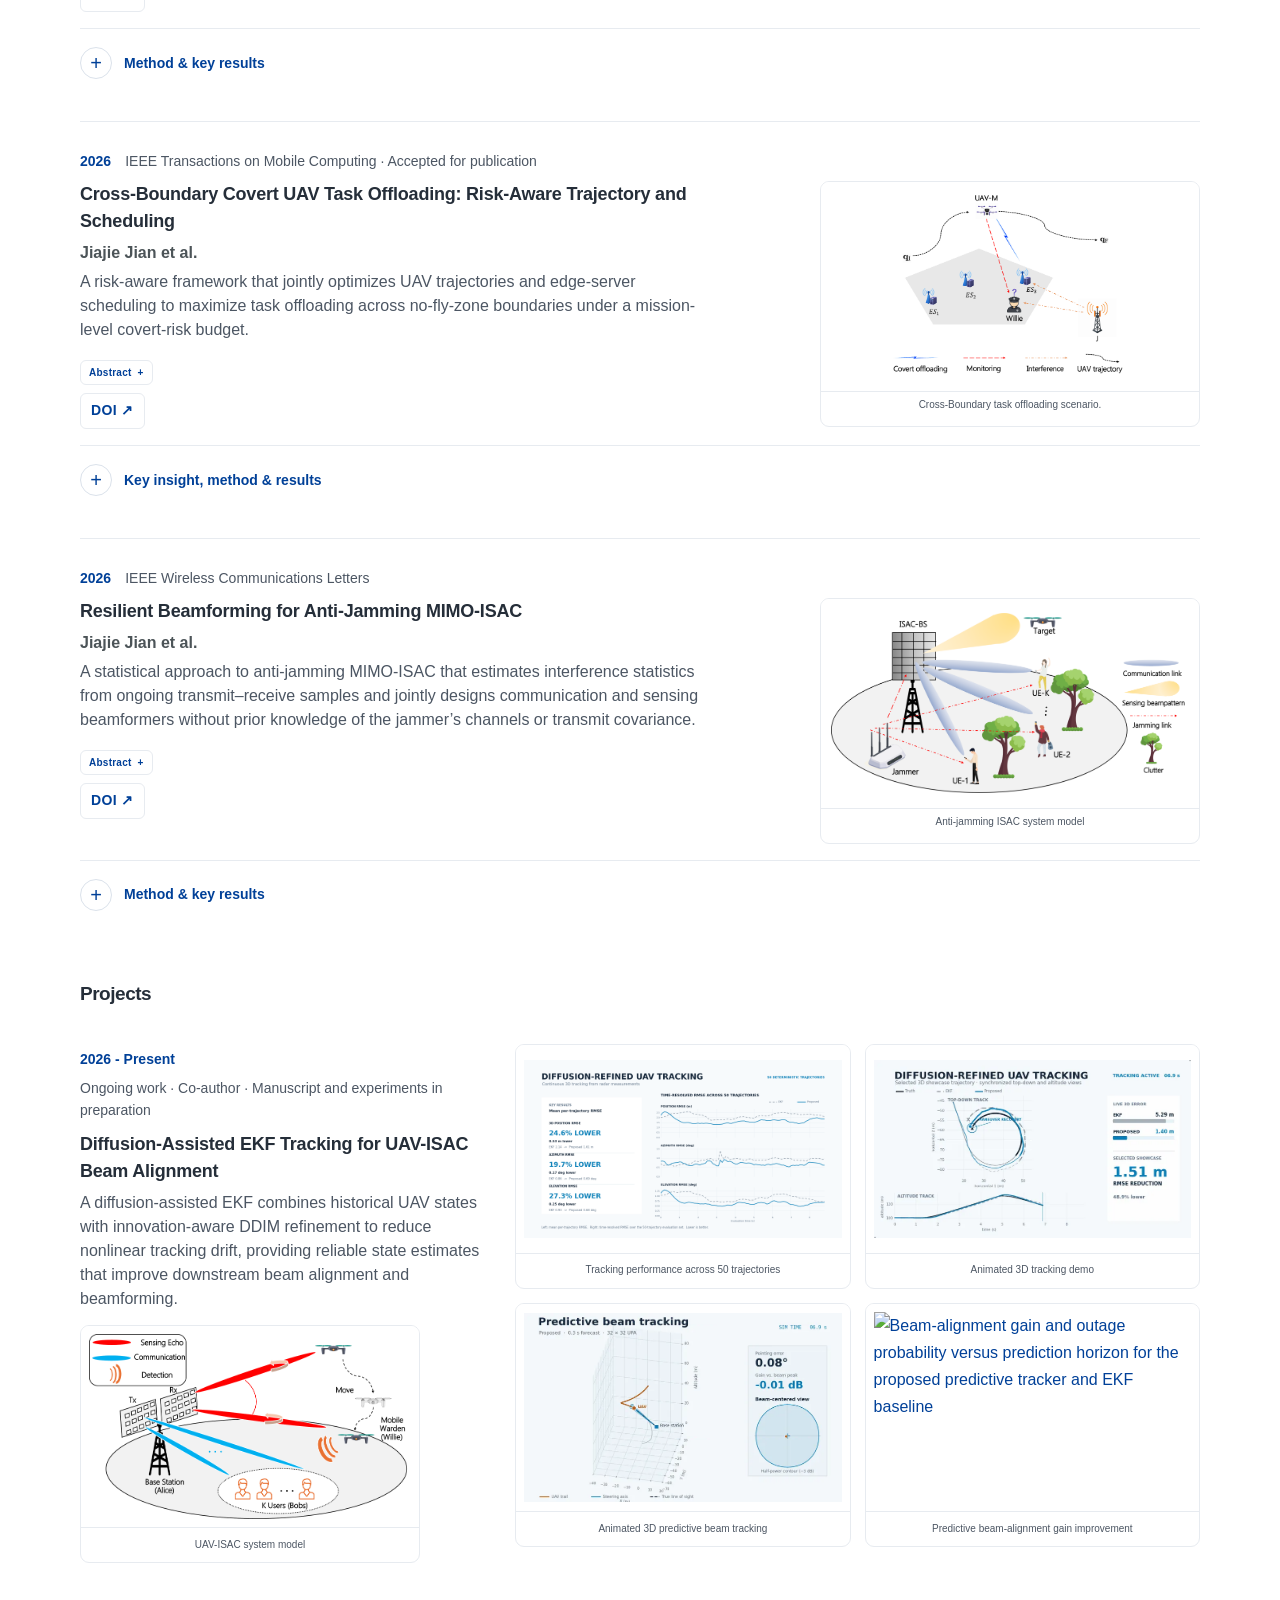
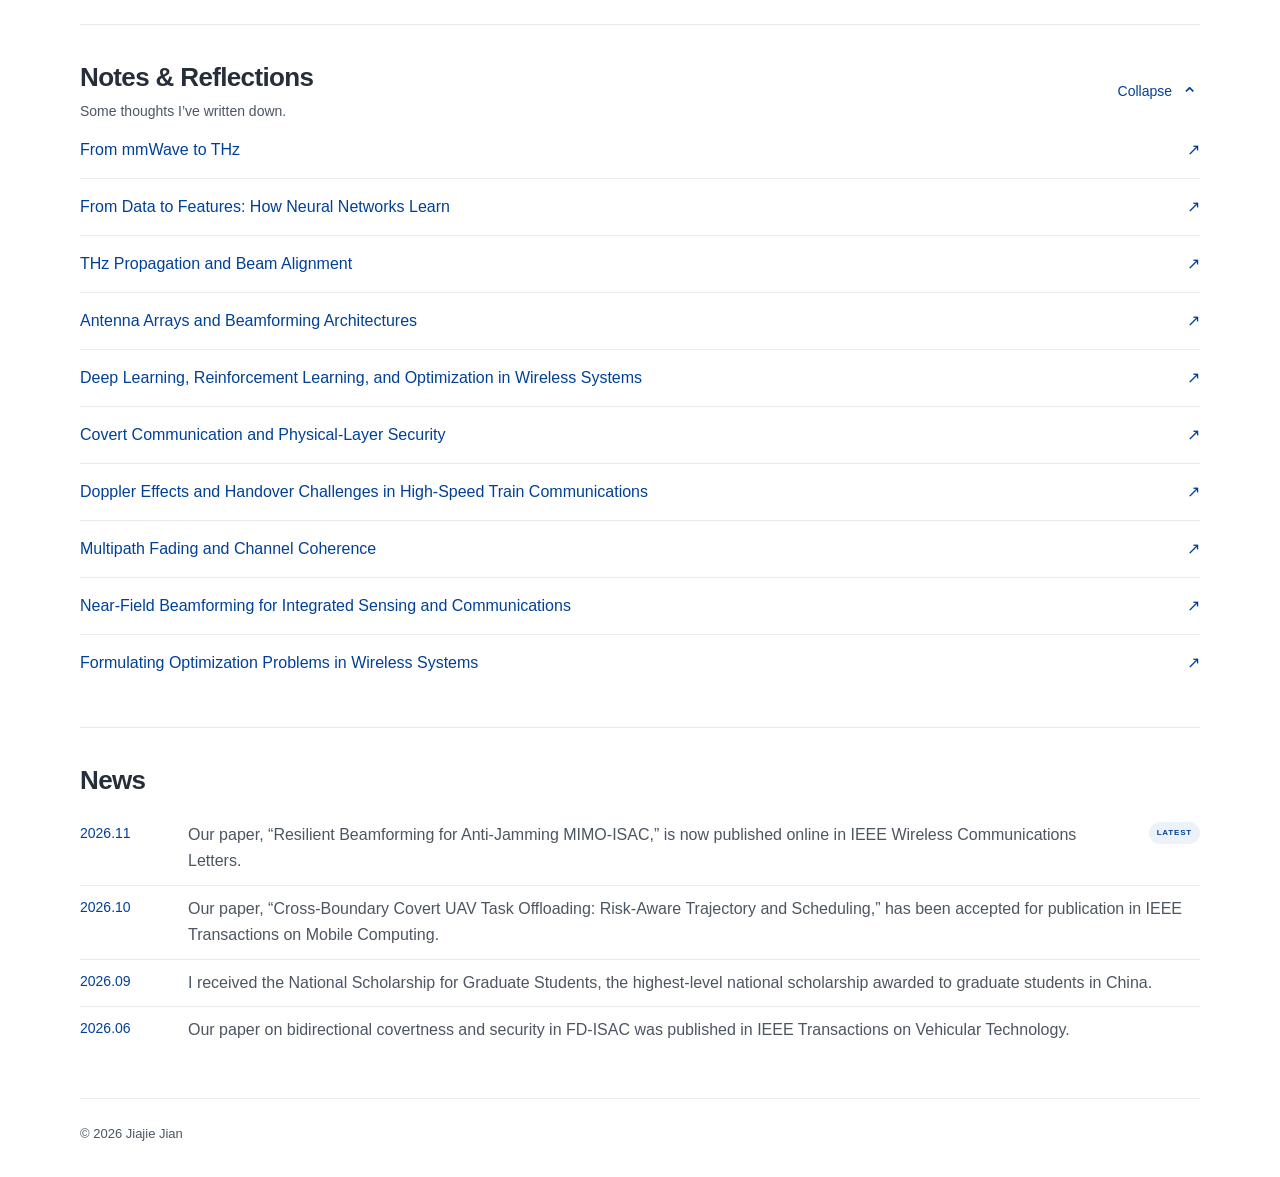
==== commit d53179d0: "Update WCL publication status and DOI" ====
--- a/index.html
+++ b/index.html
@@ -15,7 +15,7 @@
     <link rel="stylesheet" href="publication-gallery.css?v=4" />
     <link rel="stylesheet" href="editorial.css?v=66" />
     <link rel="stylesheet" href="homepage-sections.css?v=20261118-risk-insight" />
-    <script src="site-data.js?v=20261122-pdf-first-page" defer></script>
+    <script src="site-data.js?v=20261126-wcl-published" defer></script>
     <link rel="stylesheet" href="academic-layout.css?v=20261124-featured-pair" />
     <script src="script.js?v=20261124-featured-pair" data-notes-src="blog-data.js?v=20261118-data-to-features-title" defer></script>
   </head>
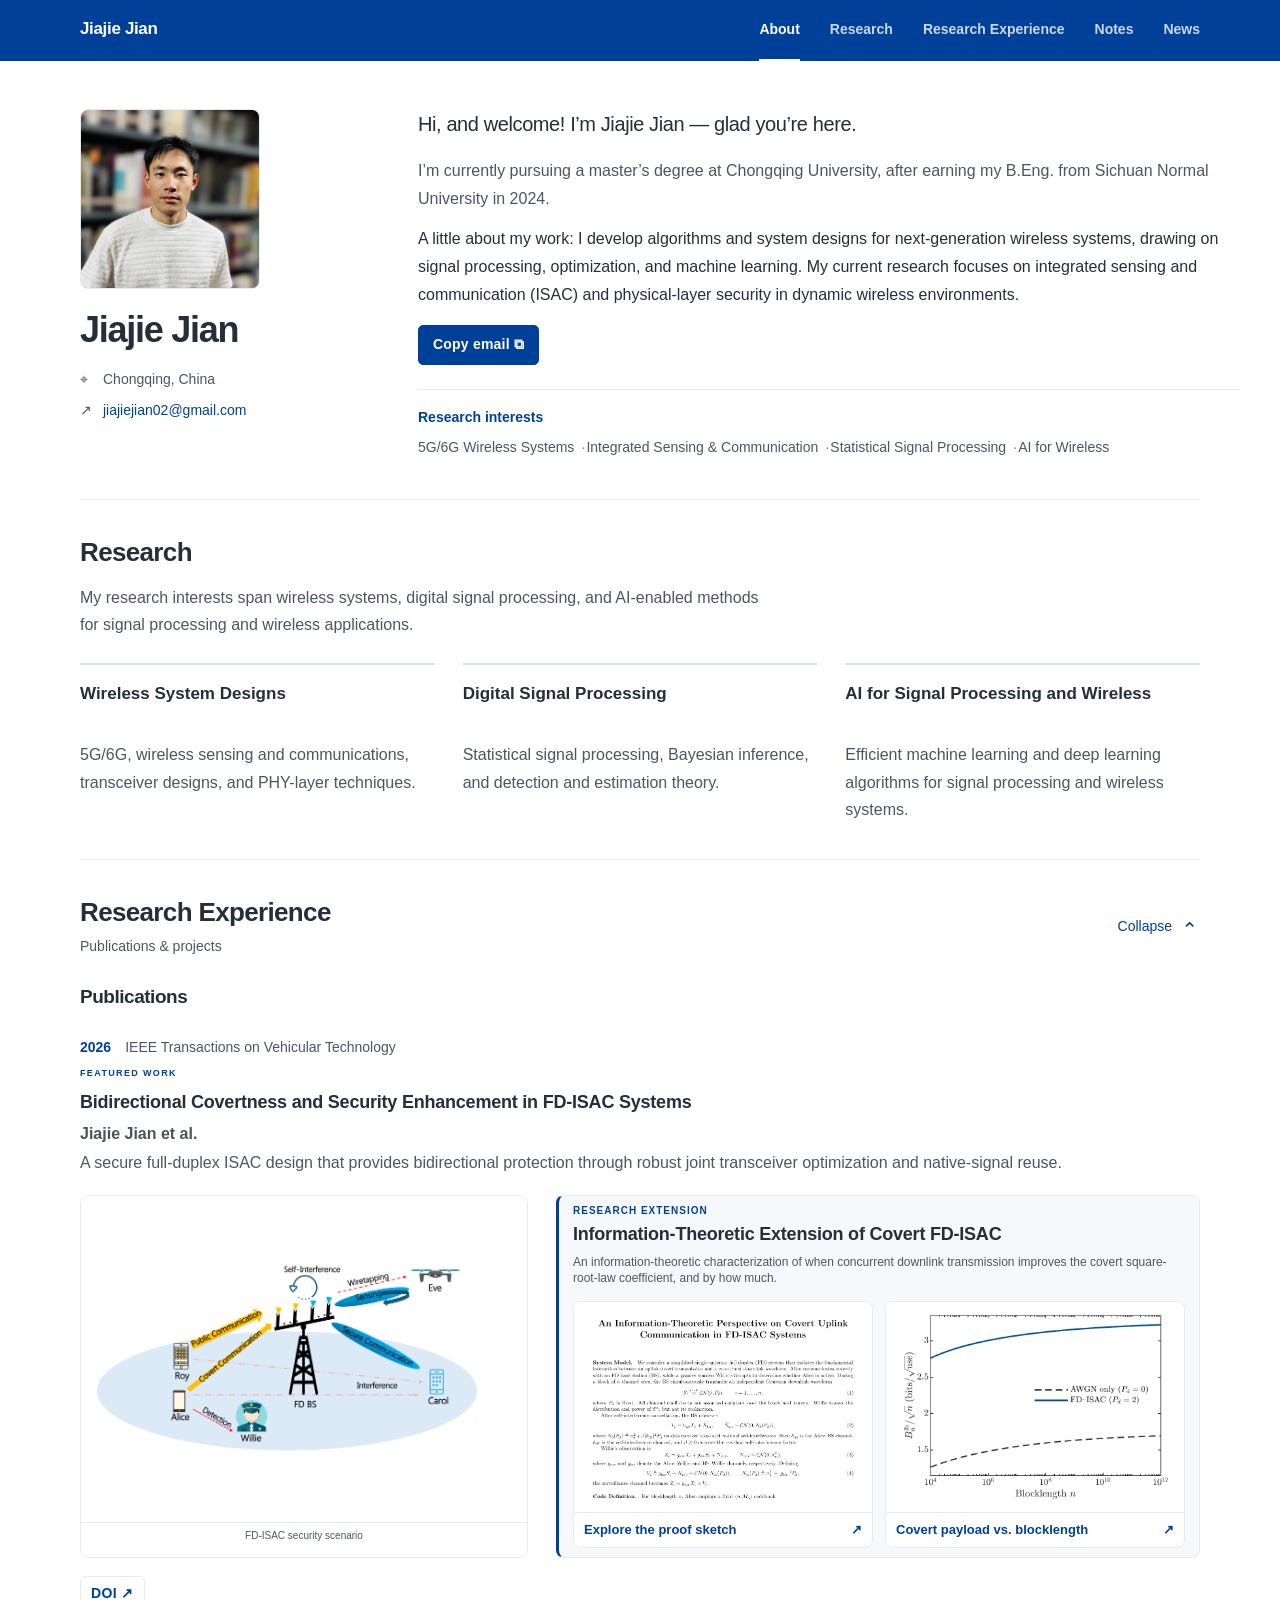
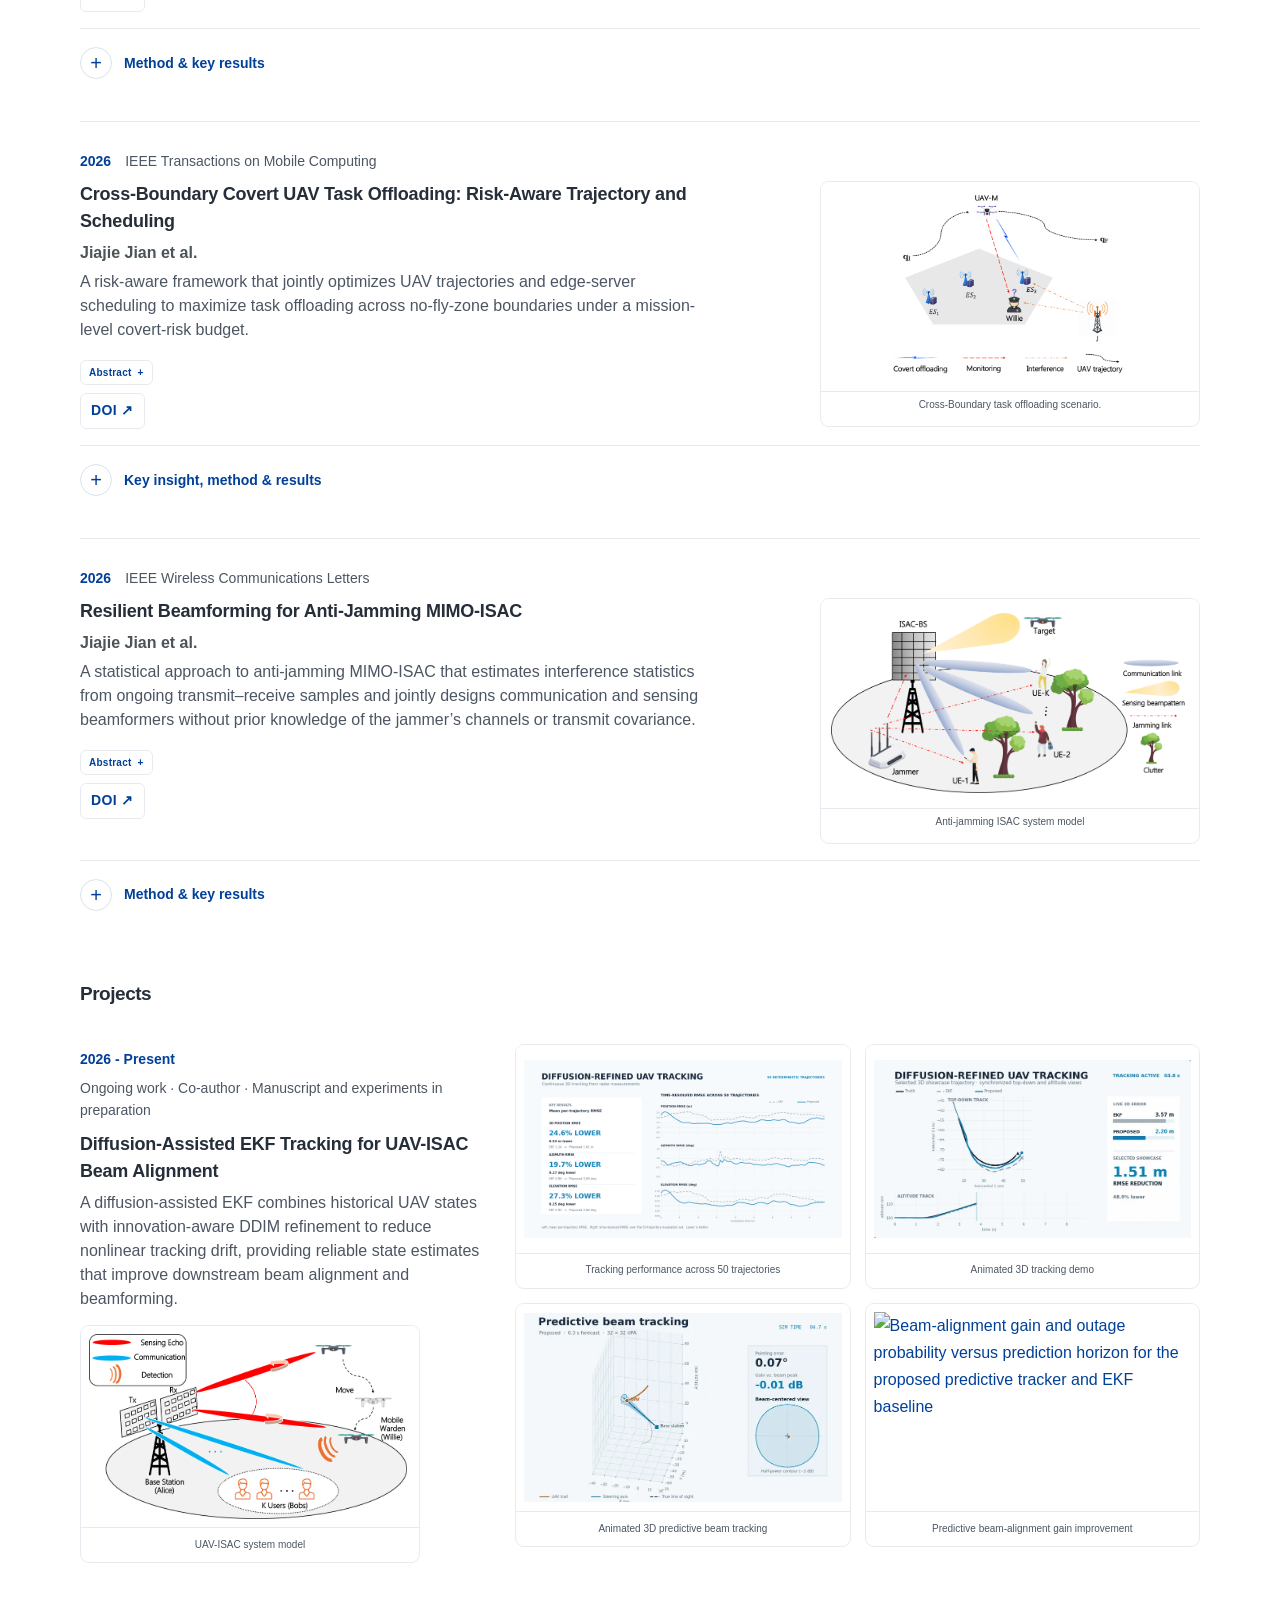
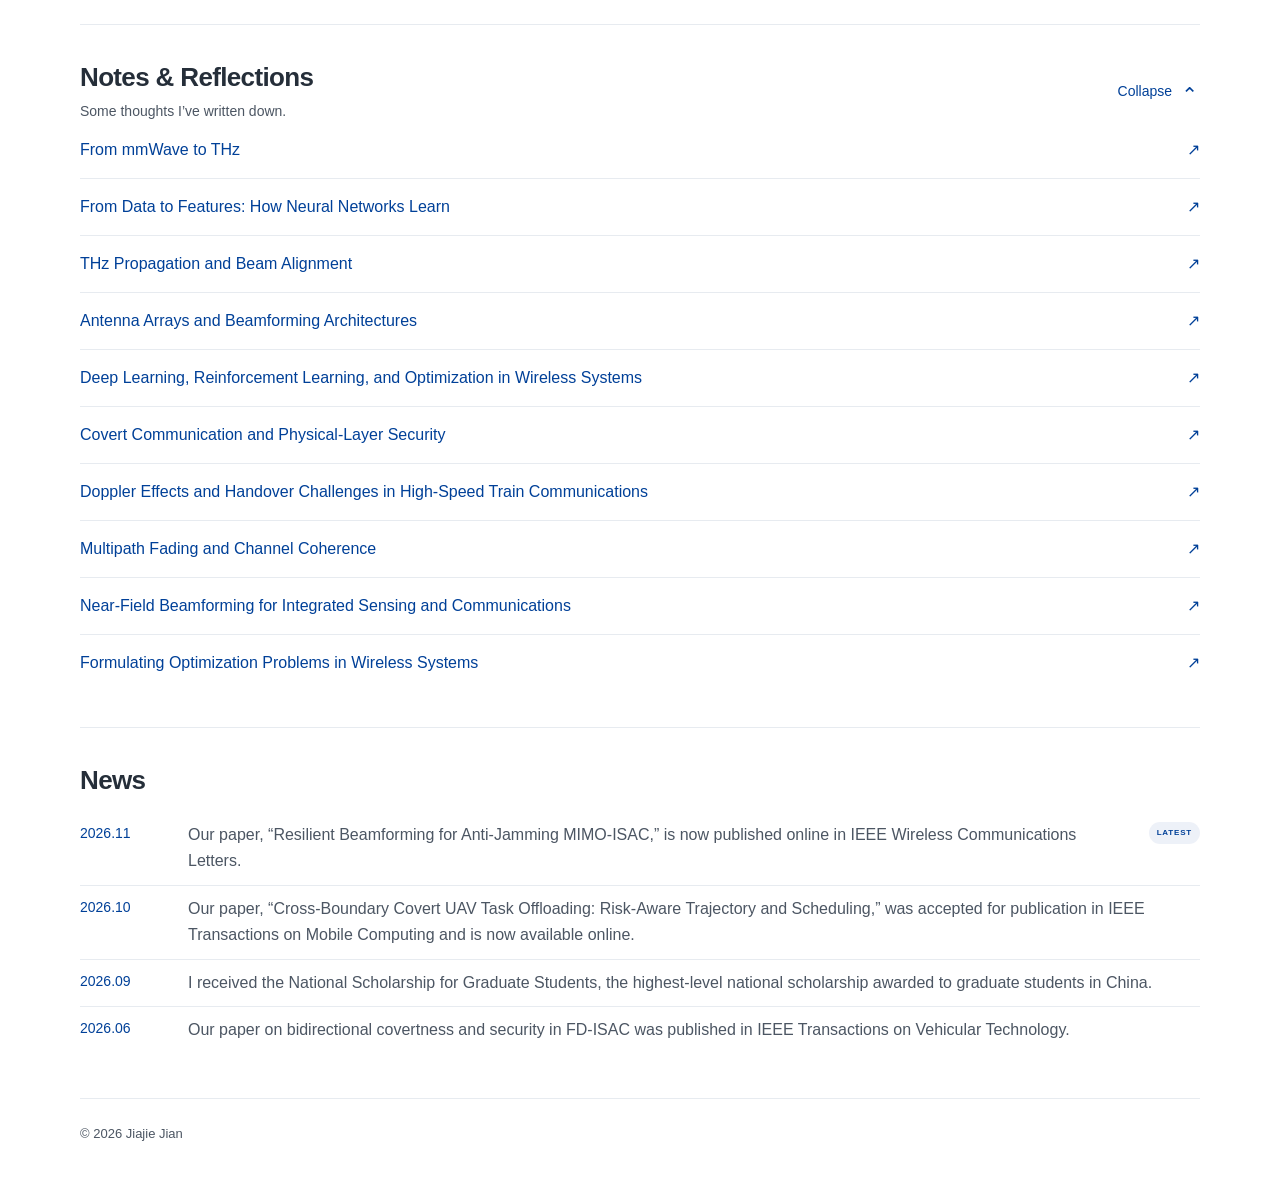
==== commit 6ff61b36: "Update TMC publication status and online availability" ====
--- a/index.html
+++ b/index.html
@@ -15,7 +15,7 @@
     <link rel="stylesheet" href="publication-gallery.css?v=4" />
     <link rel="stylesheet" href="editorial.css?v=66" />
     <link rel="stylesheet" href="homepage-sections.css?v=20261118-risk-insight" />
-    <script src="site-data.js?v=20261126-wcl-published" defer></script>
+    <script src="site-data.js?v=20261126-journal-status" defer></script>
     <link rel="stylesheet" href="academic-layout.css?v=20261124-featured-pair" />
     <script src="script.js?v=20261124-featured-pair" data-notes-src="blog-data.js?v=20261118-data-to-features-title" defer></script>
   </head>
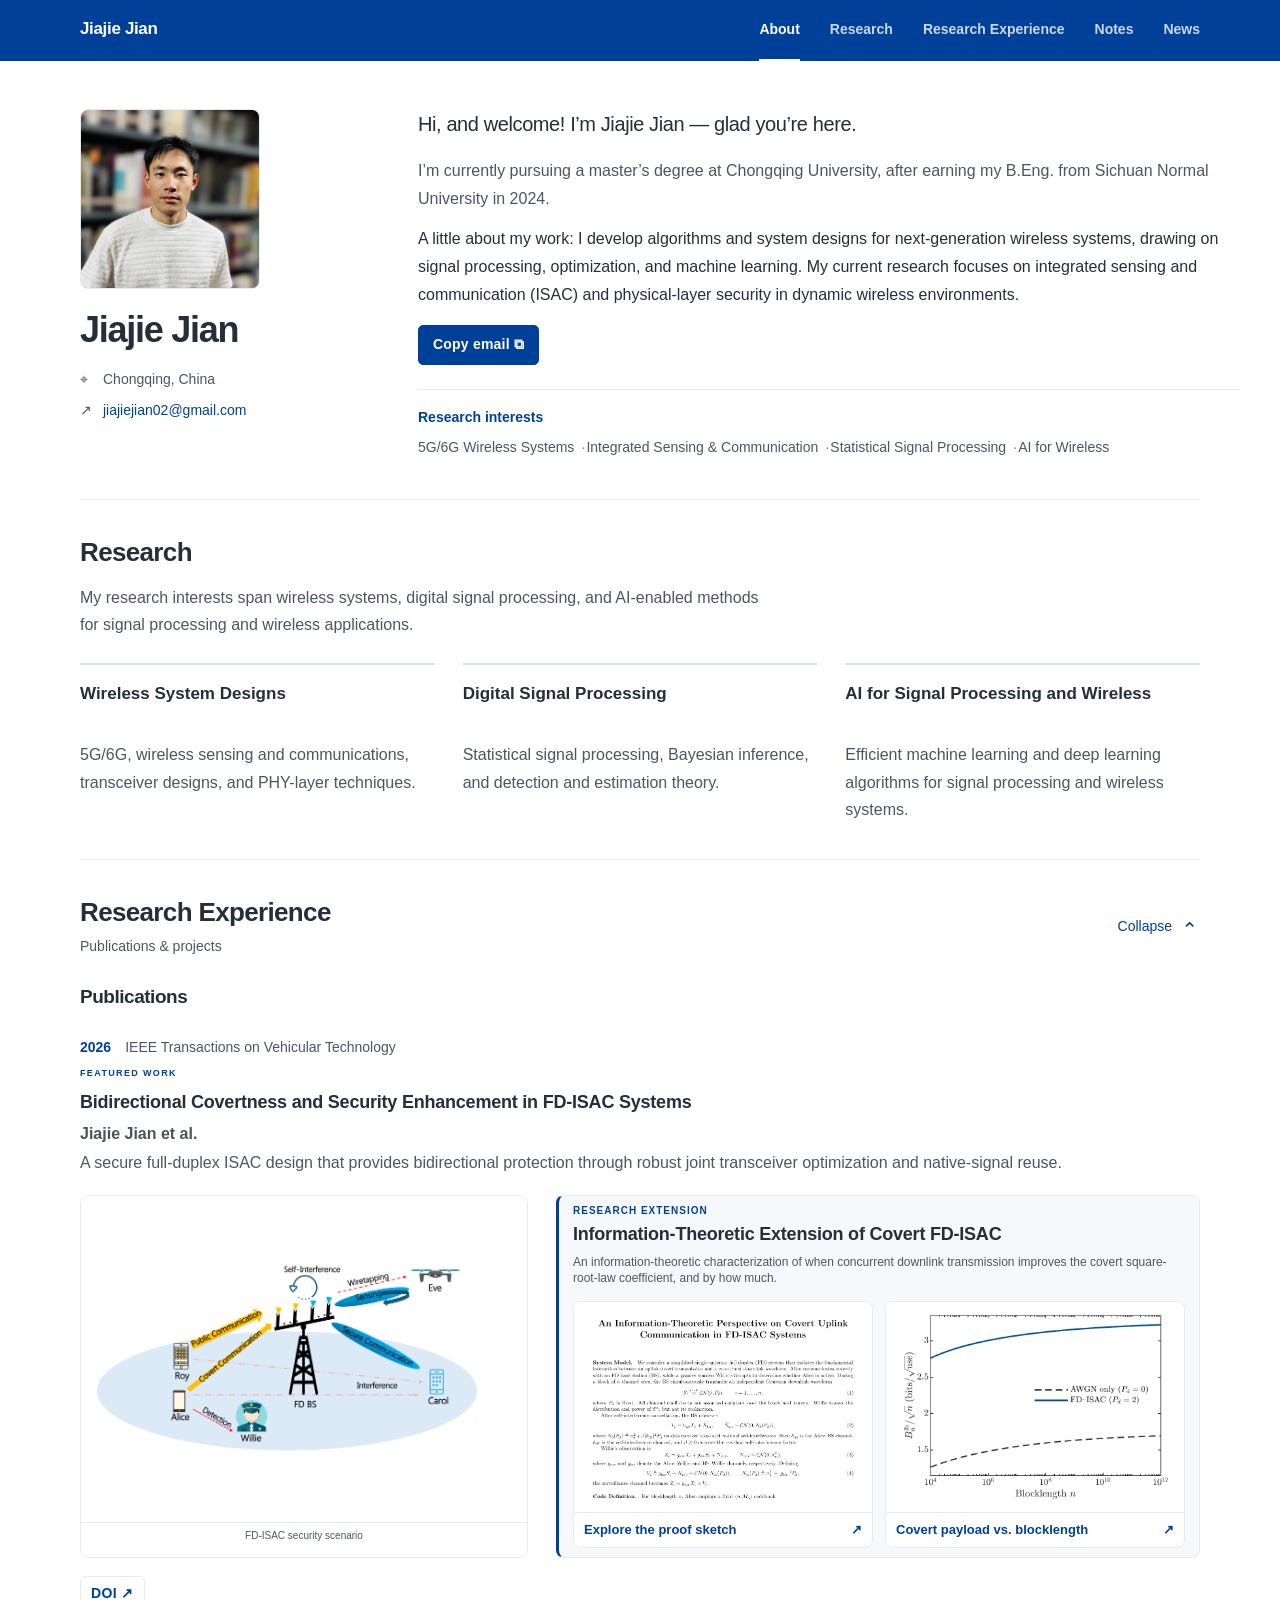
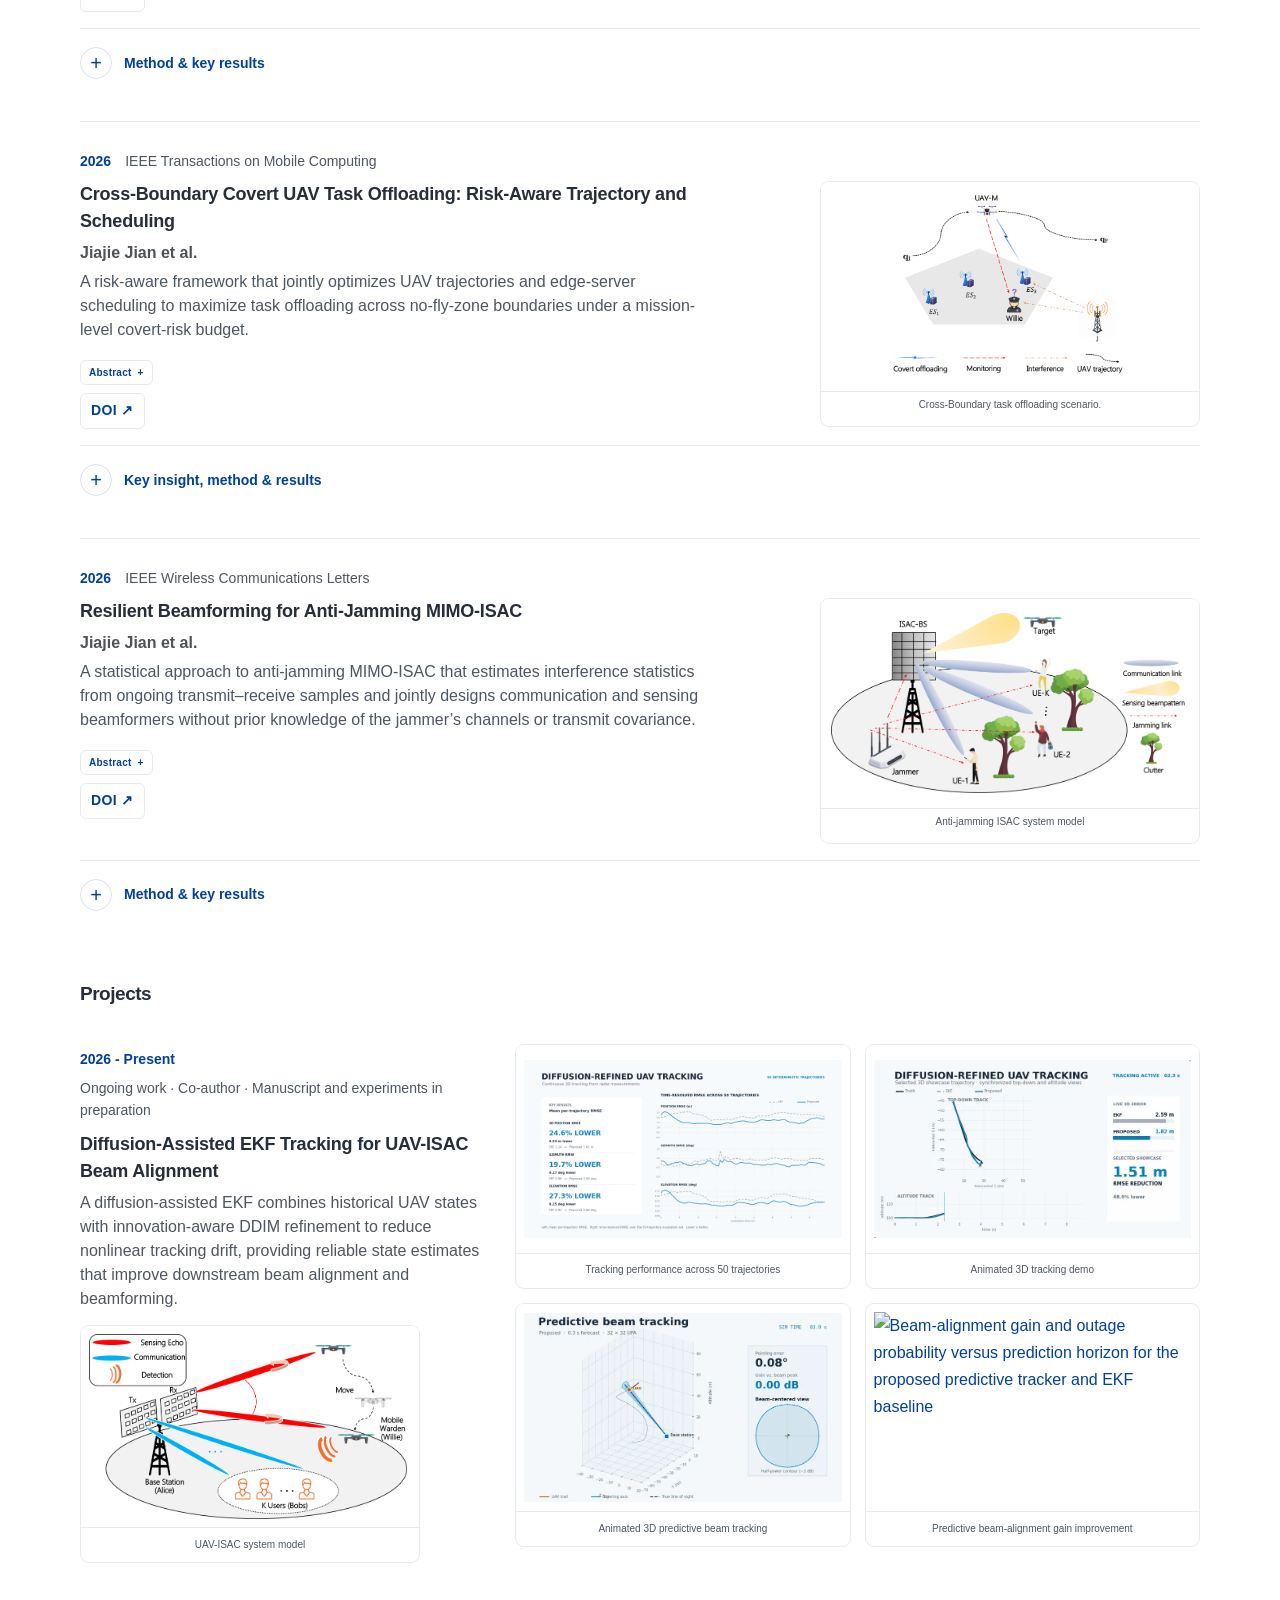
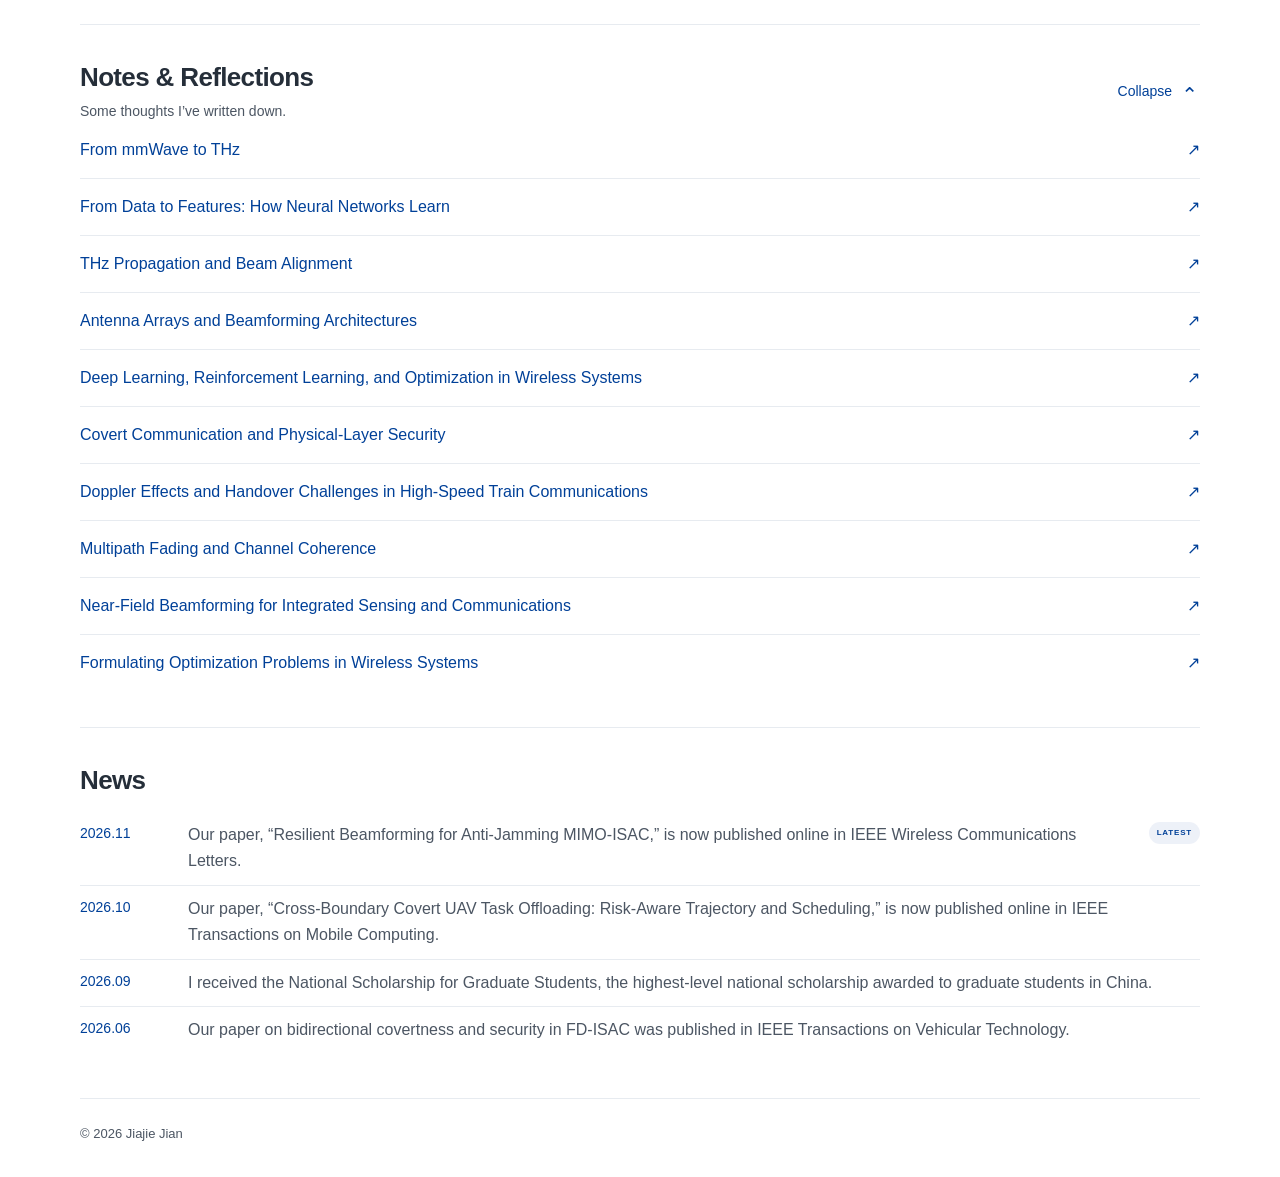
==== commit c0bdb478: "Simplify TMC news to published status" ====
--- a/index.html
+++ b/index.html
@@ -15,7 +15,7 @@
     <link rel="stylesheet" href="publication-gallery.css?v=4" />
     <link rel="stylesheet" href="editorial.css?v=66" />
     <link rel="stylesheet" href="homepage-sections.css?v=20261118-risk-insight" />
-    <script src="site-data.js?v=20261126-journal-status" defer></script>
+    <script src="site-data.js?v=20261126-published-news" defer></script>
     <link rel="stylesheet" href="academic-layout.css?v=20261124-featured-pair" />
     <script src="script.js?v=20261124-featured-pair" data-notes-src="blog-data.js?v=20261118-data-to-features-title" defer></script>
   </head>
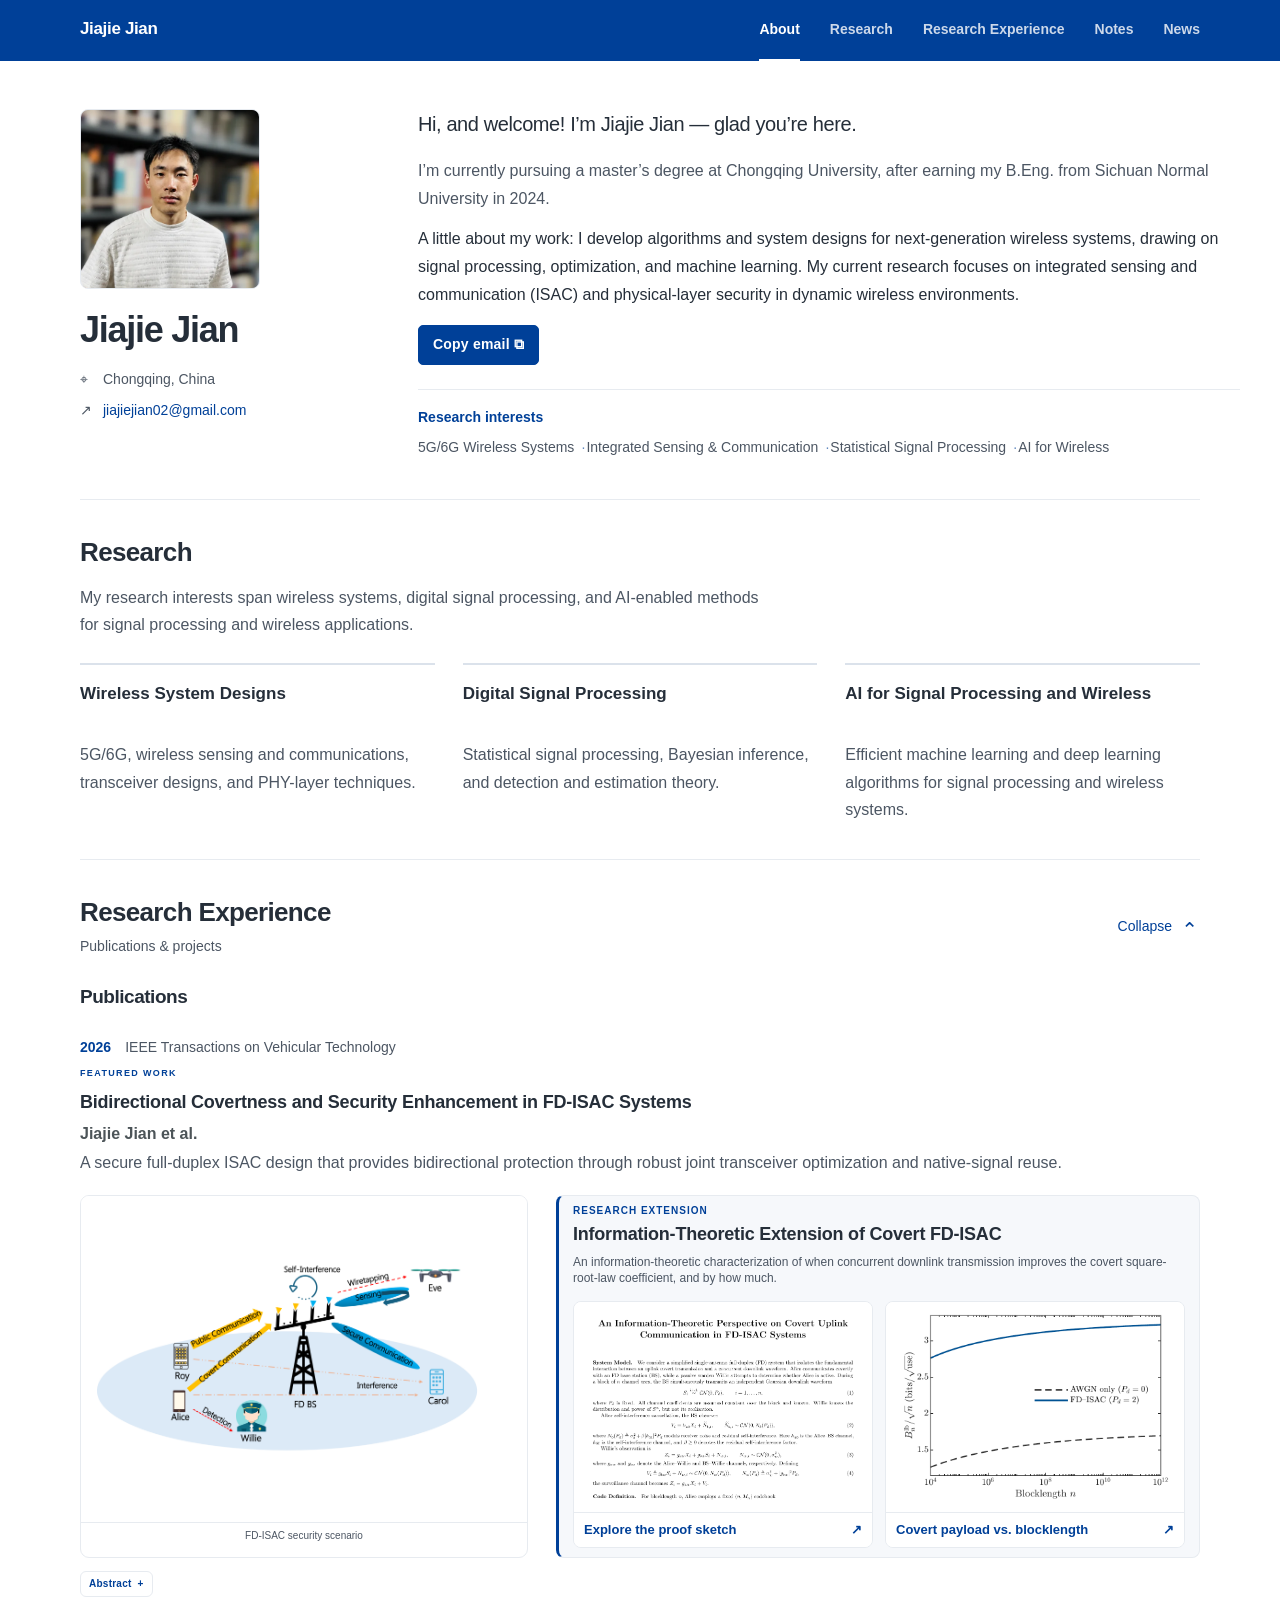
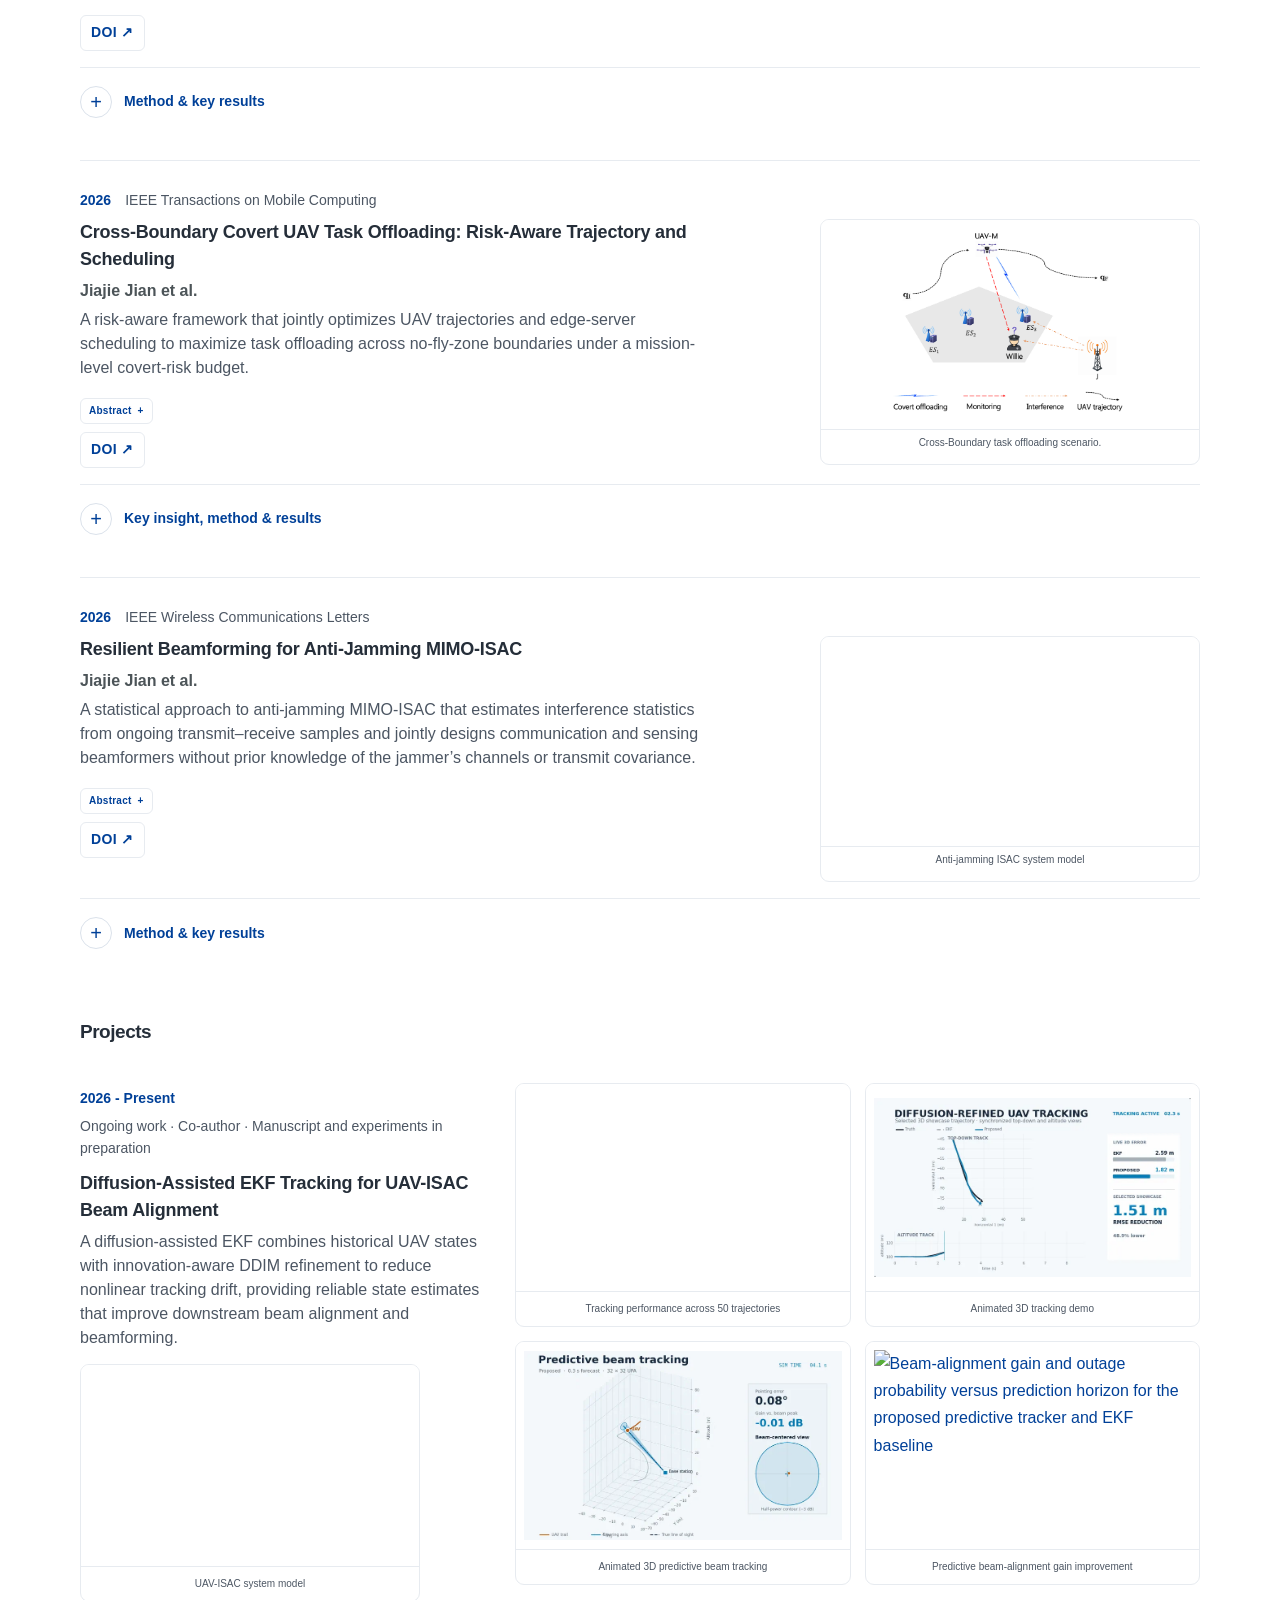
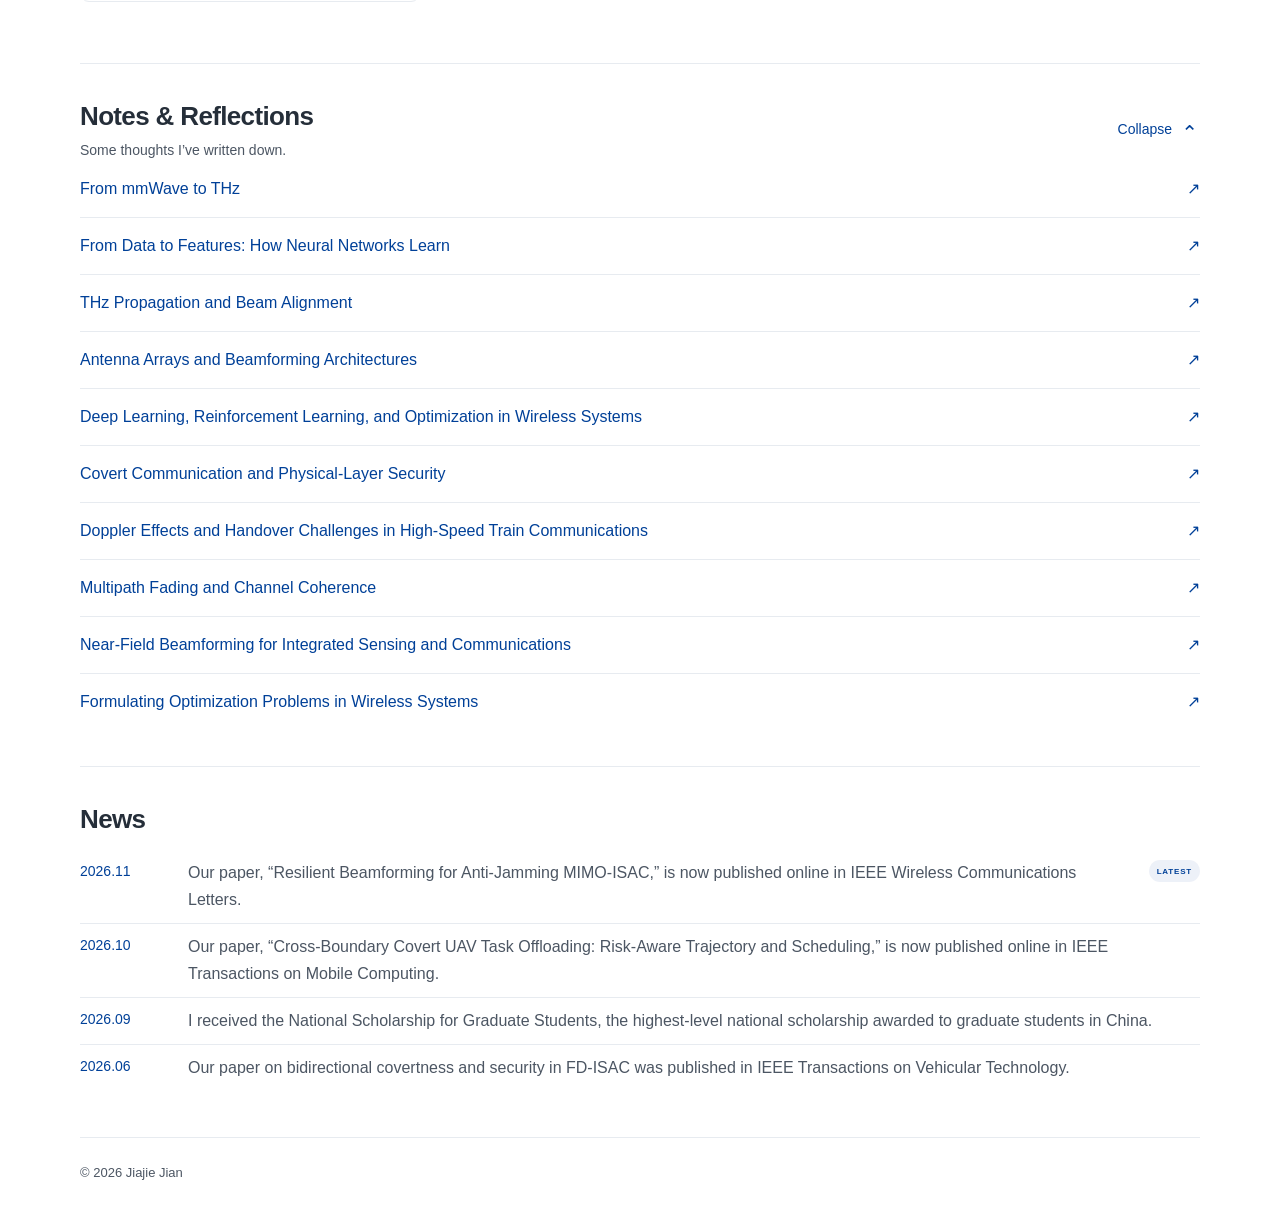
==== commit 1c74cd6f: "Add missing TVT abstract using the shared disclosure" ====
--- a/index.html
+++ b/index.html
@@ -15,7 +15,7 @@
     <link rel="stylesheet" href="publication-gallery.css?v=4" />
     <link rel="stylesheet" href="editorial.css?v=66" />
     <link rel="stylesheet" href="homepage-sections.css?v=20261118-risk-insight" />
-    <script src="site-data.js?v=20261126-published-news" defer></script>
+    <script src="site-data.js?v=20261126-tvt-abstract" defer></script>
     <link rel="stylesheet" href="academic-layout.css?v=20261124-featured-pair" />
     <script src="script.js?v=20261124-featured-pair" data-notes-src="blog-data.js?v=20261118-data-to-features-title" defer></script>
   </head>
